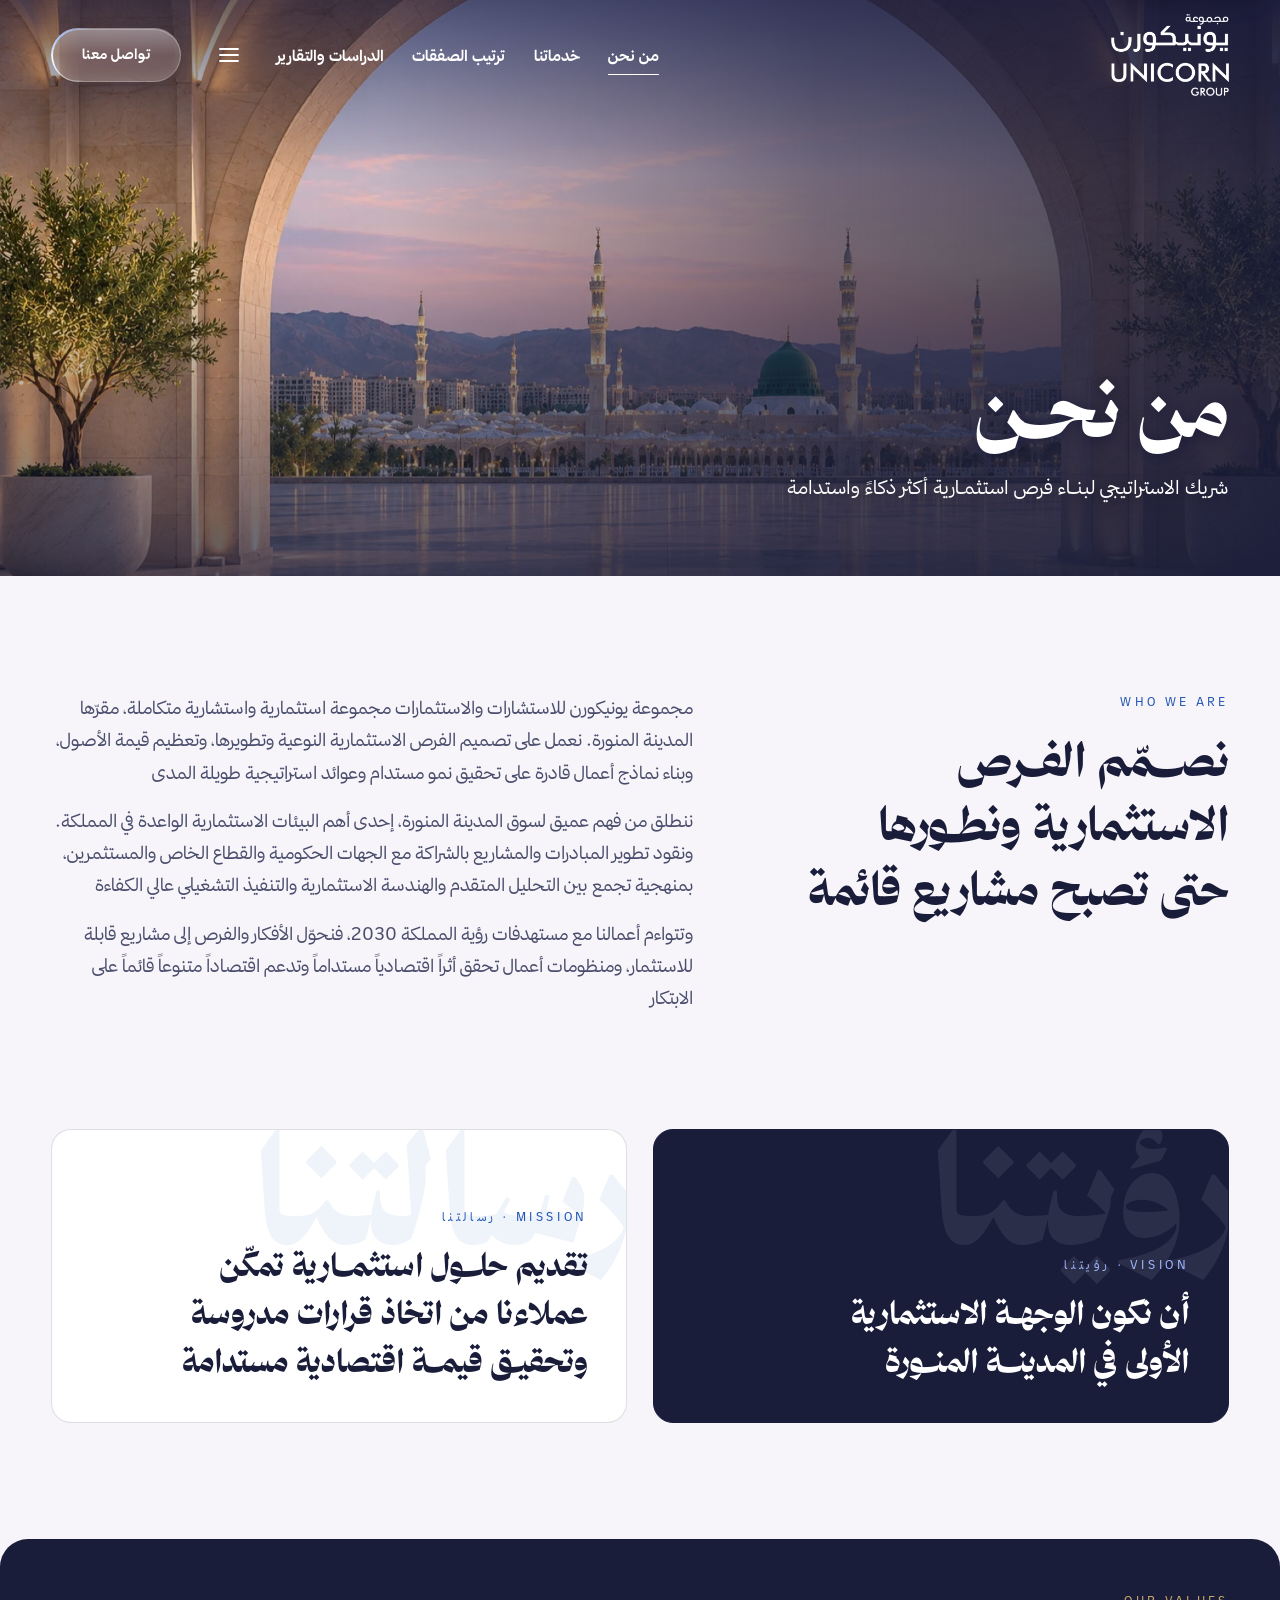
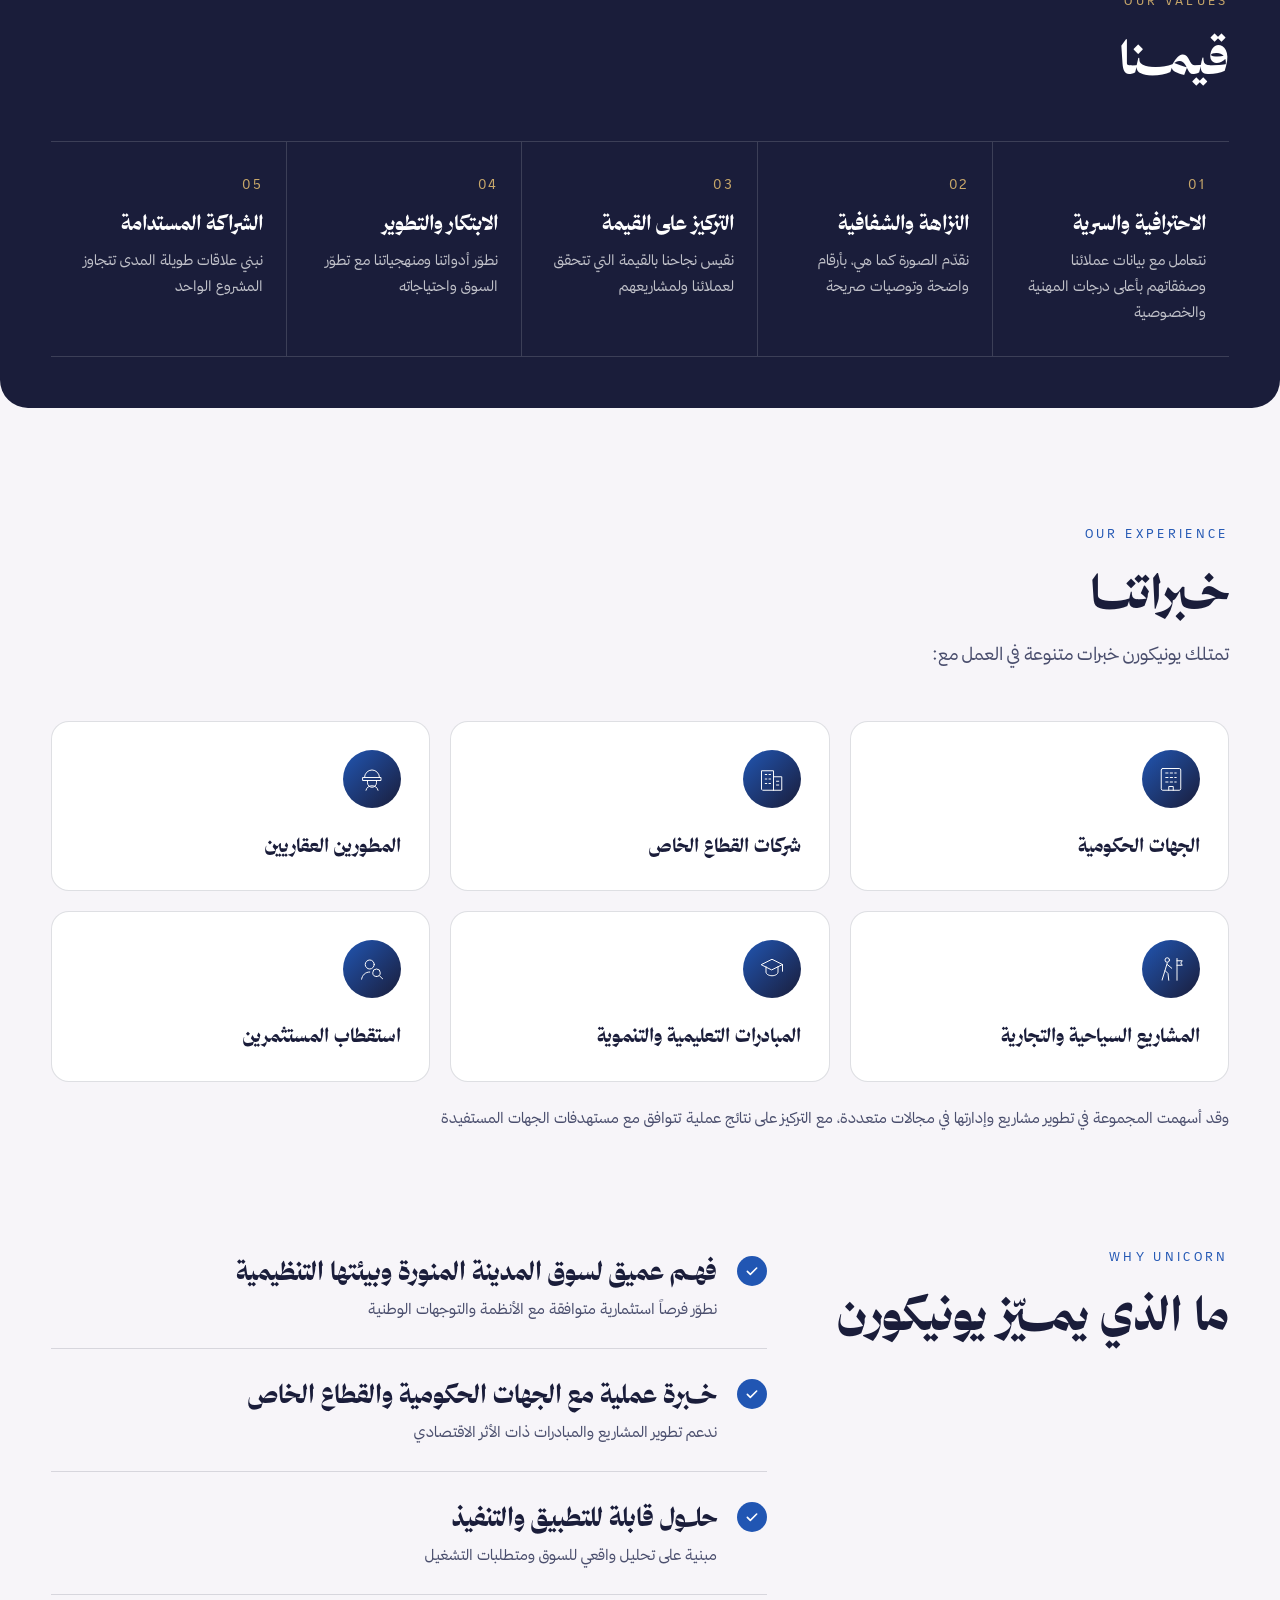
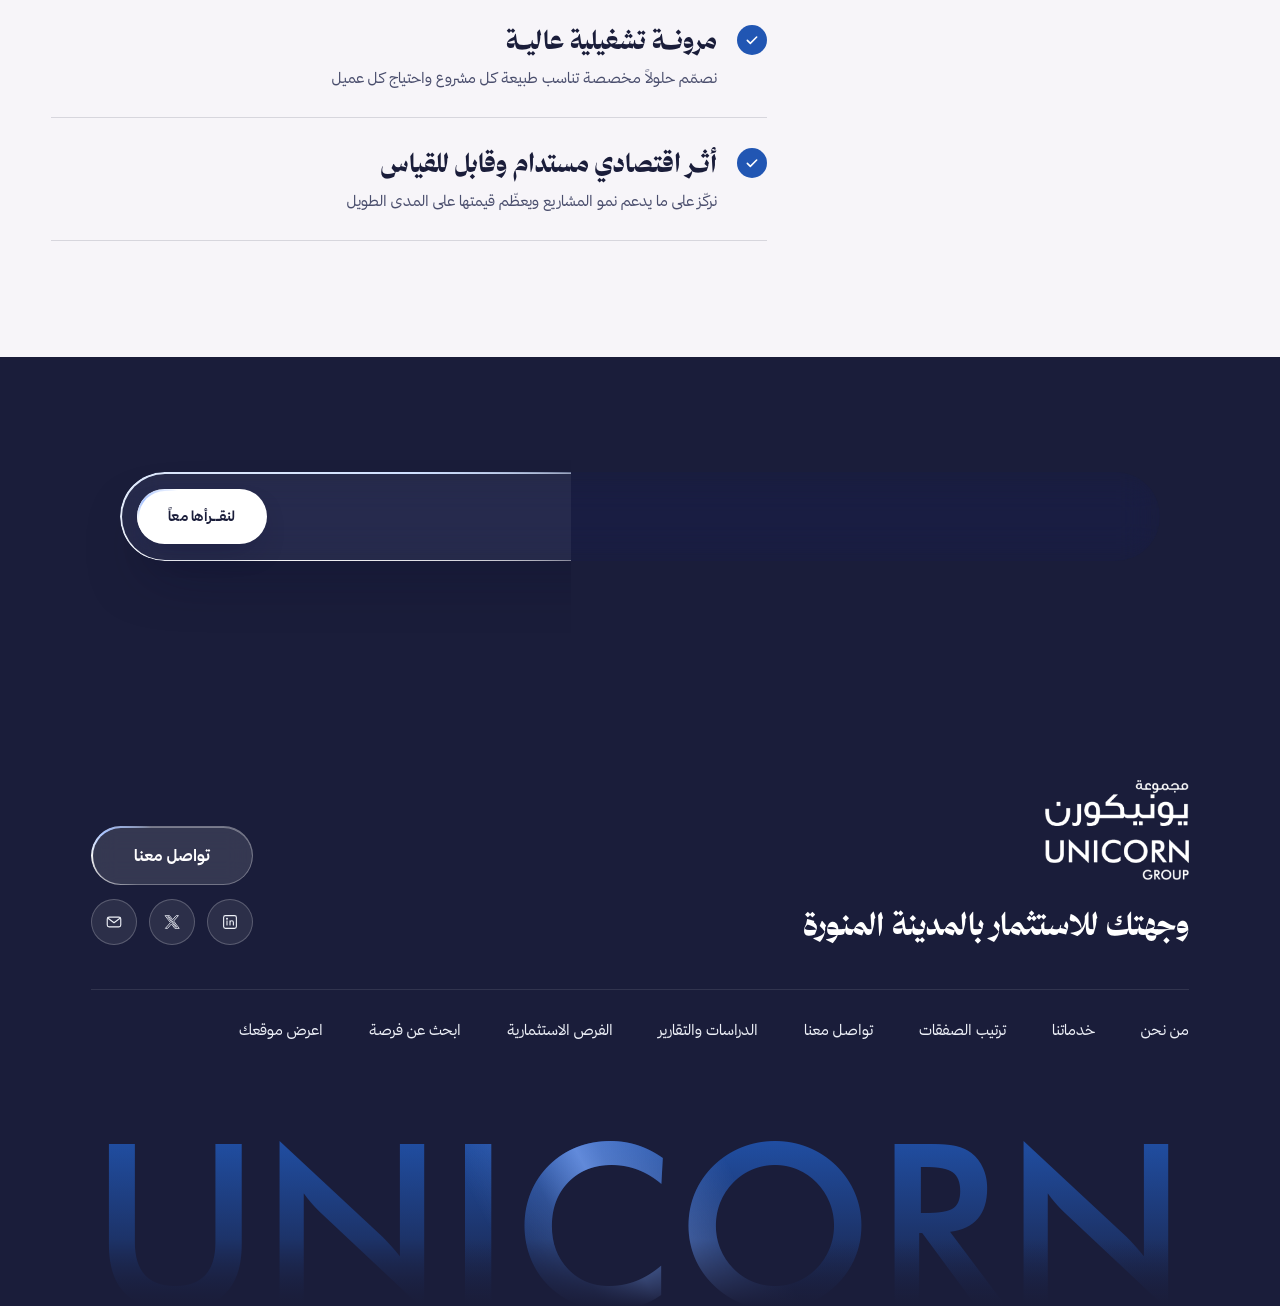
==== about.html @ a72816dc "Phone footer: tagline lower and slightly larger Co-Authored-By: Claude Opus 5.5 <noreply@anthropic.c" ====
<!doctype html>
<html lang="ar" dir="rtl"><head>
<meta charset="utf-8">
<meta name="viewport" content="width=device-width, initial-scale=1, viewport-fit=cover">
<title>من نحن | مجموعة يونيكورن</title>
<meta name="description" content="مجموعة يونيكورن للاستشارات والاستثمارات في المدينة المنورة: رؤيتنا ورسالتنا وقيمنا، وخبراتنا مع الجهات الحكومية والقطاع الخاص">
<link rel="canonical" href="https://sihamsaleh.github.io/unicorn-site/about.html">
<meta name="robots" content="index, follow, max-image-preview:large">
<meta property="og:type" content="website">
<meta property="og:locale" content="ar_SA">
<meta property="og:site_name" content="مجموعة يونيكورن">
<meta property="og:title" content="من نحن | مجموعة يونيكورن">
<meta property="og:description" content="مجموعة يونيكورن للاستشارات والاستثمارات في المدينة المنورة: رؤيتنا ورسالتنا وقيمنا، وخبراتنا مع الجهات الحكومية والقطاع الخاص">
<meta property="og:url" content="https://sihamsaleh.github.io/unicorn-site/about.html">
<meta property="og:image" content="https://sihamsaleh.github.io/unicorn-site/assets/img/og-logo.jpg">
<meta property="og:image:width" content="1200">
<meta property="og:image:height" content="630">
<meta property="og:image:alt" content="شعار مجموعة يونيكورن">
<meta name="twitter:card" content="summary_large_image">
<meta name="twitter:site" content="@unicorn_1sa">
<link rel="alternate" type="text/markdown" title="llms.txt" href="https://sihamsaleh.github.io/unicorn-site/llms.txt">
<script type="application/ld+json">{"@context": "https://schema.org", "@graph": [{"@type": ["Organization", "ProfessionalService"], "@id": "https://sihamsaleh.github.io/unicorn-site/#org", "name": "مجموعة يونيكورن للاستشارات والاستثمارات", "alternateName": ["Unicorn Group", "يونيكورن"], "url": "https://sihamsaleh.github.io/unicorn-site/", "logo": "https://sihamsaleh.github.io/unicorn-site/assets/img/logo-white.png", "image": "https://sihamsaleh.github.io/unicorn-site/assets/img/hero-1.jpg", "description": "جهة سعودية مقرّها المدينة المنورة متخصصة في سوق المدينة العقاري: تقارير أسبوعية وشهرية، واستشارات مالية واستراتيجية، واستشارات التطوير العقاري، والتقييم الصناعي", "email": "PR@unicorn.com.sa", "address": {"@type": "PostalAddress", "streetAddress": "8991 هانئ بن سعيد النخعي، المذينب", "addressLocality": "المدينة المنورة", "postalCode": "42381", "addressCountry": "SA"}, "areaServed": {"@type": "City", "name": "المدينة المنورة"}, "knowsAbout": ["سوق المدينة المنورة العقاري", "الاستشارات المالية", "دراسات الجدوى", "التطوير العقاري", "التقييم الصناعي"], "contactPoint": [{"@type": "ContactPoint", "contactType": "العلاقات العامة", "email": "PR@unicorn.com.sa"}], "sameAs": ["https://www.linkedin.com/company/unicorn-ksa", "https://x.com/unicorn_1sa"]}, {"@type": "WebPage", "@id": "https://sihamsaleh.github.io/unicorn-site/about.html", "url": "https://sihamsaleh.github.io/unicorn-site/about.html", "name": "من نحن | مجموعة يونيكورن", "description": "مجموعة يونيكورن للاستشارات والاستثمارات في المدينة المنورة: رؤيتنا ورسالتنا وقيمنا، وخبراتنا مع الجهات الحكومية والقطاع الخاص", "inLanguage": "ar", "isPartOf": {"@id": "https://sihamsaleh.github.io/unicorn-site/#site"}, "about": {"@id": "https://sihamsaleh.github.io/unicorn-site/#org"}}]}</script>
<link rel="stylesheet" href="assets/css/site.css?v=20261124202906">
</head>
<body class="about">
<a class="skip" href="#top">انتقل إلى المحتوى</a>
<header class="hdr" id="hdr">
  <div class="wrap">
    <a href="index.html" class="logo" aria-label="مجموعة يونيكورن — الرئيسية"></a>
    <nav class="nav" aria-label="القائمة الرئيسية">
      <a class="navlink" href="about.html" aria-current="page">من نحن</a><a class="navlink" href="services.html">خدماتنا</a><a class="navlink" href="deal-arrangement.html">ترتيب الصفقات</a><a class="navlink" href="reports.html">الدراسات والتقارير</a><div class="dd nav-more"><button class="navlink" type="button" aria-expanded="false" aria-haspopup="true" aria-label="المزيد"><svg viewBox="0 0 22 16" aria-hidden="true"><path d="M2 2h18M2 8h18M2 14h18" fill="none" stroke="currentColor" stroke-width="1.8" stroke-linecap="round"/></svg></button><ul><li><a href="madinah.html">عن المدينة المنورة</a></li><li><a href="opportunities.html">الفرص الاستثمارية</a></li><li><a href="find-opportunity.html">ابحث عن فرصة</a></li></ul></div>
      <a href="contact.html" class="btn btn-light">تواصل معنا</a>
      <button class="burger" id="burger" aria-label="فتح القائمة" aria-expanded="false"><span></span><span></span></button>
    </nav>
  </div>
</header>
<div class="mnav" id="mnav">
  <div><h5>MENU</h5><a href="index.html">الرئيسية</a><a href="about.html" aria-current="page">من نحن</a><a href="services.html">خدماتنا</a><a href="madinah.html">عن المدينة المنورة</a><a href="deal-arrangement.html">ترتيب الصفقات</a><a href="reports.html">الدراسات والتقارير</a><a href="opportunities.html">الفرص الاستثمارية</a><a href="find-opportunity.html">ابحث عن فرصة استثمارية</a></div>
  <div><a href="contact.html" class="btn btn-light" style="font-size:15px">تواصل معنا</a></div>
</div>

<main id="top" tabindex="-1">
  <section class="phero">
    <img src="assets/img/arch.webp" srcset="assets/img/arch-sm.webp 900w, assets/img/arch.webp 1900w" sizes="100vw" alt="المسجد النبوي من خلال قوس حجري وقت الغروب" style="object-position:50% 60%">
    <div class="wrap">
      <span class="eyebrow"><br></span>
      <h1>من نحـن</h1>
      <p>شريك الاستراتيجي لبنــاء فرص استثمـارية أكثر ذكاءً واستدامة</p>
    </div>
  </section>

  <section class="block">
    <div class="wrap split">
      <div class="rv"><span class="kicker">WHO WE ARE</span><h2 class="h2">نصــمّم الفـرص الاستثمارية ونطــورها حتى تصبح مشاريع قائمة</h2></div>
      <div class="prose rv d1">
        <p>مجموعة يونيكورن للاستشارات والاستثمارات مجموعة استثمارية واستشارية متكاملة، مقرّها المدينة المنورة. نعمل على تصميم الفرص الاستثمارية النوعية وتطويرها، وتعظيم قيمة الأصول، وبناء نماذج أعمال قادرة على تحقيق نمو مستدام وعوائد استراتيجية طويلة المدى</p>
        <p>ننطلق من فهم عميق لسوق المدينة المنورة، إحدى أهم البيئات الاستثمارية الواعدة في المملكة. ونقود تطوير المبادرات والمشاريع بالشراكة مع الجهات الحكومية والقطاع الخاص والمستثمرين، بمنهجية تجمع بين التحليل المتقدم والهندسة الاستثمارية والتنفيذ التشغيلي عالي الكفاءة</p>
        <p>وتتواءم أعمالنا مع مستهدفات رؤية المملكة 2030، فنحوّل الأفكار والفرص إلى مشاريع قابلة للاستثمار، ومنظومات أعمال تحقق أثراً اقتصادياً مستداماً وتدعم اقتصاداً متنوعاً قائماً على الابتكار</p>
      </div>
    </div>
  </section>

  <section class="block">
    <div class="wrap">
      <div class="vmx">
        <div class="v"><b class="wm" aria-hidden="true">رؤيتنا</b><span class="lb">VISION · رؤيتنا</span><p>أن نكون الوجهـة الاستثمارية الأولى في المدينــة المنــورة</p></div>
        <div class="m"><b class="wm" aria-hidden="true">رسالتنا</b><span class="lb">MISSION · رسالتنا</span><p>تقديم حلـــول استثمـارية تمكّن عملاءنا من اتخاذ قرارات مدروسة وتحقيـق قيمـة اقتصادية مستدامة</p></div>
      </div>
    </div>
  </section>

  <section class="block">
    <div class="wrap vals-navy">
      <div class="rv pv-head"><span class="kicker">OUR VALUES</span><h2 class="h2">قيمــنا</h2></div>
      <div class="pv-vals rv">
        <div class="pv-val"><b>01</b><h3>الاحترافية والسرية</h3><p>نتعامل مع بيانات عملائنا وصفقاتهم بأعلى درجات المهنية والخصوصية</p></div>
        <div class="pv-val"><b>02</b><h3>النزاهة والشفافية</h3><p>نقدّم الصورة كما هي، بأرقام واضحة وتوصيات صريحة</p></div>
        <div class="pv-val"><b>03</b><h3>التركيز على القيمة</h3><p>نقيس نجاحنا بالقيمة التي تتحقق لعملائنا ولمشاريعهم</p></div>
        <div class="pv-val"><b>04</b><h3>الابتكار والتطوير</h3><p>نطوّر أدواتنا ومنهجياتنا مع تطوّر السوق واحتياجاته</p></div>
        <div class="pv-val"><b>05</b><h3>الشراكة المستدامة</h3><p>نبني علاقات طويلة المدى تتجاوز المشروع الواحد</p></div>
      </div>
    </div>
  </section>

  <section class="block">
    <div class="wrap xp-cards">
      <div class="rv pv-head"><span class="kicker">OUR EXPERIENCE</span><h2 class="h2">خـبراتنــا</h2><p class="pv-lead">تمتلك يونيكورن خبرات متنوعة في العمل مع:</p></div>
      <ul class="pv-xp rv">
        <li><svg viewBox="0 0 40 40"><rect x="7" y="6" width="26" height="29" rx="2"></rect><path d="M13 12h3M19 12h3M25 12h2M13 18h3M19 18h3M25 18h2M13 24h3M19 24h3M25 24h2M17 35v-5h6v5"></path></svg>الجهات الحكومية</li>
        <li><svg viewBox="0 0 40 40"><path d="M6 35V9h16v26M22 17h11v18M4 35h32"></path><path d="M11 14h2M16 14h2M11 20h2M16 20h2M11 26h2M16 26h2M26 23h3M26 28h3"></path></svg>شركات القطاع الخاص</li>
        <li><svg viewBox="0 0 40 40"><path d="M10 18a10 10 0 0120 0"></path><path d="M8 18h24v4H8zM14 22v3a6 6 0 0012 0v-3M12 35c1-4 4-6 8-6s7 2 8 6"></path></svg>المطورين العقاريين</li>
        <li><svg viewBox="0 0 40 40"><circle cx="15" cy="8" r="3"></circle><path d="M15 12l-3 10 4 4 1 9M12 22l-4 13M15 14l6 5M28 6v29M28 9h7l-2 3 2 3h-7"></path></svg>المشاريع السياحية والتجارية</li>
        <li><svg viewBox="0 0 40 40"><path d="M6 14l14-7 14 7-14 7z"></path><path d="M12 17v7c0 3 4 5 8 5s8-2 8-5v-7M34 14v9"></path></svg>المبادرات التعليمية والتنموية</li>
        <li><svg viewBox="0 0 40 40"><circle cx="17" cy="14" r="6"></circle><path d="M6 34c1-6 5-10 11-10M26 30a5 5 0 100-10 5 5 0 000 10zM30 29l5 5"></path></svg>استقطاب المستثمرين</li>
      </ul>
      <p class="pv-note rv">وقد أسهمت المجموعة في تطوير مشاريع وإدارتها في مجالات متعددة، مع التركيز على نتائج عملية تتوافق مع مستهدفات الجهات المستفيدة</p>
    </div>
  </section>

  <section class="block">
    <div class="wrap edge-side">
      <div class="rv pv-head"><span class="kicker">WHY UNICORN</span><h2 class="h2">ما الذي يمــيّز يونيكورن</h2></div>
      <div class="pv-edge rv">
        <div><h3>فهـم عميق لسوق المدينة المنورة وبيئتها التنظيمية</h3><p>نطوّر فرصاً استثمارية متوافقة مع الأنظمة والتوجهات الوطنية</p></div>
        <div><h3>خــبرة عملية مع الجهات الحكومية والقطاع الخاص</h3><p>ندعم تطوير المشاريع والمبادرات ذات الأثر الاقتصادي</p></div>
        <div><h3>حلــول قابلة للتطبيق والتنفيذ</h3><p>مبنية على تحليل واقعي للسوق ومتطلبات التشغيل</p></div>
        <div><h3>مرونــة تشغيلية عاليـة</h3><p>نصمّم حلولاً مخصصة تناسب طبيعة كل مشروع واحتياج كل عميل</p></div>
        <div><h3>أثـر اقتصادي مستدام وقابل للقياس</h3><p>نركّز على ما يدعم نمو المشاريع ويعظّم قيمتها على المدى الطويل</p></div>
      </div>
    </div>
  </section>

  <section class="strip"><div class="wrap"><h2>هل لديك فرصـــة في المدينة المنـــورة؟&nbsp;</h2><a href="contact.html" class="btn btn-light">لنقــرأها معاً</a></div></section>
</main>
<footer class="bwf bwf-l6" data-in="false">
  <div class="mft"><span class="mft-stars" aria-hidden="true"><i style="top:6%;left:4%;animation-delay:0s"></i><i style="top:10%;left:18%;animation-delay:1.4s"></i><i style="top:47%;left:71%;animation-delay:2.1s"></i><i style="top:14%;left:32%;animation-delay:2.8s"></i><i style="top:51%;left:85%;animation-delay:3.5s"></i><i style="top:55%;left:7%;animation-delay:0.9s"></i><i style="top:59%;left:21%;animation-delay:2.3s"></i><i style="top:26%;left:74%;animation-delay:3s"></i><i style="top:63%;left:35%;animation-delay:3.7s"></i><i style="top:30%;left:88%;animation-delay:0.4s"></i></span><div class="mft-head"><span class="mft-logo" role="img" aria-label="مجموعة يونيكورن"></span><p class="mft-tg">وجهتك للاستثمار بالمدينة المنورة</p></div><nav class="mft-nav" aria-label="روابط مختصرة"><a href="about.html" aria-current="page">من نحن</a><span class="mft-dot" aria-hidden="true"></span><a href="services.html">خدماتنا</a><a href="opportunities.html">الفرص الاستثمارية</a><span class="mft-dot" aria-hidden="true"></span><a href="deal-arrangement.html">ترتيب الصفقات</a></nav><div class="mft-soc"><a href="https://www.linkedin.com/company/unicorn-ksa" target="_blank" rel="noopener" aria-label="لينكدإن"><svg viewBox="0 0 24 24" aria-hidden="true"><rect x="3.5" y="3.5" width="17" height="17" rx="2.5"/><path d="M8 10.5V16M12 16v-5.5M12 13c0-1.6 1-2.6 2.4-2.6s2.1.9 2.1 2.4V16"/><circle cx="8" cy="7.7" r=".55" fill="currentColor"/></svg></a><a href="https://x.com/unicorn_1sa" target="_blank" rel="noopener" aria-label="إكس"><svg viewBox="0 0 24 24" aria-hidden="true" style="stroke-width:1.1"><path d="M17.6 3.5h2.9l-6.3 7.2 7.4 9.8h-5.8l-4.5-5.9-5.2 5.9H3.2l6.7-7.7L2.8 3.5h5.9l4.1 5.4 4.8-5.4Zm-1 15.3h1.6L7.9 5.1H6.2l10.4 13.7Z"/></svg></a><a href="mailto:PR@unicorn.com.sa" aria-label="البريد"><svg viewBox="0 0 24 24" aria-hidden="true"><rect x="3" y="5.5" width="18" height="13" rx="2.5"/><path d="m4 7 8 6 8-6"/></svg></a></div><svg class="mft-draw" viewBox="0 0 375 172" aria-hidden="true"><path pathLength="1000" d="M0 168 L61 168 L61 111.2 L58 111.2 L58 106.2 L62.4 106.2 L62.4 82.8 L59.4 82.8 L59.4 81.1 L63.9 77.8 L63.9 62.2 L61.5 62.2 L61.5 60.6 L65.1 58 L65.1 52.3 C63.9 47.3 66.6 39.5 70 35.9 L70 31 A3.2 3.2 0 1 0 70 24.6 A3.2 3.2 0 1 0 70 31 L70 35.9 C73.4 39.5 76.1 47.3 74.9 52.3 L74.9 58 L78.5 60.6 L78.5 62.2 L76.1 62.2 L76.1 77.8 L80.6 81.1 L80.6 82.8 L77.6 82.8 L77.6 106.2 L82 106.2 L82 111.2 L79 111.2 L79 168 L135 168 L135 154.6 L140 154.6 L140 152.6 C140 100.4 161.6 94.6 188 91.2 L188 86.2 A1.8 1.8 0 1 0 188 82.6 A1.8 1.8 0 1 0 188 86.2 L188 82.6 L188 76.2 L188 91.2 C214.4 94.6 236 100.4 236 152.6 L236 154.6 L241 154.6 L241 168 L297 168 L297 111.2 L294 111.2 L294 106.2 L298.4 106.2 L298.4 82.8 L295.4 82.8 L295.4 81.1 L299.9 77.8 L299.9 62.2 L297.5 62.2 L297.5 60.6 L301.1 58 L301.1 52.3 C299.9 47.3 302.6 39.5 306 35.9 L306 31 A3.2 3.2 0 1 0 306 24.6 A3.2 3.2 0 1 0 306 31 L306 35.9 C309.4 39.5 312.1 47.3 310.9 52.3 L310.9 58 L314.5 60.6 L314.5 62.2 L312.1 62.2 L312.1 77.8 L316.6 81.1 L316.6 82.8 L313.6 82.8 L313.6 106.2 L318 106.2 L318 111.2 L315 111.2 L315 168 L375 168"/></svg></div>
  <div class="bwf-rule" aria-hidden="true"></div>
  <div class="bwf-sky" aria-hidden="true"><div class="bwf-wash"></div><div class="bwf-bands"></div><div class="bwf-beam"></div><div class="bwf-glow"></div><div class="bwf-grain"></div></div>
  <div class="bwf-inner">
    <div class="bwf-col bwf-brand-col"><div class="bwf-brand bwf-fade"><span class="bwf-logo" role="img" aria-label="مجموعة يونيكورن"></span><p class="bwf-tg">وجهتك للاستثمار بالمدينة المنورة</p></div></div>
    <div class="bwf-col bwf-cta"><a class="bwf-go bwf-fade" href="contact.html">تواصل معنا</a>
      <ul class="bwf-socials">
        <li class="bwf-fade"><a class="bwf-soc" href="https://www.linkedin.com/company/unicorn-ksa" target="_blank" rel="noopener" aria-label="لينكدإن"><svg viewBox="0 0 24 24" aria-hidden="true"><g fill="none" stroke="currentColor" stroke-width="1.5" stroke-linecap="round" stroke-linejoin="round"><rect x="3.5" y="3.5" width="17" height="17" rx="2.5"></rect><path d="M8 10.5V16M12 16v-5.5M12 13c0-1.6 1-2.6 2.4-2.6s2.1.9 2.1 2.4V16"></path><circle cx="8" cy="7.7" r=".55" fill="currentColor"></circle></g></svg><span class="bwf-tip" aria-hidden="true">LinkedIn</span></a></li>
        <li class="bwf-fade"><a class="bwf-soc" href="https://x.com/unicorn_1sa" target="_blank" rel="noopener" aria-label="إكس"><svg viewBox="0 0 24 24" aria-hidden="true"><path d="M17.6 3.5h2.9l-6.3 7.2 7.4 9.8h-5.8l-4.5-5.9-5.2 5.9H3.2l6.7-7.7L2.8 3.5h5.9l4.1 5.4 4.8-5.4Zm-1 15.3h1.6L7.9 5.1H6.2l10.4 13.7Z" fill="none" stroke="currentColor" stroke-width="1.1" stroke-linejoin="round"></path></svg><span class="bwf-tip" aria-hidden="true">X</span></a></li>
        <li class="bwf-fade"><a class="bwf-soc" href="mailto:PR@unicorn.com.sa" aria-label="البريد"><svg viewBox="0 0 24 24" aria-hidden="true"><g fill="none" stroke="currentColor" stroke-width="1.5" stroke-linejoin="round"><rect x="3" y="5.5" width="18" height="13" rx="2.5"></rect><path d="m4 7 8 6 8-6"></path></g></svg><span class="bwf-tip" aria-hidden="true">PR@unicorn.com.sa</span></a></li>
      </ul></div>
    <nav class="bwf-col bwf-row" aria-label="روابط الموقع"><ul class="bwf-links bwf-line"><li class="bwf-fade bwf-inl"><a class="bwf-link" href="about.html"><span class="bwf-link-t">من نحن</span><svg viewBox="0 0 12 12" aria-hidden="true"><path d="M9.5 9.5l-7-7M8 2.5H2.5V8" fill="none" stroke="currentColor" stroke-width="1.4" stroke-linecap="round" stroke-linejoin="round"></path></svg></a></li><li class="bwf-fade bwf-inl"><a class="bwf-link" href="services.html"><span class="bwf-link-t">خدماتنا</span><svg viewBox="0 0 12 12" aria-hidden="true"><path d="M9.5 9.5l-7-7M8 2.5H2.5V8" fill="none" stroke="currentColor" stroke-width="1.4" stroke-linecap="round" stroke-linejoin="round"></path></svg></a></li><li class="bwf-fade bwf-inl"><a class="bwf-link" href="deal-arrangement.html"><span class="bwf-link-t">ترتيب الصفقات</span><svg viewBox="0 0 12 12" aria-hidden="true"><path d="M9.5 9.5l-7-7M8 2.5H2.5V8" fill="none" stroke="currentColor" stroke-width="1.4" stroke-linecap="round" stroke-linejoin="round"></path></svg></a></li><li class="bwf-fade bwf-inl"><a class="bwf-link" href="contact.html"><span class="bwf-link-t">تواصل معنا</span><svg viewBox="0 0 12 12" aria-hidden="true"><path d="M9.5 9.5l-7-7M8 2.5H2.5V8" fill="none" stroke="currentColor" stroke-width="1.4" stroke-linecap="round" stroke-linejoin="round"></path></svg></a></li><li class="bwf-fade bwf-inl"><a class="bwf-link" href="reports.html"><span class="bwf-link-t">الدراسات والتقارير</span><svg viewBox="0 0 12 12" aria-hidden="true"><path d="M9.5 9.5l-7-7M8 2.5H2.5V8" fill="none" stroke="currentColor" stroke-width="1.4" stroke-linecap="round" stroke-linejoin="round"></path></svg></a></li><li class="bwf-fade bwf-inl"><a class="bwf-link" href="opportunities.html"><span class="bwf-link-t">الفرص الاستثمارية</span><svg viewBox="0 0 12 12" aria-hidden="true"><path d="M9.5 9.5l-7-7M8 2.5H2.5V8" fill="none" stroke="currentColor" stroke-width="1.4" stroke-linecap="round" stroke-linejoin="round"></path></svg></a></li><li class="bwf-fade bwf-inl"><a class="bwf-link" href="find-opportunity.html"><span class="bwf-link-t">ابحث عن فرصة</span><svg viewBox="0 0 12 12" aria-hidden="true"><path d="M9.5 9.5l-7-7M8 2.5H2.5V8" fill="none" stroke="currentColor" stroke-width="1.4" stroke-linecap="round" stroke-linejoin="round"></path></svg></a></li><li class="bwf-fade bwf-inl"><a class="bwf-link" href="opportunities.html#list"><span class="bwf-link-t">اعرض موقعك</span><svg viewBox="0 0 12 12" aria-hidden="true"><path d="M9.5 9.5l-7-7M8 2.5H2.5V8" fill="none" stroke="currentColor" stroke-width="1.4" stroke-linecap="round" stroke-linejoin="round"></path></svg></a></li></ul></nav>
  </div>
  <div class="bwf-word" dir="ltr">
    <p class="sr-only">UNICORN</p>
    <div class="bwf-word-box"><div class="bwf-word-in" aria-hidden="true"><span class="bwf-lw" style="--bwf-d:260ms"><span class="bwf-l">U</span></span><span class="bwf-lw" style="--bwf-d:335ms"><span class="bwf-l">N</span></span><span class="bwf-lw" style="--bwf-d:410ms"><span class="bwf-l">I</span></span><span class="bwf-lw" style="--bwf-d:485ms"><span class="bwf-l">C</span></span><span class="bwf-lw" style="--bwf-d:560ms"><span class="bwf-l">O</span></span><span class="bwf-lw" style="--bwf-d:635ms"><span class="bwf-l">R</span></span><span class="bwf-lw" style="--bwf-d:710ms"><span class="bwf-l">N</span></span></div></div>
    <div class="bwf-foot" aria-hidden="true"></div>
  </div>
</footer>

<script src="assets/js/site.js?v=20261124202733"></script>
</body></html>
---- assets/css/site.css ----
@font-face{font-family:"Thmanyah Sans";src:url("../fonts/thmanyah-sans-regular.woff2") format("woff2"),url("../fonts/thmanyah-sans-regular.otf") format("opentype");font-weight:400;font-display:swap}@font-face{font-family:"Thmanyah Sans";src:url("../fonts/thmanyah-sans-bold.woff2") format("woff2"),url("../fonts/thmanyah-sans-bold.otf") format("opentype");font-weight:700;font-display:swap}@font-face{font-family:"Thmanyah Serif Display";src:url("../fonts/thmanyah-serif-display-black.woff2") format("woff2"),url("../fonts/thmanyah-serif-display-black.otf") format("opentype");font-weight:900;font-display:swap}@font-face{font-family:"GE SS Two";src:url("../fonts/ge-ss-two-bold.woff2") format("woff2"),url("../fonts/ge-ss-two-bold.otf") format("opentype");font-weight:700;font-display:swap}
@font-face{font-family:"Swissra";src:url("../fonts/swissra-medium.woff2") format("woff2"),url("../fonts/swissra-medium.otf") format("opentype");font-weight:500;font-display:swap}
@font-face{font-family:"Futura";src:url("../fonts/futura-medium.woff2") format("woff2"),url("../fonts/futura-medium.ttf") format("truetype");font-weight:500;font-display:swap}

:root{
  --ink:#1a1d3a;
  --ink-soft:#4a4e6d;
  --brand:#2156b3;
  --brand-deep:#17398a;
  --dusk-1:#9a86c2;
  --dusk-2:#5f5a9e;
  --dusk-3:#2c2f6b;
  --glow:#f0c48a;
  --paper:#f7f5f9;
  --line:rgba(26,29,58,.14);
  --head:"Thmanyah Sans",system-ui,sans-serif;--display:"Thmanyah Serif Display","Thmanyah Sans",serif;
  --body:"Thmanyah Sans",system-ui,sans-serif;
  --latin:"Thmanyah Sans",system-ui,sans-serif;
  --gutter:clamp(16px,4vw,56px);
  --max:1320px;
}
*{box-sizing:border-box;margin:0;padding:0}
html{scroll-behavior:smooth;-webkit-text-size-adjust:100%}
body{background:var(--paper);color:var(--ink);font-family:var(--body);font-size:17px;line-height:1.8;overflow-x:hidden}
img{display:block;max-width:100%}
a{color:inherit;text-decoration:none}
button{font:inherit;color:inherit;background:none;border:0;cursor:pointer}
.wrap{max-width:var(--max);margin-inline:auto;padding-inline:var(--gutter)}
.latin{font-family:var(--latin);letter-spacing:.12em;text-transform:uppercase}
.eyebrow{font-family:var(--latin);font-size:12px;letter-spacing:.28em;text-transform:uppercase}

/* ---------- Header ---------- */
.hdr{position:fixed;inset:0 0 auto 0;z-index:50;transition:background .4s,box-shadow .4s,padding .4s;padding-block:22px}
.hdr .wrap{display:flex;align-items:center;justify-content:space-between;gap:24px}
.logo{display:block;width:118px;height:82px;background:#fff;-webkit-mask:url("../img/logo-white.png") center/contain no-repeat;mask:url("../img/logo-white.png") center/contain no-repeat;transition:background .4s,width .4s,height .4s}
.hdr.solid{background:rgba(247,245,249,.94);backdrop-filter:blur(10px);-webkit-backdrop-filter:blur(10px);box-shadow:0 1px 0 var(--line);padding-block:calc(10px + env(safe-area-inset-top,0px)) 10px}
.hdr.solid .logo{background:var(--brand);width:92px;height:62px}
.home .hdr:not(.solid) .logo{opacity:0;pointer-events:none;width:92px;height:62px}
.hdr:not(.solid){padding-block:calc(14px + env(safe-area-inset-top,0px)) 14px}
.hdr .logo{transition:background .4s,width .4s,height .4s,opacity .4s}
body.menu .hdr .logo{opacity:1}
.nav{display:flex;align-items:center;gap:34px;color:#fff;transition:color .4s}
.hdr.solid .nav{color:var(--ink)}
.dd{position:relative}
.dd>button{display:flex;align-items:center;gap:8px;font-size:15px;padding-block:10px}
.dd>button svg{width:10px;transition:transform .3s}
.dd:hover>button svg,.dd.open>button svg{transform:rotate(180deg)}
.dd ul{list-style:none;position:absolute;top:100%;inset-inline-start:-18px;min-width:230px;background:#fff;color:var(--ink);padding:10px 0;box-shadow:0 18px 40px rgba(26,29,58,.16);opacity:0;visibility:hidden;transform:translateY(8px);transition:.25s}
.dd:hover ul,.dd.open ul,.dd:focus-within ul{opacity:1;visibility:visible;transform:none}
.dd li a{display:block;padding:9px 20px;font-size:15px}
.dd li a:hover{background:var(--paper);color:var(--brand)}
.btn{display:inline-flex;align-items:center;gap:10px;padding:12px 26px;font-family:var(--head);font-size:14px;letter-spacing:.02em;border:1px solid currentColor;transition:background .3s,color .3s,border-color .3s}
.btn-light{background:#fff;color:var(--ink);border-color:#fff}
.btn-light:hover{background:transparent;color:#fff}
.hdr.solid .btn-light{background:var(--brand);color:#fff;border-color:var(--brand)}
.hdr.solid .btn-light:hover{background:transparent;color:var(--brand)}
.burger{display:none;width:44px;height:44px;position:relative;color:#fff}
.hdr.solid .burger{color:var(--ink)}
.burger span{position:absolute;inset-inline:10px;height:1.5px;background:currentColor;transition:.3s}
.burger span:nth-child(1){top:16px}.burger span:nth-child(2){top:27px}
body.menu .burger span:nth-child(1){top:21px;transform:rotate(45deg)}
body.menu .burger span:nth-child(2){top:21px;transform:rotate(-45deg)}

/* ---------- Hero ---------- */
.hero{position:relative;height:100svh;min-height:560px;overflow:hidden;background:var(--dusk-3)}
.hero picture img{width:100%;height:100%;object-fit:cover;object-position:50% 50%;animation:heroZoom 14s ease-out both}
@keyframes heroZoom{from{transform:scale(1.08)}to{transform:scale(1)}}
.hero::after{content:"";position:absolute;inset:0;background:linear-gradient(to bottom,rgba(20,22,60,.35),transparent 22%,transparent 60%,rgba(44,47,107,.55))}
.hero-cap{position:absolute;inset-inline:0;bottom:clamp(28px,6vh,60px);z-index:2;text-align:center;color:#fff}
.hero-cap p{font-family:var(--head);font-size:clamp(13px,1.4vw,16px);letter-spacing:.06em;line-height:2.2;opacity:.95}
.hero-cap .latin{font-size:11px;letter-spacing:.32em;opacity:.8}
.hero-mobile-title{position:absolute;z-index:2;top:15%;inset-inline:0;max-width:var(--max);margin-inline:auto;display:flex;align-items:center;justify-content:flex-start;gap:clamp(22px,2.6vw,40px);color:#fff;padding-inline:var(--gutter)}
.hero-mobile-title .logo{width:clamp(160px,16vw,240px);height:clamp(111px,11.1vw,167px);animation:logoIn 1.5s 1s cubic-bezier(.2,.7,.2,1) both}
.hero-mobile-title .sep{width:1.5px;align-self:stretch;background:linear-gradient(to bottom,rgba(255,255,255,0),#fff 18%,#fff 82%,rgba(255,255,255,0));transform-origin:50% 0;animation:sepIn 1s .35s cubic-bezier(.65,0,.35,1) both}
/* Motion: the divider draws down first, then the logo emerges from behind it, sliding away from the line */
@keyframes sepIn{from{transform:scaleY(0)}to{transform:scaleY(1)}}
@keyframes logoIn{from{opacity:0;transform:translateX(24px);filter:blur(6px)}60%{filter:blur(0)}to{opacity:1;transform:none;filter:none}}
.scroll-cue{display:block;width:1px;height:46px;margin:18px auto 0;background:linear-gradient(#fff,transparent);animation:cue 2.2s infinite}
@keyframes cue{0%{transform:scaleY(0);transform-origin:top}50%{transform:scaleY(1);transform-origin:top}51%{transform-origin:bottom}100%{transform:scaleY(0);transform-origin:bottom}}

/* ---------- Intro band ---------- */
.band{background:linear-gradient(160deg,var(--dusk-1) 0%,var(--dusk-2) 45%,var(--dusk-3) 100%);color:#fff;position:relative;overflow:hidden}
.band::before{content:"";position:absolute;width:520px;height:620px;inset-inline-start:-160px;top:-120px;border:90px solid rgba(255,255,255,.06);border-top:0;border-radius:0 0 260px 260px}
.intro{text-align:center;max-width:720px;margin-inline:auto;padding-block:clamp(64px,9vw,110px) 56px;position:relative}
.intro .status{font-family:var(--head);font-size:15px;margin-bottom:18px;color:#fff;opacity:.85}
.intro h1{font-family:var(--head);font-size:clamp(28px,4.2vw,48px);line-height:1.45;margin-bottom:22px;text-wrap:balance}
.intro p{font-size:clamp(16px,1.5vw,18px);opacity:.9;margin-bottom:34px}

.stats{position:relative;padding-bottom:clamp(56px,7vw,90px)}
.stats-track{display:grid;grid-auto-flow:column;grid-auto-columns:calc((100% - 3*32px)/4);gap:32px;overflow-x:auto;scroll-snap-type:x mandatory;scrollbar-width:none;padding-block:8px 34px}
.stats-track::-webkit-scrollbar{display:none}
.stat{scroll-snap-align:start}
.stat svg{width:34px;height:34px;stroke:#fff;fill:none;stroke-width:1.2;margin-bottom:22px}
.stat b{display:block;font-family:var(--latin);font-weight:500;font-size:clamp(30px,3vw,40px);line-height:1.1;margin-bottom:6px;direction:ltr;text-align:right}
.stat b.ar{font-family:var(--head);font-size:clamp(26px,2.6vw,34px);line-height:1.3}
.stat span{font-size:15px;opacity:.82}
.stats-ctrl{display:flex;align-items:center;gap:22px}
.bar{flex:1;height:1px;background:rgba(255,255,255,.25);position:relative}
.bar i{position:absolute;inset-block:-1px;inset-inline-start:0;width:30%;background:#fff;transition:width .2s}
.arrows{display:flex;gap:8px}
.arrows button{width:40px;height:40px;display:grid;place-items:center;opacity:.6;transition:opacity .2s}
.arrows button:hover:not(:disabled){opacity:1}
.arrows button:disabled{opacity:.25;cursor:default}
.arrows svg{width:22px;stroke:#fff;fill:none;stroke-width:1.4}

/* Light version of the intro band (white, matching the section below) */
.band{background:var(--paper);color:var(--ink)}
.band::before{border-color:rgba(33,86,179,.05)}
.intro .status{color:var(--brand);opacity:1}
.intro h1{color:var(--ink)}
.intro p{color:var(--ink-soft);opacity:1}
.band .btn-light{background:var(--brand);color:#fff;border-color:var(--brand)}
.band .btn-light:hover{background:transparent;color:var(--brand)}
.band .stat svg{stroke:var(--brand)}
.band .stat span{color:var(--ink-soft);opacity:1}
.band .bar{background:var(--line)}
.band .bar i{background:var(--brand)}
.band .arrows svg{stroke:var(--ink)}
.band .stats{border-top:1px solid var(--line);padding-top:48px}

/* ---------- Wide image ---------- */
.wide{padding-block:clamp(16px,3vw,40px) 0}
.wide figure{overflow:hidden;aspect-ratio:16/8;position:relative}
.wide img{width:100%;height:118%;object-fit:cover;will-change:transform}
.wide figcaption{position:absolute;bottom:22px;inset-inline-end:24px;color:#fff;font-size:13px;opacity:.85;font-family:var(--head)}

/* ---------- Section titles ---------- */
.sec{padding-block:clamp(72px,10vw,130px) 0}
.sec-title{font-family:var(--head);text-align:center;font-size:clamp(30px,4.6vw,58px);line-height:1.3;margin-bottom:clamp(36px,5vw,64px);color:var(--ink)}
.sec-title small{display:block;font-family:var(--latin);font-size:12px;letter-spacing:.3em;color:var(--brand);margin-bottom:14px}

/* ---------- Opportunity cards ---------- */
.opps{display:grid;grid-template-columns:1.55fr 1fr 1fr;gap:clamp(14px,2vw,26px)}
.card{position:relative;overflow:hidden;aspect-ratio:3/4.2;color:#fff;display:flex;flex-direction:column;justify-content:space-between;padding:clamp(22px,2.4vw,34px);isolation:isolate}
.opps .card:first-child{aspect-ratio:auto}
.card img{position:absolute;inset:0;width:100%;height:100%;object-fit:cover;z-index:-2;transition:transform 1.2s cubic-bezier(.2,.7,.2,1)}
.card::after{content:"";position:absolute;inset:0;z-index:-1;background:linear-gradient(to bottom,rgba(26,29,58,.45),rgba(26,29,58,.05) 35%,rgba(26,29,58,.15) 55%,rgba(26,29,58,.78));transition:background .5s}
.card:hover img{transform:scale(1.06)}
.card .k{font-family:var(--head);font-size:14px;letter-spacing:.06em;text-align:center}
.card .k .latin{display:block;font-size:10px;letter-spacing:.3em;opacity:.75;margin-top:4px}
.card .body{text-align:center;transform:translateY(14px);transition:transform .5s}
.card:hover .body{transform:none}
.card h3{font-family:var(--head);font-size:clamp(20px,2vw,27px);line-height:1.5;margin-bottom:14px}
.card p{font-size:15px;opacity:0;max-height:0;transition:opacity .5s,max-height .5s;overflow:hidden}
.card:hover p{opacity:.88;max-height:120px;margin-bottom:14px}
.more{display:inline-block;font-size:14px;padding-bottom:3px;border-bottom:1px solid rgba(255,255,255,.7)}

/* ---------- Dash pattern ---------- */
.dashes{padding-block:clamp(64px,8vw,110px) 0;color:var(--dusk-3)}
.dashes svg{width:100%;height:auto;display:block}

/* ---------- Find ---------- */
.finds{display:grid;grid-template-columns:1fr 1fr;gap:clamp(14px,2vw,26px)}
.finds .card{aspect-ratio:4/3.3;justify-content:flex-end}
.finds .card h3{font-size:clamp(22px,2.4vw,32px);margin-bottom:8px}

/* ---------- Reports strip ---------- */
.reports{margin-top:clamp(14px,2vw,26px);background:#fff;border:1px solid var(--line);display:grid;grid-template-columns:280px 1fr}
.reports-head{background:var(--brand);color:#fff;padding:32px;display:flex;flex-direction:column;justify-content:space-between;gap:20px}
.reports-head h3{font-family:var(--head);font-size:24px;line-height:1.5}
.reports-head a{font-size:14px;border-bottom:1px solid rgba(255,255,255,.6);align-self:flex-start}
.reports ul{list-style:none}
.reports li a{display:grid;grid-template-columns:auto 1fr auto;gap:20px;align-items:center;padding:18px 28px;border-bottom:1px solid var(--line);transition:background .25s,padding .25s}
.reports li:last-child a{border-bottom:0}
.reports li a:hover{background:var(--paper);padding-inline-start:36px}
.reports .wk{font-family:var(--latin);font-size:13px;color:var(--brand);letter-spacing:.1em;min-width:62px}
.reports .t{font-size:16px}
.reports time{font-family:var(--latin);font-size:13px;color:var(--ink-soft);direction:ltr}

/* ---------- Closing CTA ---------- */
.cta{margin-top:clamp(72px,10vw,130px);position:relative;color:#fff;text-align:center;overflow:hidden;isolation:isolate}
.cta img{position:absolute;inset:0;width:100%;height:100%;object-fit:cover;object-position:50% 70%;z-index:-2}
.cta::after{content:"";position:absolute;inset:0;z-index:-1;background:linear-gradient(to bottom,rgba(44,47,107,.82),rgba(26,29,58,.6) 60%,rgba(26,29,58,.85))}
.cta .wrap{padding-block:clamp(90px,13vw,170px)}
.cta h2{font-family:var(--head);font-size:clamp(30px,5vw,62px);line-height:1.4;margin-bottom:34px}
.social{display:flex;justify-content:center;gap:14px;margin-bottom:56px}
.social a{width:46px;height:46px;border:1px solid rgba(255,255,255,.5);border-radius:50%;display:grid;place-items:center;transition:background .3s,color .3s}
.social a:hover{background:#fff;color:var(--ink)}
.social svg{width:18px;height:18px;fill:currentColor}
.cta h3{font-family:var(--head);font-size:clamp(22px,2.6vw,30px);margin-bottom:10px}
.cta p{opacity:.85;margin-bottom:26px}

/* ---------- Footer ---------- */
.ftr{background:var(--ink);color:rgba(255,255,255,.78);font-size:14px}
.ftr-top{display:grid;grid-template-columns:1.2fr 1fr 1fr 1fr;gap:40px;padding-block:64px 48px}
.ftr .logo{background:#fff;width:130px;height:90px}
.ftr h4{font-family:var(--head);color:#fff;font-size:15px;margin-bottom:16px}
.ftr ul{list-style:none;display:grid;gap:8px}
.ftr a:hover{color:#fff}
.ftr address{font-style:normal;line-height:1.9}
.ftr-bot{border-top:1px solid rgba(255,255,255,.12);padding-block:24px;display:flex;justify-content:space-between;gap:20px;flex-wrap:wrap;font-size:13px}
.ftr-bot p{max-width:760px;opacity:.7}

/* ---------- Reveal ---------- */
.rv{transition:opacity 1s cubic-bezier(.2,.7,.2,1),transform 1s cubic-bezier(.2,.7,.2,1)}
.rv.pre{opacity:0;transform:translateY(34px)}
.rv.pre.in{opacity:1;transform:none}
.rv.d1{transition-delay:.12s}.rv.d2{transition-delay:.24s}.rv.d3{transition-delay:.36s}
@media (prefers-reduced-motion:reduce){*{animation:none!important;transition:none!important}.rv.pre{opacity:1;transform:none}}

/* ---------- Mobile menu ---------- */
.mnav{position:fixed;inset:0;z-index:45;background:var(--dusk-3);color:#fff;padding:120px var(--gutter) 40px;display:flex;flex-direction:column;gap:28px;opacity:0;visibility:hidden;transition:.35s;overflow-y:auto}
body.menu .mnav{opacity:1;visibility:visible}
body.menu .hdr{background:transparent;box-shadow:none}
body.menu .hdr .logo{background:#fff}
body.menu .burger{color:#fff}
.mnav h5{font-family:var(--latin);font-size:11px;letter-spacing:.3em;opacity:.6;margin-bottom:8px}
.mnav a{display:block;font-family:var(--head);font-size:22px;padding-block:6px}
body.menu{overflow:hidden}

/* ---------- Responsive ---------- */
@media (max-width:1020px){
  .nav .dd,.nav .btn{display:none}
  .burger{display:block}
  .stats-track{grid-auto-columns:calc((100% - 32px)/2.3)}
  .opps{grid-template-columns:1fr 1fr}
  .opps .card:first-child{grid-column:1/-1;aspect-ratio:16/9}
  .ftr-top{grid-template-columns:1fr 1fr}
  .reports{grid-template-columns:1fr}
}
@media (max-width:760px){
  .logo{width:96px;height:66px}
  .hero-mobile-title{justify-content:center;gap:20px;top:22%}
  .hero-mobile-title .logo{width:190px;height:132px}
  .hero picture img{object-position:58% 50%}
  .stats-track{grid-auto-columns:72%}
  .wide figure{aspect-ratio:4/3}
  .opps,.finds{grid-template-columns:1fr}
  .opps .card,.opps .card:first-child{aspect-ratio:4/4.6}
  .card p{opacity:.88;max-height:none;margin-bottom:14px}
  .card .body{transform:none}
  .reports li a{grid-template-columns:1fr auto;padding:16px 18px}
  .reports .wk{grid-column:1/-1;margin-bottom:-14px}
  .ftr-top{grid-template-columns:1fr}
}

/* ================= Shared multi-page additions ================= */
.navlink{font-size:15px;position:relative;padding-block:10px;white-space:nowrap}
.navlink::after{content:"";position:absolute;inset-inline:0;bottom:4px;height:1px;background:currentColor;transform:scaleX(0);transform-origin:right;transition:transform .35s}
.navlink:hover::after,.navlink[aria-current="page"]::after{transform:scaleX(1)}
.nav{gap:clamp(18px,2.2vw,34px)}
.mnav a[aria-current="page"]{color:var(--glow)}

/* Inner page hero */
.phero{position:relative;height:clamp(380px,64vh,640px);overflow:hidden;color:#fff;display:flex;align-items:flex-end;background:var(--dusk-3);isolation:isolate}
.phero img{position:absolute;inset:0;width:100%;height:100%;object-fit:cover;z-index:-2;animation:heroZoom 14s ease-out both}
.phero::after{content:"";position:absolute;inset:0;z-index:-1;background:linear-gradient(to bottom,rgba(20,22,60,.45),rgba(20,22,60,.05) 35%,rgba(26,29,58,.75))}
.phero .wrap{width:100%;padding-block:0 clamp(40px,6vw,72px)}
.phero .eyebrow{opacity:.85;margin-bottom:10px;display:block}
.phero h1{font-family:var(--head);font-size:clamp(36px,6vw,76px);line-height:1.25;text-wrap:balance;animation:heroIn 1.2s .2s cubic-bezier(.2,.7,.2,1) both}
.phero p{max-width:620px;margin-top:14px;font-size:clamp(16px,1.6vw,19px);opacity:.9;animation:heroIn 1.2s .4s cubic-bezier(.2,.7,.2,1) both}
@keyframes heroIn{from{opacity:0;transform:translateY(24px)}to{opacity:1;transform:none}}

/* Generic blocks */
.block{padding-block:clamp(64px,9vw,120px)}
.block+.block{padding-top:0}
.split{display:grid;grid-template-columns:5fr 7fr;gap:clamp(28px,6vw,96px);align-items:start}
.split>*{min-width:0}
.kicker{font-family:var(--latin);font-size:12px;letter-spacing:.28em;text-transform:uppercase;color:var(--brand);display:block;margin-bottom:14px}
.h2{font-family:var(--head);font-size:clamp(28px,3.6vw,46px);line-height:1.4;text-wrap:balance;color:var(--ink)}
.prose p{color:var(--ink-soft);font-size:clamp(16px,1.4vw,18px);max-width:62ch}
.prose p+p{margin-top:16px}
.rule{border:0;border-top:1px solid var(--line);margin:0}

/* Vision / mission */
.vm{display:grid;grid-template-columns:1fr 1fr;gap:clamp(14px,2vw,26px)}
.vm>div{padding:clamp(28px,4vw,56px);min-height:280px;display:flex;flex-direction:column;justify-content:space-between;gap:28px}
.vm .v{background:var(--brand);color:#fff}
.vm .m{background:#fff;border:1px solid var(--line)}
.vm h3{font-family:var(--latin);font-size:12px;letter-spacing:.3em;text-transform:uppercase;opacity:.75}
.vm .t{font-family:var(--head);font-size:clamp(22px,2.4vw,32px);line-height:1.55;text-wrap:balance}
.vm .m .t{color:var(--ink)}

/* Founder */
.founder{display:grid;grid-template-columns:4fr 8fr;gap:clamp(28px,5vw,80px);align-items:start}
.founder>*{min-width:0}
.f-card{background:var(--ink);color:#fff;padding:36px;position:sticky;top:110px}
.f-card .mono{width:84px;height:84px;border:1px solid rgba(255,255,255,.4);border-radius:50%;display:grid;place-items:center;font-family:var(--head);font-size:30px;margin-bottom:26px}
.f-card h3{font-family:var(--head);font-size:26px;line-height:1.4}
.f-card .latin{font-size:11px;opacity:.7;display:block;margin-top:4px}
.f-card p{margin-top:18px;opacity:.85;font-size:15px}
.f-lists{display:grid;grid-template-columns:1fr 1fr;gap:36px 48px}
.f-lists h4{font-family:var(--head);font-size:17px;margin-bottom:14px;color:var(--ink);padding-bottom:12px;border-bottom:1px solid var(--line)}
.f-lists ul{list-style:none;display:grid;gap:10px}
.f-lists li{color:var(--ink-soft);font-size:15px;padding-inline-start:18px;position:relative}
.f-lists li::before{content:"";position:absolute;inset-inline-start:0;top:.85em;width:7px;height:1px;background:var(--brand)}
.f-lists .wide-col{grid-column:1/-1}

/* Quotes */
.quotes{display:grid;grid-template-columns:1fr 1fr;gap:clamp(14px,2vw,26px)}
.quote{padding:clamp(28px,3.4vw,44px);border:1px solid var(--line);background:#fff;display:flex;flex-direction:column;justify-content:space-between;gap:24px}
.quote blockquote{font-size:clamp(17px,1.6vw,20px);line-height:1.9;color:var(--ink)}
.quote blockquote::before{content:"”";display:block;font-family:var(--latin);font-size:60px;line-height:.6;color:var(--brand);margin-bottom:14px}
.quote cite{font-style:normal;font-size:14px;color:var(--ink-soft)}
.quote cite b{display:block;font-family:var(--head);color:var(--ink);font-size:16px;font-weight:700}

/* Services */
.svc{display:grid;grid-template-columns:repeat(3,1fr);gap:0;border-top:1px solid var(--line)}
.svc-item{padding:clamp(28px,3vw,44px) clamp(20px,2.4vw,36px);border-bottom:1px solid var(--line);display:flex;flex-direction:column;gap:16px;transition:background .3s}
.svc-item:not(:nth-child(3n)){border-inline-end:1px solid var(--line)}
.svc-item:hover{background:#fff}
.svc-item svg{width:40px;height:40px;stroke:var(--brand);fill:none;stroke-width:1.2}
.svc-item h3{font-family:var(--head);font-size:clamp(19px,1.8vw,23px);line-height:1.5;color:var(--ink)}
.svc-item .en{font-family:var(--latin);font-size:11px;letter-spacing:.2em;text-transform:uppercase;color:var(--brand);margin-top:-10px}
.svc-item ul{list-style:none;display:grid;gap:8px}
.svc-item li{color:var(--ink-soft);font-size:15px;padding-inline-start:18px;position:relative}
.svc-item li::before{content:"";position:absolute;inset-inline-start:0;top:.85em;width:7px;height:1px;background:var(--brand)}
.badge{display:inline-block;font-family:var(--latin);font-size:11px;letter-spacing:.14em;border:1px solid var(--brand);color:var(--brand);padding:3px 10px;align-self:flex-start}

.steps{display:grid;grid-template-columns:repeat(4,1fr);gap:clamp(14px,2vw,26px);counter-reset:s}
.step{border-top:2px solid var(--ink);padding-top:22px}
.step b{font-family:var(--latin);font-weight:500;font-size:13px;color:var(--brand);letter-spacing:.14em}
.step h3{font-family:var(--head);font-size:20px;margin-block:10px 8px;color:var(--ink)}
.step p{color:var(--ink-soft);font-size:15px}

/* Dark band */
.dark{background:var(--ink);color:#fff}
.dark .h2{color:#fff}
.dark .kicker{color:var(--glow)}
.dark .prose p{color:rgba(255,255,255,.78)}

/* Reports */
.rtypes{display:grid;grid-template-columns:repeat(3,1fr);gap:clamp(14px,2vw,26px)}
.rtype{background:#fff;border:1px solid var(--line);padding:clamp(26px,3vw,40px);display:flex;flex-direction:column;gap:14px}
.rtype .freq{font-family:var(--latin);font-size:12px;letter-spacing:.24em;text-transform:uppercase;color:var(--brand)}
.rtype h3{font-family:var(--head);font-size:24px;color:var(--ink)}
.rtype p{color:var(--ink-soft);font-size:15px;flex:1}
.rtype .more-d{font-size:14px;color:var(--brand);border-bottom:1px solid currentColor;align-self:flex-start}
.index-strip{display:grid;grid-template-columns:auto 1fr;gap:clamp(24px,5vw,72px);align-items:center;background:linear-gradient(160deg,var(--dusk-1),var(--dusk-2) 50%,var(--dusk-3));color:#fff;padding:clamp(32px,5vw,64px)}
.index-strip>*{min-width:0}
.index-strip .big{font-family:var(--latin);font-size:clamp(56px,9vw,120px);line-height:1;direction:ltr}
.index-strip h3{font-family:var(--head);font-size:clamp(20px,2.2vw,28px);margin-bottom:8px}
.index-strip p{opacity:.85;font-size:15px}
.tabs{display:flex;gap:8px;flex-wrap:wrap;margin-bottom:22px}
.tabs button{padding:8px 18px;border:1px solid var(--line);font-size:14px;background:#fff;transition:.25s}
.tabs button[aria-pressed="true"]{background:var(--ink);color:#fff;border-color:var(--ink)}
.tabs button:focus-visible,.btn:focus-visible,a:focus-visible,input:focus-visible,select:focus-visible,textarea:focus-visible{outline:2px solid var(--brand);outline-offset:3px}
.rlist{list-style:none;border-top:1px solid var(--line);background:#fff}
.rlist li a{display:grid;grid-template-columns:110px 1fr auto auto;gap:24px;align-items:center;padding:20px 24px;border-bottom:1px solid var(--line);transition:background .25s}
.rlist li a:hover{background:var(--paper)}
.rlist .tag{font-size:12px;color:var(--brand);border:1px solid currentColor;padding:2px 10px;justify-self:start}
.rlist .t{font-size:16px;color:var(--ink)}
.rlist time{font-family:var(--latin);font-size:13px;color:var(--ink-soft);direction:ltr;font-variant-numeric:tabular-nums}
.rlist .arr{width:18px;stroke:var(--ink-soft);fill:none;stroke-width:1.4}
.rlist li.locked a{cursor:default}
.rlist li.locked .t{color:var(--ink-soft)}

/* Opportunities */
.opp{display:grid;grid-template-columns:6fr 6fr;background:#fff;border:1px solid var(--line)}
.opp>*{min-width:0}
.opp-img{position:relative;min-height:420px}
.opp-img img{position:absolute;inset:0;width:100%;height:100%;object-fit:cover}
.opp-img .status{position:absolute;top:20px;inset-inline-start:20px;background:var(--glow);color:var(--ink);font-family:var(--head);font-size:13px;padding:6px 14px}
.opp-body{padding:clamp(26px,3.6vw,52px);display:flex;flex-direction:column;gap:22px}
.opp-body h3{font-family:var(--head);font-size:clamp(24px,2.6vw,34px);line-height:1.4;color:var(--ink)}
.opp-body .loc{color:var(--ink-soft);font-size:15px}
.facts{display:grid;grid-template-columns:repeat(3,1fr);border-top:1px solid var(--line);border-bottom:1px solid var(--line)}
.facts div{padding:16px 0;padding-inline-end:12px}
.facts div+div{border-inline-start:1px solid var(--line);padding-inline-start:16px}
.facts b{display:block;font-family:var(--latin);font-weight:500;font-size:clamp(20px,2vw,26px);color:var(--ink);direction:ltr;text-align:right;font-variant-numeric:tabular-nums}
.facts span{font-size:13px;color:var(--ink-soft)}
.bars{display:grid;gap:12px}
.bar-row{display:grid;grid-template-columns:120px 1fr 100px;gap:14px;align-items:center;font-size:14px}
.bar-row .lbl{color:var(--ink-soft)}
.bar-row .track{height:10px;background:var(--paper);position:relative}
.bar-row .fill{position:absolute;inset-block:0;inset-inline-start:0;background:var(--brand);transform-origin:right;transition:transform 1.4s cubic-bezier(.2,.7,.2,1)}
.bar-row .fill.c{background:var(--dusk-1)}
.bar-row .fill.p{background:var(--glow)}
.bar-row .val{font-family:var(--latin);direction:ltr;text-align:left;color:var(--ink);font-variant-numeric:tabular-nums}
.bars.pre .fill{transform:scaleX(0)}
.note{font-size:13px;color:var(--ink-soft);border-inline-start:2px solid var(--glow);padding-inline-start:12px}
.opp-grid{display:grid;grid-template-columns:1fr 1fr;gap:clamp(14px,2vw,26px);margin-top:clamp(14px,2vw,26px)}
.opp-mini{background:#fff;border:1px solid var(--line);padding:clamp(26px,3vw,40px);display:flex;flex-direction:column;gap:12px}
.opp-mini .freq{font-family:var(--latin);font-size:12px;letter-spacing:.24em;text-transform:uppercase;color:var(--brand)}
.opp-mini h3{font-family:var(--head);font-size:24px;color:var(--ink);line-height:1.4}
.opp-mini p{color:var(--ink-soft);font-size:15px;flex:1}
.opp-mini.alt{background:var(--brand);color:#fff;border-color:var(--brand)}
.opp-mini.alt h3,.opp-mini.alt p,.opp-mini.alt .freq{color:#fff}
.btn-ink{background:var(--ink);color:#fff;border-color:var(--ink);align-self:flex-start}
.btn-ink:hover{background:transparent;color:var(--ink)}
.opp-mini.alt .btn-ink{background:#fff;color:var(--brand);border-color:#fff}
.opp-mini.alt .btn-ink:hover{background:transparent;color:#fff}

/* Contact */
.contact{display:grid;grid-template-columns:5fr 7fr;gap:clamp(28px,5vw,80px);align-items:start}
.contact>*{min-width:0}
.c-info{display:grid;gap:28px}
.c-info h3{font-family:var(--head);font-size:15px;color:var(--ink);margin-bottom:6px}
.c-info p,.c-info address{font-style:normal;color:var(--ink-soft)}
.c-info .sel{font-family:var(--latin);font-size:18px;color:var(--ink);user-select:all;direction:ltr;display:inline-block}
.copy{font-size:12px;border:1px solid var(--line);padding:3px 10px;margin-inline-start:10px;vertical-align:middle;transition:.2s}
.copy:hover{border-color:var(--brand);color:var(--brand)}
.c-social{display:flex;gap:10px}
.c-social a{width:44px;height:44px;border:1px solid var(--line);border-radius:50%;display:grid;place-items:center;transition:.25s}
.c-social a:hover{background:var(--ink);color:#fff;border-color:var(--ink)}
.c-social svg{width:17px;height:17px;fill:currentColor}
.form{background:#fff;border:1px solid var(--line);padding:clamp(24px,3.4vw,48px);display:grid;grid-template-columns:1fr 1fr;gap:20px}
.form .full{grid-column:1/-1}
.form label{display:grid;gap:8px;font-size:14px;color:var(--ink)}
.form input,.form select,.form textarea{font:inherit;font-size:16px;color:var(--ink);background:var(--paper);border:1px solid var(--line);padding:12px 14px;border-radius:0;width:100%;min-width:0}
.form textarea{min-height:140px;resize:vertical}
.form .topics{display:flex;flex-wrap:wrap;gap:8px}
.form .topics label{display:block}
.form .topics input{position:absolute;opacity:0;width:1px;height:1px}
.form .topics span{display:inline-block;padding:8px 16px;border:1px solid var(--line);font-size:14px;cursor:pointer;transition:.2s;background:var(--paper)}
.form .topics input:checked+span{background:var(--ink);color:#fff;border-color:var(--ink)}
.form .topics input:focus-visible+span{outline:2px solid var(--brand);outline-offset:2px}
.form button[type=submit]{justify-self:start;background:var(--brand);color:#fff;border-color:var(--brand)}
.form button[type=submit]:hover{background:transparent;color:var(--brand)}
.form .err{color:#b3261e;font-size:13px}
.done{grid-column:1/-1;background:var(--paper);border-inline-start:3px solid var(--brand);padding:18px 20px;font-size:15px}
.done b{font-family:var(--head)}
.map-card{margin-top:clamp(40px,6vw,80px);position:relative;overflow:hidden;min-height:300px;display:flex;align-items:flex-end;color:#fff;isolation:isolate}
.map-card img{position:absolute;inset:0;width:100%;height:100%;object-fit:cover;z-index:-2}
.map-card::after{content:"";position:absolute;inset:0;z-index:-1;background:linear-gradient(to top,rgba(26,29,58,.85),rgba(26,29,58,.15))}
.map-card .wrap-in{padding:clamp(24px,4vw,48px);display:flex;justify-content:space-between;align-items:flex-end;gap:20px;width:100%;flex-wrap:wrap}
.map-card h3{font-family:var(--head);font-size:clamp(22px,2.4vw,30px)}

/* Page CTA strip */
.strip{background:var(--brand);color:#fff}
.strip .wrap{display:flex;justify-content:space-between;align-items:center;gap:24px;padding-block:clamp(40px,5vw,64px);flex-wrap:wrap}
.strip h2{font-family:var(--head);font-size:clamp(22px,2.8vw,34px);line-height:1.5}

@media (max-width:1020px){
  .nav .navlink{display:none}
  .svc{grid-template-columns:1fr 1fr}
  .svc-item:not(:nth-child(3n)){border-inline-end:0}
  .svc-item:nth-child(odd){border-inline-end:1px solid var(--line)}
  .steps{grid-template-columns:1fr 1fr}
  .rtypes{grid-template-columns:1fr}
  .opp{grid-template-columns:1fr}
  .opp-img{min-height:300px}
  .founder{grid-template-columns:1fr}
  .f-card{position:static}
}
@media (max-width:760px){
  .split,.vm,.quotes,.contact,.opp-grid,.f-lists{grid-template-columns:1fr}
  .svc{grid-template-columns:1fr}
  .svc-item:nth-child(odd){border-inline-end:0}
  .steps{grid-template-columns:1fr}
  .index-strip{grid-template-columns:1fr}
  .rlist li a{grid-template-columns:1fr auto;gap:8px 14px;padding:16px}
  .rlist .tag{grid-column:1/-1}
  .rlist .arr{display:none}
  .form{grid-template-columns:1fr}
  .facts{grid-template-columns:1fr 1fr}
  .facts div:nth-child(3){grid-column:1/-1;border-inline-start:0;padding-inline-start:0;border-top:1px solid var(--line)}
  .bar-row{grid-template-columns:90px 1fr 84px;gap:10px;font-size:13px}
}

/* Home intro buttons */
.intro-btns{display:flex;flex-wrap:wrap;justify-content:center;gap:14px}
.btn-line{background:transparent;color:var(--brand);border-color:var(--brand)}
.btn-line:hover{background:var(--brand);color:#fff}

/* Home: Madinah section */
.madinah{background:#fff;border-top:1px solid var(--line)}
.madinah .h2{border-inline-start:2px solid var(--brand);padding-inline-start:clamp(18px,2vw,28px)}
.madinah .prose{display:flex;flex-direction:column;gap:16px}
.madinah .prose p{max-width:none}
.madinah .prose p+p{margin-top:0}
.madinah .btn{margin-top:14px}
.madinah .split{grid-template-columns:1fr;gap:clamp(22px,3vw,36px)}
.madinah .split>*{max-width:900px}

/* Home: Madinah sale indicators */
.kpis{margin-top:clamp(48px,6vw,80px)}
.kpis-head{display:flex;flex-direction:column;align-items:flex-start;gap:10px}
.kpis-head h3{font-family:var(--head);font-size:clamp(22px,2.4vw,30px);color:var(--ink);border-inline-start:4px solid var(--brand);padding-inline-start:14px;line-height:1.4}
.kpis-head p{color:var(--ink-soft);font-size:16px}
.kpis-head .period{font-family:var(--latin);font-size:15px;letter-spacing:.04em;color:var(--ink);border:1px solid var(--line);padding:6px 14px;direction:ltr}
.kpis ul{list-style:none;margin:clamp(32px,4vw,48px) 0 0;padding:0;display:grid;grid-template-columns:repeat(4,1fr);gap:clamp(18px,2.4vw,32px)}
.kpis li{display:flex;flex-direction:column;align-items:center;text-align:center;gap:8px;min-width:0}
.kpis .ki{width:64px;height:64px;display:grid;place-items:center;background:rgba(33,86,179,.07);border-radius:14px;margin-bottom:10px}
.kpis .ki svg{width:28px;height:28px;fill:none;stroke:var(--brand);stroke-width:1.5;stroke-linecap:round;stroke-linejoin:round}
.kpis b{font-family:var(--head);font-weight:normal;font-size:clamp(20px,2vw,26px);color:var(--brand);line-height:1.4;text-wrap:balance}
.kpis li>span:last-child{color:var(--ink-soft);font-size:15px;line-height:1.6}
.kpis .src{margin-top:clamp(28px,3vw,40px);font-size:13px;color:var(--ink-soft);opacity:.8}
@media (max-width:1020px){.kpis ul{grid-template-columns:repeat(2,1fr)}}
@media (max-width:560px){.kpis ul{grid-template-columns:repeat(2,1fr)}}
.kpis .n{font-family:var(--latin);letter-spacing:.01em}
.kpis b .n{font-size:.95em}

/* Indicators motion (JS adds .k-pre when the block starts below the screen, then .k-go) */
.kpis-head h3{position:relative}
.kpis.k-pre .kpis-head h3{border-inline-start-color:transparent}
.kpis.k-pre .kpis-head h3::before{content:"";position:absolute;inset-inline-start:-4px;top:0;bottom:0;width:4px;background:var(--brand);transform:scaleY(0);transform-origin:50% 0;transition:transform 1.4s cubic-bezier(.65,0,.35,1)}
.kpis.k-go .kpis-head h3::before{transform:scaleY(1)}
.kpis.k-pre .kpis-head>*{opacity:0;transform:translateX(-18px);transition:opacity 1.4s ease,transform 1.4s cubic-bezier(.2,.7,.2,1)}
.kpis.k-pre .kpis-head>:nth-child(2){transition-delay:.3s}
.kpis.k-pre .kpis-head>:nth-child(3){transition-delay:.6s}
.kpis.k-go .kpis-head>*{opacity:1;transform:none}
.kpis.k-pre li{opacity:0;transform:translateY(32px);transition:opacity 1.6s ease,transform 1.6s cubic-bezier(.2,.7,.2,1);transition-delay:calc(.7s + var(--i)*.24s)}
.kpis.k-go li{opacity:1;transform:none}
.kpis .ki{transition:transform .4s cubic-bezier(.2,.7,.2,1),background .3s}
.kpis.k-pre .ki{transform:scale(.7) rotate(-8deg);transition:transform 1.8s cubic-bezier(.22,1.2,.36,1),box-shadow .5s;transition-delay:calc(.85s + var(--i)*.24s)}
.kpis.k-go .ki{transform:none}
.kpis.k-go li:hover .ki{transform:translateY(-6px);transition-delay:0s}
.kpis .ki svg *{stroke-dasharray:80;stroke-dashoffset:0}
.kpis.k-pre .ki svg *{stroke-dashoffset:80;transition:stroke-dashoffset 2.6s cubic-bezier(.65,0,.35,1);transition-delay:calc(1.1s + var(--i)*.24s)}
.kpis.k-go .ki svg *{stroke-dashoffset:0}
.kpis.k-pre b.t{filter:blur(8px);transition:filter 2s ease;transition-delay:calc(1.1s + var(--i)*.24s)}
.kpis.k-go b.t{filter:none}
.kpis .n{display:inline-block;font-variant-numeric:tabular-nums}
@media (prefers-reduced-motion:reduce){.kpis.k-pre *{opacity:1!important;transform:none!important;filter:none!important;stroke-dashoffset:0!important}}
.band .intro{padding-bottom:clamp(64px,9vw,110px)}

/* Home: mirror doors that swing open once the wide image is on screen */
.wide{overflow:hidden}
.mir{perspective:1400px;perspective-origin:50% 50%;background:#0e1233}
.wide .mir img{height:100%;will-change:auto}
.mir .mir-photo{width:100%;height:100%;object-fit:cover}
.mir-door{position:absolute;top:0;bottom:0;width:50.2%;overflow:hidden;display:none;backface-visibility:hidden;
  background:linear-gradient(160deg,#2d3f86 0%,#1b2560 38%,#121845 70%,#1f2d6e 100%)}
.mir.on .mir-door{display:block}
.mir-door.l{left:0;transform-origin:0 50%;box-shadow:inset -1px 0 0 rgba(255,255,255,.5)}
.mir-door.r{right:0;transform-origin:100% 50%;box-shadow:inset 1px 0 0 rgba(255,255,255,.5)}
/* inner frame lines */
.mir-door::before{content:"";position:absolute;inset:clamp(12px,2.2vw,28px);border:1px solid rgba(255,255,255,.28);box-shadow:inset 0 0 0 6px rgba(255,255,255,.04);z-index:1}
.mir-door.l::before{right:clamp(18px,2.6vw,34px)}
.mir-door.r::before{left:clamp(18px,2.6vw,34px)}
/* the logo spans both doors and splits down the seam */
.mir-logo{position:absolute;top:50%;width:clamp(150px,18vw,240px);height:clamp(104px,12.5vw,167px);margin-top:calc(clamp(104px,12.5vw,167px)/-2);background:#fff;opacity:.95;z-index:2;
  -webkit-mask:url("../img/logo-white.png") center/contain no-repeat;mask:url("../img/logo-white.png") center/contain no-repeat}
.mir-door.l .mir-logo{right:calc(clamp(150px,18vw,240px)/-2)}
.mir-door.r .mir-logo{left:calc(clamp(150px,18vw,240px)/-2)}
/* light sweeping across the glass */
.mir-door .sheen{position:absolute;top:-20%;bottom:-20%;left:0;width:30%;z-index:3;background:linear-gradient(100deg,transparent,rgba(255,255,255,.22),transparent);transform:translateX(-200%) skewX(-16deg);animation:mirSheen 4.2s .2s ease-in-out infinite}
.mir-door.r .sheen{animation-delay:.35s}
@keyframes mirSheen{0%{transform:translateX(-200%) skewX(-16deg)}50%,100%{transform:translateX(480%) skewX(-16deg)}}
/* opening */
.mir.on .mir-door{transition:transform 3.8s cubic-bezier(.65,0,.2,1) .7s,opacity 1s ease 3.6s}
.mir.on .mir-photo{transform:scale(1.18);transition:transform 5s cubic-bezier(.2,.7,.2,1) 1s;transform-origin:50% 60%}
.mir.on::after{content:"";position:absolute;inset:0;pointer-events:none;background:radial-gradient(ellipse at 50% 55%,transparent 25%,rgba(10,14,40,.7));transition:opacity 3.6s ease 1.4s}
.mir.on figcaption{z-index:3;opacity:0;transform:translateY(10px);transition:opacity 1.2s ease 3.8s,transform 1.2s ease 3.8s}
.mir.open .mir-door.l{transform:rotateY(-108deg)}
.mir.open .mir-door.r{transform:rotateY(108deg)}
.mir.open .mir-door{opacity:0}
.mir.open .mir-photo{transform:none}
.mir.open::after{opacity:0}
.mir.open figcaption{opacity:.85;transform:none}

/* Indicators: glass tiles */
.kpis li{position:relative}
.kpis .ki{position:relative;width:88px;height:88px;border-radius:24px;margin-bottom:16px;isolation:isolate;
  background:linear-gradient(145deg,rgba(255,255,255,.78),rgba(240,244,253,.42) 55%,rgba(255,255,255,.28));
  -webkit-backdrop-filter:blur(14px) saturate(1.4);backdrop-filter:blur(14px) saturate(1.4);
  border:1px solid rgba(255,255,255,.95);
  box-shadow:0 24px 44px -20px rgba(27,52,128,.45),0 6px 14px -6px rgba(27,52,128,.18),inset 0 1px 0 #fff,inset 0 -14px 24px -10px rgba(33,86,179,.16),inset 0 0 0 1px rgba(33,86,179,.06)}
/* coloured glow behind the glass so it reads as frosted */
.kpis li::before{content:"";position:absolute;top:34px;left:calc(50% - 46px);width:54px;height:54px;border-radius:50%;background:radial-gradient(circle,#3d6fd6 0%,rgba(61,111,214,.55) 45%,rgba(61,111,214,0) 72%);pointer-events:none}
.kpis .ki{z-index:1}
.kpis .ki::after{content:"";position:absolute;z-index:-1;inset:0;border-radius:inherit;background:linear-gradient(125deg,rgba(255,255,255,.9) 0%,rgba(255,255,255,0) 38%);opacity:.7}
.kpis li:nth-child(2n)::before{top:-6px;left:calc(50% + 2px);background:radial-gradient(circle,#8aa6ee 0%,rgba(138,166,238,.55) 45%,rgba(138,166,238,0) 72%)}
.kpis.k-pre li::before{opacity:0;transform:scale(.4);transition:opacity 1.6s ease,transform 2.2s cubic-bezier(.2,.7,.2,1);transition-delay:calc(1s + var(--i)*.24s)}
.kpis.k-go li::before{opacity:1;transform:none}
.kpis .ki svg{width:32px;height:32px;stroke:url(#kgrad);stroke-width:1.4}
.kpis.k-go li:hover .ki{box-shadow:0 32px 50px -20px rgba(27,52,128,.55),0 8px 18px -6px rgba(27,52,128,.2),inset 0 1px 0 #fff,inset 0 -14px 24px -10px rgba(33,86,179,.2)}

/* Scroll word reveal (Madinah paragraphs) */
[data-magic].mg p{color:var(--ink)}
[data-magic] .w{position:relative;display:inline-block}
[data-magic] .w>b{font-weight:inherit;opacity:var(--o,1);transition:opacity .55s ease}
[data-magic] .w::before{content:attr(data-t);position:absolute;inset:0;opacity:.14;white-space:nowrap}

/* Spotlight glow cards: a soft white edge that lights up only near the pointer */
.opps .card{--x:-1000px;--y:-1000px;--o:0}
.opps .card .k,.opps .card .body{position:relative;z-index:2}
.opps .card .spot{position:absolute;inset:0;z-index:1;pointer-events:none;opacity:var(--o);transition:opacity .35s ease;
  background:radial-gradient(circle at var(--x) var(--y),rgba(255,255,255,.07) 0,transparent 220px)}
.opps .card .spot::after{content:"";position:absolute;inset:0;padding:1.5px;
  background:radial-gradient(circle at var(--x) var(--y),rgba(255,255,255,.95) 0,rgba(255,255,255,.45) 110px,transparent 210px);
  -webkit-mask:linear-gradient(#000 0 0) content-box,linear-gradient(#000 0 0);-webkit-mask-composite:xor;
  mask:linear-gradient(#000 0 0) content-box exclude,linear-gradient(#000 0 0)}
@media (hover:none){.opps .card .spot{display:none}}

/* Hero tagline: large shiny text with a light that sweeps across, and a glowing underline */
.hero-cap .shiny{font-family:var(--head);font-size:clamp(28px,4.6vw,64px);line-height:1.5;letter-spacing:0;opacity:1;margin:0;
  display:inline-flex;flex-direction:column;align-items:center;gap:clamp(10px,1.4vw,18px);text-shadow:none;animation:shinyIn 1.6s 1.4s cubic-bezier(.2,.7,.2,1) both}
.hero-cap .shiny span{background:linear-gradient(100deg,#e9e6ff 0%,#ffffff 20%,#f6d7b0 32%,#ffffff 44%,#c9d6ff 60%,#ffffff 80%,#e9e6ff 100%);background-size:250% 100%;
  -webkit-background-clip:text;background-clip:text;-webkit-text-fill-color:transparent;color:transparent;
  filter:drop-shadow(0 4px 22px rgba(20,22,60,.45));animation:shinyMove 6s linear infinite;padding-inline:.1em}
.hero-cap .shiny::after{content:"";width:min(70%,420px);height:2px;border-radius:2px;
  background:linear-gradient(90deg,transparent,rgba(255,255,255,.9),#f6d7b0,rgba(255,255,255,.9),transparent);background-size:200% 100%;
  animation:shinyMove 4s linear infinite;box-shadow:0 0 14px rgba(255,236,210,.7)}
@keyframes shinyMove{from{background-position:250% 0}to{background-position:0 0}}
@keyframes shinyIn{from{opacity:0;transform:translateY(22px);filter:blur(8px)}to{opacity:1;transform:none;filter:none}}
@media (prefers-reduced-motion:reduce){.hero-cap .shiny span,.hero-cap .shiny::after{animation:none}}
.hero-cap{padding-inline:max(16px,env(safe-area-inset-left,0px))}
@media (max-width:560px){.hero-cap .shiny{font-size:clamp(24px,7.2vw,30px)}}

/* Opportunity cards: rounded corners, thin bevel edge and two hairlines (top and bottom) */
.opps .card{border-radius:20px;box-shadow:0 24px 46px -26px rgba(8,10,34,.6),inset 0 0 0 1px rgba(255,255,255,.1)}
.opps .card::after{border-radius:inherit}
.opps .card::before{content:"";position:absolute;inset:0;z-index:1;pointer-events:none;border-radius:inherit;
  box-shadow:inset 0 0 0 1px rgba(255,255,255,.1)}
.opps .card .spot,.opps .card .spot::after{border-radius:inherit}
.opps .card{justify-content:flex-end}

/* Hero curtain (home): the intro band slides up over the hero, which stays put underneath */
.home .hero{position:sticky;top:0;z-index:0}
.home .hero picture{display:block;height:100%;transform:scale(calc(1 + var(--hp,0)*.06));filter:brightness(calc(1 - var(--hp,0)*.45));transform-origin:50% 40%}
.home .hero-mobile-title,.home .hero-cap{opacity:calc(1 - var(--hp,0)*1.4)}
.home .band{position:relative;z-index:1;border-radius:clamp(20px,3vw,36px) clamp(20px,3vw,36px) 0 0;box-shadow:0 -30px 60px -24px rgba(10,12,40,.5)}
.home main>section:not(.hero),.home main>div{position:relative;z-index:1}
/* sections without their own background get the page colour so the hero never shows through */
:where(.home main>section:not(.hero),.home main>div){background-color:var(--paper)}
.home .cta{margin-top:0;border-top:clamp(72px,10vw,130px) solid var(--paper)}

/* Madinah: centred text, short rule under the heading, rounded button */
.madinah .split{justify-items:center;text-align:center}
.madinah .split>*{margin-inline:auto}
.madinah .h2{border-inline-start:0;padding-inline-start:0}
.madinah .h2::after{content:"";display:block;width:56px;height:2px;margin:18px auto 0;background:var(--brand)}
.madinah .prose{align-items:center}
.madinah .btn-ink{align-self:center;border-radius:12px}

/* =====================================================================
   Beam wordmark footer: deep navy, a slow diagonal shaft of brand-blue
   light, and a giant UNICORN wordmark cropped at the bottom
   ===================================================================== */
.bwf{--bwf-bg:#0b0f2e;--bwf-bg-rgb:11,15,46;--bwf-ink:#eef1f8;--bwf-ink-rgb:238,241,248;--bwf-muted:#9aa3c4;--bwf-acc:74,123,224;--bwf-lit:120,160,240;
  --bwf-wt:#2156b3;--bwf-wf:#0b0f2e;--bwf-ang:242deg;--bwf-b:58%;--bwf-px:50%;--bwf-py:50%;--bwf-g:0;--bwf-top:0px;--bwf-bot:100%;
  position:relative;isolation:isolate;overflow:hidden;container-type:inline-size;background:var(--bwf-bg);color:var(--bwf-ink);font-size:14px;touch-action:pan-y}
.bwf a{color:inherit}
.bwf ul{list-style:none;margin:0;padding:0}
.bwf p{margin:0}
.bwf svg{max-width:none;display:block}
.bwf .sr-only{position:absolute;width:1px;height:1px;padding:0;margin:-1px;overflow:hidden;clip:rect(0,0,0,0);white-space:nowrap;border:0}
.bwf-rule{position:absolute;left:0;right:0;top:0;height:1px;z-index:3;background:linear-gradient(270deg,rgba(var(--bwf-acc),.15),rgba(var(--bwf-acc),.6) var(--bwf-b),rgba(var(--bwf-acc),.15))}
.bwf-sky{position:absolute;inset:0;z-index:0;pointer-events:none}
.bwf-sky>div{position:absolute;inset:0}
.bwf-wash{background:radial-gradient(120% 90% at 92% 0%,rgba(var(--bwf-acc),.22),transparent 55%),radial-gradient(90% 70% at 8% 8%,rgba(var(--bwf-acc),.14),transparent 60%),linear-gradient(180deg,rgba(var(--bwf-acc),.06),transparent 70%)}
.bwf-bands{background:repeating-linear-gradient(90deg,rgba(var(--bwf-acc),.05) 0 1.6cqw,transparent 1.6cqw 4.2cqw);-webkit-mask-image:linear-gradient(260deg,#000 0%,transparent 55%);mask-image:linear-gradient(260deg,#000 0%,transparent 55%);opacity:.9}
.bwf-beam{filter:blur(calc(1px + 1.6cqw));background:linear-gradient(var(--bwf-ang),transparent calc(var(--bwf-b) - 11%),rgba(var(--bwf-acc),.12) calc(var(--bwf-b) - 5%),rgba(var(--bwf-acc),.38) var(--bwf-b),rgba(var(--bwf-acc),.08) calc(var(--bwf-b) + 4%),transparent calc(var(--bwf-b) + 9%)),linear-gradient(var(--bwf-ang),transparent calc(var(--bwf-b) - 34%),rgba(var(--bwf-acc),.10) calc(var(--bwf-b) - 27%),transparent calc(var(--bwf-b) - 20%))}
.bwf-glow{opacity:var(--bwf-g);background:radial-gradient(circle 26cqw at var(--bwf-px) var(--bwf-py),rgba(var(--bwf-acc),.18),transparent 70%)}
.bwf-grain{opacity:.14;mix-blend-mode:overlay;background-image:url("data:image/svg+xml;utf8,<svg xmlns='http://www.w3.org/2000/svg' width='160' height='160'><filter id='n'><feTurbulence type='fractalNoise' baseFrequency='.9' numOctaves='2' stitchTiles='stitch'/></filter><rect width='100%' height='100%' filter='url(%23n)'/></svg>")}
.bwf-inner{position:relative;z-index:2;box-sizing:border-box;max-width:1200px;margin:0 auto;padding:clamp(56px,8.5cqw,104px) max(20px,var(--gutter)) 0;display:grid;grid-template-columns:minmax(0,1.62fr) minmax(0,.86fr) minmax(0,.86fr);column-gap:clamp(24px,4cqw,56px);row-gap:44px}
.bwf-label{font-family:var(--head);font-size:13px;line-height:1;color:rgb(var(--bwf-lit));padding-bottom:14px;position:relative;display:block}
.bwf-label::after{content:"";position:absolute;left:0;right:0;bottom:0;height:1px;background:linear-gradient(270deg,rgba(var(--bwf-acc),.6),rgba(var(--bwf-acc),.25));transform-origin:100% 50%;transform:scaleX(var(--bwf-line,1));transition:transform 1.1s cubic-bezier(.2,.7,.1,1) var(--bwf-d,0ms)}
.bwf[data-in="false"] .bwf-label::after{--bwf-line:0}
.bwf-col{min-width:0}
.bwf-col:nth-child(1){max-width:460px}
.bwf-fade{transition:opacity .9s ease var(--bwf-d,0ms),translate .9s cubic-bezier(.2,.7,.1,1) var(--bwf-d,0ms)}
.bwf[data-in="false"] .bwf-fade{opacity:0;translate:0 14px}
.bwf-socials{display:flex;gap:14px;margin-top:16px}
.bwf-soc{position:relative;width:34px;height:34px;display:grid;place-items:center;border-radius:8px;color:rgba(var(--bwf-ink-rgb),.66);background:linear-gradient(180deg,rgba(var(--bwf-ink-rgb),.09),rgba(var(--bwf-ink-rgb),.025));box-shadow:inset 0 0 0 1px rgba(var(--bwf-ink-rgb),.16),inset 0 1px 0 rgba(var(--bwf-ink-rgb),.14),0 6px 14px -8px rgba(0,0,0,.8);transition:color .25s,box-shadow .35s,translate .35s cubic-bezier(.2,.8,.2,1),background .35s}
.bwf-soc svg{width:18px;height:18px}
.bwf-soc:hover,.bwf-soc:focus-visible{color:#fff;translate:0 -2px;outline:none;background:linear-gradient(180deg,rgba(var(--bwf-acc),.34),rgba(var(--bwf-acc),.08));box-shadow:inset 0 0 0 1px rgba(var(--bwf-acc),.8),inset 0 1px 0 rgba(var(--bwf-ink-rgb),.3),0 10px 26px -8px rgba(var(--bwf-acc),.8)}
.bwf-tip{position:absolute;z-index:5;left:50%;top:calc(100% + 9px);translate:-50% -4px;white-space:nowrap;font-family:var(--latin);font-size:11px;line-height:1;padding:6px 8px;border-radius:5px;background:#2156b3;color:#fff;opacity:0;pointer-events:none;transition:opacity .2s,translate .25s}
.bwf-tip::after{content:"";position:absolute;left:50%;bottom:100%;margin-left:-4px;border:4px solid transparent;border-bottom-color:#2156b3}
.bwf-soc:hover .bwf-tip,.bwf-soc:focus-visible .bwf-tip{opacity:1;translate:-50% 0}
.bwf-credits{margin-top:22px;font-size:14px;line-height:1.8;color:var(--bwf-muted)}
.bwf-credits p:first-child{color:var(--bwf-ink);font-family:var(--head);font-size:15px}
.bwf-credits p+p{margin-top:4px}
.bwf-credits a{color:var(--bwf-ink);background:linear-gradient(rgb(var(--bwf-acc)),rgb(var(--bwf-acc))) 100% 100%/0 1px no-repeat;transition:background-size .35s cubic-bezier(.2,.8,.2,1),color .25s}
.bwf-credits a:hover,.bwf-credits a:focus-visible{background-size:100% 1px;color:#fff;outline:none}
.bwf-links{margin-top:14px;display:flex;flex-direction:column}
.bwf-link{position:relative;display:inline-flex;align-items:center;gap:8px;padding:7px 0;font-size:15px;line-height:21px;color:rgba(var(--bwf-ink-rgb),.8);transition:color .25s}
.bwf-link-t{display:inline-block;transition:translate .35s cubic-bezier(.2,.8,.2,1)}
.bwf-link::before{content:"";position:absolute;right:0;top:50%;width:6px;height:1px;background:rgb(var(--bwf-lit));transform:scaleX(0);transform-origin:100% 50%;transition:transform .35s cubic-bezier(.2,.8,.2,1)}
.bwf-link svg{width:12px;height:12px;opacity:0;translate:6px 0;color:rgb(var(--bwf-lit));transition:opacity .25s,translate .35s cubic-bezier(.2,.8,.2,1)}
.bwf-link:hover,.bwf-link:focus-visible{color:#fff;outline:none}
.bwf-link:hover::before,.bwf-link:focus-visible::before{transform:scaleX(1)}
.bwf-link:hover .bwf-link-t,.bwf-link:focus-visible .bwf-link-t{translate:-12px 0}
.bwf-link:hover svg,.bwf-link:focus-visible svg{opacity:1;translate:-10px 0}
.bwf-note{grid-column:1 / -1;font-size:12.5px;line-height:1.8;color:var(--bwf-muted);opacity:.8;max-width:820px;padding-top:22px;border-top:1px solid rgba(var(--bwf-ink-rgb),.1)}
.bwf-word{position:relative;z-index:1;overflow:hidden;margin-top:clamp(24px,5cqw,72px);height:calc(.86 * 21cqw)}
.bwf-word-box{padding:0 max(20px,var(--gutter));max-width:1200px;margin:0 auto;box-sizing:border-box}
.bwf-word-in{display:inline-flex;white-space:nowrap;font-family:var(--latin);font-weight:500;line-height:1;letter-spacing:-.02em;user-select:none;-webkit-user-select:none;font-size:21cqw}
.bwf-lw{display:inline-block;translate:0 0;transition:translate 1.25s cubic-bezier(.16,.84,.2,1) var(--bwf-d,0ms)}
.bwf[data-in="false"] .bwf-lw{translate:0 85%}
.bwf-l{display:inline-block;cursor:pointer;color:transparent;-webkit-background-clip:text;background-clip:text;background-repeat:no-repeat;background-size:var(--bwf-rw,100%) var(--bwf-rh,100%);background-position:calc(var(--bwf-x,0px) * -1) calc(var(--bwf-y,0px) * -1);
  background-image:radial-gradient(circle 22cqw at var(--bwf-px) var(--bwf-py),rgba(var(--bwf-lit),calc(var(--bwf-g) * .85)),transparent 70%),
  linear-gradient(var(--bwf-ang),transparent calc(var(--bwf-b) - 9%),rgba(var(--bwf-lit),.55) calc(var(--bwf-b) - 1.5%),rgba(var(--bwf-lit),.75) var(--bwf-b),rgba(var(--bwf-lit),.2) calc(var(--bwf-b) + 3.5%),transparent calc(var(--bwf-b) + 8%)),
  linear-gradient(180deg,var(--bwf-wt) var(--bwf-top),var(--bwf-wf) var(--bwf-bot));
  transition:transform .5s cubic-bezier(.2,.9,.25,1.2),filter .4s;transform-origin:50% 100%}
.bwf-l:hover{transform:translateY(-.045em);filter:brightness(1.35) saturate(1.1)}
.bwf-l.is-hop{animation:bwfHop .75s cubic-bezier(.2,.8,.2,1)}
@keyframes bwfHop{0%{transform:translateY(0) scale(1,1)}18%{transform:translateY(.02em) scale(1.06,.9)}45%{transform:translateY(-.14em) scale(.97,1.05)}70%{transform:translateY(.01em) scale(1.02,.97)}100%{transform:translateY(-.045em) scale(1,1)}}
.bwf-foot{position:absolute;left:0;right:0;bottom:0;height:34%;z-index:2;pointer-events:none;background:linear-gradient(180deg,transparent,rgba(var(--bwf-bg-rgb),.55) 55%,var(--bwf-bg))}
@container (max-width:760px){.bwf-inner{grid-template-columns:minmax(0,1fr) minmax(0,1fr);row-gap:40px}.bwf-col:nth-child(1){grid-column:1 / -1;max-width:none}}
@media (prefers-reduced-motion:reduce){.bwf .bwf-lw,.bwf .bwf-fade,.bwf .bwf-label::after,.bwf .bwf-l,.bwf .bwf-soc,.bwf .bwf-link-t,.bwf .bwf-link svg{transition:none!important;animation:none!important}.bwf[data-in="false"] .bwf-lw,.bwf[data-in="false"] .bwf-fade{translate:none;opacity:1}.bwf[data-in="false"] .bwf-label::after{--bwf-line:1}}

/* Opportunity cards as an expanding gallery: one wide card, the others tall slim strips */
.opps{display:flex!important;grid-template-columns:none!important;gap:clamp(12px,1.4vw,20px);height:clamp(460px,44vw,620px);align-items:stretch}
.opps .card{flex:1 1 0;min-width:0;height:auto!important;aspect-ratio:auto!important;border-radius:clamp(22px,2.4vw,34px);cursor:pointer;
  transition:flex-grow .9s cubic-bezier(.65,0,.2,1),box-shadow .6s,opacity .9s,transform .9s}
.opps .card.on{flex-grow:4.2;box-shadow:0 30px 60px -30px rgba(8,10,34,.7),inset 0 0 0 1px rgba(255,255,255,.35)}
.opps .card img{transition:transform 1.4s cubic-bezier(.2,.7,.2,1),filter .9s}
.opps .card:not(.on) img{filter:saturate(.7) brightness(.85)}
.opps .card:not(.on)::after{background:linear-gradient(to bottom,rgba(14,18,51,.55),rgba(14,18,51,.15) 30%,rgba(14,18,51,.25) 70%,rgba(14,18,51,.75))}
.opps .card.on::after{background:linear-gradient(to bottom,rgba(14,18,51,.05),rgba(14,18,51,.05) 35%,rgba(14,18,51,.55) 62%,rgba(10,13,40,.92))}
.opps .card .body{text-align:start;align-items:flex-start;padding:clamp(24px,3vw,48px);width:100%;box-sizing:border-box}
.opps .card .body>*{transition:opacity .5s ease,transform .7s cubic-bezier(.2,.7,.2,1)}
.opps .card:not(.on) .body>*{opacity:0;transform:translateY(14px);pointer-events:none;transition-delay:0s}
.opps .card.on .body>*{opacity:1;transform:none;transition-delay:.45s}
.opps .card.on .body>*:nth-child(2){transition-delay:.55s}
.opps .card.on .body>*:nth-child(3){transition-delay:.65s}
.opps .card .body h3{font-size:clamp(24px,2.6vw,38px);line-height:1.45;min-width:min(420px,60vw)}
.opps .card .body p{max-height:none!important;opacity:1;font-size:clamp(15px,1.2vw,17px);line-height:1.9;color:rgba(255,255,255,.85);max-width:520px;margin-top:10px}
.opps .card .more{display:inline-flex;align-items:center;gap:10px;margin-top:18px;border-bottom:0;color:#9fc0ff;font-family:var(--head);font-size:16px}
.opps .card .more::after{content:"←";transition:transform .4s cubic-bezier(.2,.8,.2,1)}
.opps .card:hover .more::after{transform:translateX(-6px)}
@media (max-width:760px){
  .opps{flex-direction:column;height:auto}
  .opps .card{flex:none;height:96px!important;transition:height .8s cubic-bezier(.65,0,.2,1),box-shadow .6s}
  .opps .card.on{height:440px!important}
  .opps .card .body h3{min-width:0}
}

/* Thmanyah type (like alnibras-site): headings in Thmanyah Serif Display Black, everything else in Thmanyah Sans */
h1,h2,h3,.h2,.sec-title,.hero-cap .shiny,.intro h1,.kpis-head h3,.strip h2,.cta h2,.phero h1,.card h3,.svc-item h3,.map-card h3{font-family:var(--display);font-weight:900;letter-spacing:0}
.btn,.nav a,.more,.period,.eyebrow{font-weight:700}

/* Open card: only the title shows, low in the card; on hover it rises and the text and link appear under it */
@media (hover:hover){
  .opps .card.on .body{transform:translateY(0);transition:transform .7s cubic-bezier(.16,1,.3,1)}
  .opps .card.on .body p,.opps .card.on .body .more{max-height:0!important;opacity:0!important;margin-top:0!important;overflow:hidden;
    transition:max-height .7s cubic-bezier(.16,1,.3,1),opacity .45s ease,margin .7s cubic-bezier(.16,1,.3,1)!important;transition-delay:0s!important}
  .opps .card.on:hover .body p{max-height:140px!important;opacity:1!important;margin-top:10px!important;transition-delay:.08s!important}
  .opps .card.on:hover .body .more{max-height:40px!important;opacity:1!important;margin-top:16px!important;transition-delay:.16s!important}
}

/* hero tagline: no underline */
.hero-cap .shiny::after{display:none}

/* Madinah: photograph on the right, the words beside it on the left */
.madinah .split.mz{grid-template-columns:minmax(0,1fr) minmax(0,1fr);gap:clamp(28px,5vw,80px);align-items:center;justify-items:stretch;text-align:start}
.madinah .split.mz>*{max-width:none;margin-inline:0}
.mz-img{margin:0;border-radius:28px;overflow:hidden;aspect-ratio:4/4.6;box-shadow:0 34px 70px -40px rgba(14,18,51,.55)}
.mz-img img{width:100%;height:100%;object-fit:cover;object-position:50% 50%;transition:transform 1.4s cubic-bezier(.16,1,.3,1)}
.mz-img:hover img{transform:scale(1.03)}
.mz-text{display:flex;flex-direction:column;gap:clamp(18px,2.4vw,28px);align-items:flex-start}
.mz .h2::after{margin:18px 0 0}
.mz .prose{align-items:flex-start}
.mz .btn-ink{align-self:flex-start}
@media (max-width:860px){.madinah .split.mz{grid-template-columns:1fr}.mz-img{aspect-ratio:4/3}}

/* Madinah: the photograph fills the whole right half, edge to edge, from the top of the section; the words sit in the left half */
.madinah.block{padding-top:0}
.mz-row{position:relative}
.mz-bleed{position:absolute;top:0;bottom:0;right:0;width:50%;margin:0;overflow:hidden}
.mz-bleed img{width:100%;height:100%;object-fit:cover;object-position:45% 50%;transition:transform 1.6s cubic-bezier(.16,1,.3,1)}
.mz-row:hover .mz-bleed img{transform:scale(1.03)}
.madinah .split.mz{grid-template-columns:minmax(0,1fr) minmax(0,1fr);min-height:clamp(560px,72vh,760px);padding-block:clamp(64px,8vw,110px)}
.madinah .split.mz .mz-text{grid-column:2}
@media (max-width:860px){
  .mz-bleed{position:relative;width:100%;height:auto;aspect-ratio:4/3}
  .madinah .split.mz{grid-template-columns:1fr;min-height:0;padding-block:clamp(36px,8vw,56px) 0}
  .madinah .split.mz .mz-text{grid-column:1}
}
@media (max-width:860px){.mz-bleed{aspect-ratio:1/1}}
.mz-bleed img{object-position:55% 60%}
/* card link arrow: never clipped, drawn in a font that has the glyph */
.opps .card .more{overflow:visible!important;line-height:1.6}
.opps .card .more::after{font-family:system-ui,-apple-system,sans-serif;display:inline-block}
.mz-bleed img{object-position:45% 50%}

/* =====================================================================
   «فرصة لا تتكرّر» as a fanned arc: the cards stand on a wheel and swing
   on a chained spring when the visitor moves to the next one
   ===================================================================== */
.arcx{--H:clamp(400px,36vw,480px);--D:clamp(380px,40vw,520px);--R:calc(var(--D) + var(--H)/2);--cw:clamp(160px,14vw,210px);--ch:calc(var(--cw)*1.42);
  display:flex;flex-direction:column;align-items:center;gap:clamp(8px,1.4vw,18px)}
.arcx-label{text-align:center;max-width:620px;min-height:132px;display:flex;flex-direction:column;align-items:center;gap:8px;transition:opacity .5s ease}
.arcx-num{font-family:var(--latin);font-size:clamp(40px,4.4vw,60px);line-height:1;color:var(--brand);letter-spacing:-.02em}
.arcx-title{font-family:var(--display);font-weight:900;font-size:clamp(22px,2.3vw,32px);line-height:1.45;margin:0;color:var(--ink)}
.arcx-text{margin:0;color:var(--ink-soft,#5b5f7a);font-size:16px;line-height:1.85}
.arcx-more{margin-top:4px}
.arcx-label.swap{opacity:.25}
.arcx-stage{position:relative;width:100%;height:var(--H);overflow:hidden;touch-action:pan-y}
.arcx-arch{position:absolute;left:50%;top:calc(var(--H) + var(--D));width:calc(var(--R)*2.1);height:calc(var(--R)*2.1);
  transform:translate(-50%,-50%);border-radius:50%;background:radial-gradient(circle at 50% 50%,#e7e7f1 60%,#dfdfec);z-index:0}
.arcx-pivot{position:absolute;left:50%;top:calc(var(--H) + var(--D));width:0;height:0;z-index:1}
.arcx-card{position:absolute;left:calc(var(--cw)/-2);top:calc(var(--ch)/-2);width:var(--cw);height:var(--ch);
  transform:rotate(0deg) translateY(calc(var(--R)*-1));transform-origin:50% 50%;will-change:transform;display:block}
.arcx-in{position:absolute;inset:0;border-radius:18px;overflow:hidden;background:#0e1233;
  box-shadow:0 18px 40px -18px rgba(14,18,51,.45);transition:transform .45s cubic-bezier(.16,1,.3,1),box-shadow .45s}
.arcx-in img{width:100%;height:100%;object-fit:cover;transition:filter .5s}
.arcx-card:not(.is-on) .arcx-in img{filter:saturate(.75) brightness(.9)}
.arcx-card:hover .arcx-in,.arcx-card:focus-visible .arcx-in{transform:translateY(-22px);box-shadow:0 30px 60px -22px rgba(14,18,51,.6)}
.arcx-card.is-on .arcx-in{box-shadow:0 0 0 3px #fff,0 34px 70px -24px rgba(14,18,51,.65)}
.arcx-btn{position:absolute;bottom:22px;z-index:5;width:48px;height:48px;border-radius:50%;border:1px solid var(--line);background:#fff;color:var(--ink);
  font-size:20px;cursor:pointer;box-shadow:0 10px 24px -14px rgba(14,18,51,.4);transition:transform .2s,background .2s,color .2s}
.arcx-btn:hover{background:var(--ink);color:#fff;transform:translateY(-1px)}
.arcx-btn:active{transform:translateY(1px) scale(.97)}
.arcx-btn.prev{right:max(8px,calc(50% - 300px))}
.arcx-btn.next{left:max(8px,calc(50% - 300px))}
.arcx-btn[disabled]{opacity:.35;pointer-events:none}
/* entrance: the wheel rises from below */
.arcx-pivot{transform:translateY(60%);opacity:0;transition:transform 1.2s cubic-bezier(.16,1,.3,1),opacity .8s ease}
.arcx.in-view .arcx-pivot{transform:none;opacity:1}
@media (max-width:760px){.arcx{--H:400px;--D:300px;--cw:150px}.arcx-btn{bottom:12px}.arcx-label{min-height:170px}}
@media (prefers-reduced-motion:reduce){.arcx-pivot{transition:none;transform:none;opacity:1}.arcx-in{transition:none}}

/* =====================================================================
   Buttons: rounded glass, with a light that runs around the edge
   ===================================================================== */
@property --bshine{syntax:"<angle>";inherits:false;initial-value:0deg}
.btn{position:relative;isolation:isolate;border-radius:999px!important;padding:13px 30px;
  -webkit-backdrop-filter:blur(14px) saturate(1.5);backdrop-filter:blur(14px) saturate(1.5);
  border:1px solid rgba(255,255,255,.28)!important;
  box-shadow:inset 0 1px 0 rgba(255,255,255,.45),inset 0 -8px 18px -10px rgba(255,255,255,.18),0 14px 30px -16px rgba(14,18,51,.55);
  transition:background .35s,color .35s,transform .25s cubic-bezier(.2,.8,.2,1),box-shadow .35s}
/* the running light: a thin conic ring masked to the border */
.btn::before{content:"";position:absolute;inset:-1px;border-radius:inherit;padding:1.5px;pointer-events:none;z-index:1;
  background:conic-gradient(from var(--bshine),transparent 0 62%,rgba(255,255,255,.0) 64%,rgba(255,255,255,.95) 74%,#a9c4ff 79%,rgba(255,255,255,0) 88%,transparent 100%);
  -webkit-mask:linear-gradient(#000 0 0) content-box,linear-gradient(#000 0 0);-webkit-mask-composite:xor;
  mask:linear-gradient(#000 0 0) content-box exclude,linear-gradient(#000 0 0);
  animation:btnShine 3.2s linear infinite}
/* a soft glass highlight on the upper half */
.btn::after{content:"";position:absolute;inset:1px 1px 50% 1px;border-radius:999px 999px 40% 40%/999px 999px 100% 100%;pointer-events:none;z-index:-1;
  background:linear-gradient(to bottom,rgba(255,255,255,.28),rgba(255,255,255,0))}
@keyframes btnShine{to{--bshine:360deg}}
.btn:hover{transform:translateY(-1px)}
.btn:active{transform:translateY(1px) scale(.985)}

/* tints: white glass on photos and dark or blue grounds, blue or navy glass on light grounds */
.btn-light,.btn-light:hover{background:rgba(255,255,255,.16);color:#fff}
.btn-light:hover{background:rgba(255,255,255,.28)}
.hdr.solid .btn-light,.band .btn-light,.btn:not(.btn-light):not(.btn-ink):not(.btn-line){background:rgba(33,86,179,.82);color:#fff}
.hdr.solid .btn-light:hover,.band .btn-light:hover,.btn:not(.btn-light):not(.btn-ink):not(.btn-line):hover{background:rgba(33,86,179,.95);color:#fff}
.btn-ink,.madinah .btn-ink{background:rgba(26,29,58,.84);color:#fff;border-radius:999px}
.btn-ink:hover{background:rgba(26,29,58,.95);color:#fff}
.opp-mini.alt .btn-ink{background:rgba(255,255,255,.16);color:#fff}
.btn-line{background:rgba(255,255,255,.55);color:var(--brand);border-color:rgba(33,86,179,.35)!important}
.btn-line:hover{background:rgba(255,255,255,.8);color:var(--brand)}
.btn-line::before{background:conic-gradient(from var(--bshine),transparent 0 62%,rgba(33,86,179,0) 64%,rgba(33,86,179,.9) 74%,#7fa6ff 79%,rgba(33,86,179,0) 88%,transparent 100%)}
@media (prefers-reduced-motion:reduce){.btn::before{animation:none}}
/* header after scrolling: white glass button with blue words */
.hdr.solid .btn-light,.hdr.solid .btn-light:hover{background:rgba(255,255,255,.82);color:var(--brand);border-color:rgba(33,86,179,.28)!important}
.hdr.solid .btn-light:hover{background:#fff}
.hdr.solid .btn-light::before{background:conic-gradient(from var(--bshine),transparent 0 62%,rgba(33,86,179,0) 64%,rgba(33,86,179,.9) 74%,#7fa6ff 79%,rgba(33,86,179,0) 88%,transparent 100%)}

/* section divider: one soft wave */
.wave-div{height:60px;margin-block:clamp(10px,2vw,24px);background:var(--paper)}
.wave-div svg{width:100%;height:100%;display:block}
.home main>.wave-div{background:transparent;z-index:0}
.home #find{padding-top:clamp(16px,2.4vw,32px)}

/* «اكتشف…» style buttons (btn-ink): white inside, gradient border from light blue to navy */
.btn-ink:not(.opp-mini.alt .btn-ink),.madinah .btn-ink{
  color:var(--ink);border:2px solid transparent!important;border-radius:999px!important;
  background:linear-gradient(#fff,#fff) padding-box,linear-gradient(135deg,#7fa6ff,#2156b3,#1a1d3a) border-box;
  -webkit-backdrop-filter:none;backdrop-filter:none;box-shadow:0 10px 24px -16px rgba(14,18,51,.35)}
.btn-ink:not(.opp-mini.alt .btn-ink):hover,.madinah .btn-ink:hover{color:var(--ink);transform:translateY(-1px);
  background:linear-gradient(#f3f6fe,#f3f6fe) padding-box,linear-gradient(135deg,#7fa6ff,#2156b3,#1a1d3a) border-box}
.btn-ink:not(.opp-mini.alt .btn-ink)::before,.btn-ink:not(.opp-mini.alt .btn-ink)::after,.madinah .btn-ink::before,.madinah .btn-ink::after{display:none}
/* neighbouring buttons: the running light is half a turn apart */
.btn + .btn::before{animation-delay:-1.6s}
/* indicator values in the heading face */
#kpis li>b,#kpis li>b .n{font-family:var(--display);font-weight:900;letter-spacing:0}
/* more air around the wave */
.home main>.wave-div{margin-block:clamp(40px,5vw,80px)}
.home #find{padding-top:clamp(40px,5vw,80px)}
.home main>.wave-div{margin-top:clamp(80px,10vw,144px)}

/* =====================================================================
   Photo / map comparator: the aerial photograph on top, a live Google map
   underneath, and a divider that follows the pointer on a spring
   ===================================================================== */
.cmp-sec{padding-block:clamp(40px,6vw,90px)}
.cmp{position:relative;aspect-ratio:16/8;min-height:380px;width:100%;overflow:hidden;border-radius:30px;background:#dfe5ee;
  box-shadow:0 40px 80px -44px rgba(14,18,51,.55),0 0 0 1px rgba(26,29,58,.08);user-select:none;-webkit-user-select:none;touch-action:pan-y}
.cmp-map{position:absolute;inset:0;width:100%;height:100%;border:0;filter:saturate(.9)}
.cmp.dragging .cmp-map{pointer-events:none}
.cmp-top{position:absolute;inset:0;clip-path:inset(0 30% 0 0);will-change:clip-path;cursor:ew-resize}
.cmp-top img{width:100%;height:100%;object-fit:cover;object-position:50% 22%;pointer-events:none}
.cmp-top::after{content:"";position:absolute;inset:0;background:linear-gradient(to top,rgba(10,13,40,.82),rgba(10,13,40,0) 46%);pointer-events:none}
.cmp-cap{position:absolute;z-index:1;bottom:clamp(20px,3vw,40px);left:clamp(20px,3vw,44px);right:clamp(20px,3vw,44px);color:#fff;text-align:start;pointer-events:none;
  display:flex;flex-direction:column;gap:8px;width:min(560px,80%);margin-inline-start:auto;left:auto}
.cmp-cap h3{font-family:var(--display);font-weight:900;font-size:clamp(20px,2.4vw,34px);line-height:1.45;margin:0}
.cmp-cap span{font-size:clamp(13.5px,1.2vw,16px);color:rgba(255,255,255,.85)}
.cmp-l{position:absolute;top:18px;z-index:8;padding:8px 16px;border-radius:999px;font-family:var(--head);font-weight:700;font-size:13px;pointer-events:none;transition:opacity .3s;
  color:#fff;background:rgba(14,18,51,.55);-webkit-backdrop-filter:blur(8px);backdrop-filter:blur(8px);border:1px solid rgba(255,255,255,.3)}
.cmp-l.a{left:18px}
.cmp-l.b{right:18px;background:rgba(255,255,255,.85);color:var(--brand);border-color:rgba(33,86,179,.3)}
.cmp-div{position:absolute;top:0;bottom:0;left:70%;z-index:10;width:2px;margin-left:-1px;pointer-events:none;will-change:left;
  background:linear-gradient(to bottom,rgba(255,255,255,0),#fff 12%,#a9c4ff 50%,#fff 88%,rgba(255,255,255,0));box-shadow:0 0 18px rgba(127,166,255,.9)}
.cmp-handle{pointer-events:auto;position:absolute;left:50%;top:50%;width:54px;height:54px;transform:translate(-50%,-50%);display:grid;place-items:center;padding:0;cursor:ew-resize;
  border-radius:50%;border:2px solid #fff;color:#fff;background:rgba(33,86,179,.78);-webkit-backdrop-filter:blur(8px);backdrop-filter:blur(8px);
  box-shadow:0 0 0 7px rgba(127,166,255,.22),0 0 30px rgba(127,166,255,.65);transition:transform .25s cubic-bezier(.2,.8,.2,1),box-shadow .25s}
.cmp-handle:hover{transform:translate(-50%,-50%) scale(1.06)}
.cmp.dragging .cmp-handle{transform:translate(-50%,-50%) scale(.94);box-shadow:0 0 0 10px rgba(127,166,255,.28),0 0 40px rgba(127,166,255,.85)}
.cmp-handle:focus-visible{outline:3px solid #fff;outline-offset:3px}
/* a soft pulse on the handle until the visitor first touches it */
.cmp:not(.touched) .cmp-handle::after{content:"";position:absolute;inset:-2px;border-radius:50%;border:2px solid rgba(255,255,255,.8);animation:cmpPulse 2s ease-out infinite}
@keyframes cmpPulse{from{transform:scale(1);opacity:.9}to{transform:scale(1.7);opacity:0}}
@media (max-width:760px){.cmp{aspect-ratio:4/5;border-radius:22px}.cmp-handle{width:46px;height:46px}}
@media (prefers-reduced-motion:reduce){.cmp:not(.touched) .cmp-handle::after{animation:none}}
.cmp-cap{left:clamp(20px,3vw,44px);right:auto;margin:0;width:min(520px,60%)}

/* «تقارير السوق» and «الفرص الاستثمارية» as large pills */
.pills{display:flex;flex-direction:column;gap:16px;max-width:1100px;margin-inline:auto}
.pill{display:flex;align-items:center;justify-content:space-between;gap:20px;padding:22px 26px 22px 22px;border-radius:999px;background:#fff;border:1px solid var(--line);color:var(--ink);
  transition:background .4s,color .4s,border-color .4s,transform .4s cubic-bezier(.16,1,.3,1)}
.pill .pl{display:flex;align-items:center;gap:20px}
.pill .pi{flex:none;width:62px;height:62px;padding:16px;border-radius:50%;background:#eef2fb;color:var(--brand);transition:background .4s,color .4s}
.pill .pi svg{width:100%;height:100%;fill:none;stroke:currentColor;stroke-width:1.5;stroke-linecap:round;stroke-linejoin:round}
.pill h3{font-family:var(--display);font-weight:900;font-size:clamp(22px,2.2vw,30px);line-height:1.35;margin:0}
.pill .ps{display:block;margin-top:4px;color:#5b5f7a;font-size:15.5px;transition:color .4s}
.pill .pc{flex:none;width:56px;height:56px;border-radius:50%;background:var(--ink);color:#fff;display:grid;place-items:center;font-size:20px;font-family:system-ui,sans-serif;transition:background .4s,color .4s,transform .4s cubic-bezier(.16,1,.3,1)}
.pill:hover{background:var(--ink);color:#fff;border-color:var(--ink)}
.pill:hover .ps{color:rgba(255,255,255,.72)}
.pill:hover .pi{background:rgba(255,255,255,.12);color:#fff}
.pill:hover .pc{background:#fff;color:var(--ink);transform:translateX(-6px)}
.pill:active{transform:scale(.99)}
@media (max-width:560px){.pill{border-radius:28px;padding:16px}.pill .pi{width:50px;height:50px;padding:12px}.pill .pc{width:46px;height:46px}}
.pills{margin-bottom:clamp(40px,5vw,72px)}

/* pills, thick glossy glass: a soft blue stage behind, glass pills with a gloss on top and a shiny orb arrow */
.pills{position:relative;isolation:isolate;overflow:hidden;padding:clamp(22px,3.4vw,44px);border-radius:34px;background:linear-gradient(160deg,#dfe7fb,#f4f2fb)}
.pills::before,.pills::after{content:"";position:absolute;z-index:-1;border-radius:50%;filter:blur(40px);pointer-events:none}
.pills::before{width:300px;height:300px;background:#2156b3;top:30%;left:-80px;opacity:.35}
.pills::after{width:300px;height:300px;background:#7fa6ff;top:-80px;right:-40px;opacity:.5}
.pill{background:linear-gradient(180deg,rgba(255,255,255,.75),rgba(255,255,255,.35));-webkit-backdrop-filter:blur(26px) saturate(1.8);backdrop-filter:blur(26px) saturate(1.8);
  border:1px solid rgba(255,255,255,.9);box-shadow:inset 0 2px 0 #fff,inset 0 -14px 28px -14px rgba(33,86,179,.25),0 26px 50px -30px rgba(14,18,51,.45)}
.pill .pi{background:linear-gradient(180deg,#fff,#e4ebfb);color:var(--brand);box-shadow:inset 0 1px 0 #fff,0 6px 14px -8px rgba(33,86,179,.5)}
.pill .ps{color:#4a4f70}
.pill .pc{background:radial-gradient(circle at 35% 30%,#6f97ef,#1c3f94 70%);color:#fff;box-shadow:inset 0 2px 2px rgba(255,255,255,.5),0 10px 20px -8px rgba(28,63,148,.7)}
.pill:hover{background:linear-gradient(180deg,rgba(255,255,255,.9),rgba(255,255,255,.5));color:var(--ink);border-color:#fff;transform:translateY(-3px);
  box-shadow:inset 0 2px 0 #fff,inset 0 -14px 28px -14px rgba(33,86,179,.3),0 34px 60px -30px rgba(14,18,51,.5)}
.pill:hover .ps{color:#4a4f70}
.pill:hover .pi{background:linear-gradient(180deg,#fff,#e4ebfb);color:var(--brand)}
.pill:hover .pc{background:radial-gradient(circle at 35% 30%,#7fa6ff,#1c3f94 70%);color:#fff}
.pills{margin-bottom:0}
/* pills without the blue stage behind them */
.pills{background:none;padding:0;border-radius:0;overflow:visible}
.pills::before,.pills::after{display:none}

/* «خدماتنا»: navy cards that flip upward to show the details */
.flips{display:grid;grid-template-columns:repeat(3,minmax(0,1fr));gap:clamp(16px,2vw,24px)}
.flipc{display:block;height:clamp(300px,26vw,340px);perspective:1300px;color:inherit}
.flipc-in{position:relative;height:100%;transform-style:preserve-3d;transition:transform 1s cubic-bezier(.16,1,.3,1)}
.flipc:hover .flipc-in,.flipc:focus-visible .flipc-in,.flipc.on .flipc-in{transform:rotateX(180deg)}
.flipc-f,.flipc-b{position:absolute;inset:0;border-radius:28px;padding:clamp(24px,2.4vw,32px);display:flex;flex-direction:column;overflow:hidden;
  -webkit-backface-visibility:hidden;backface-visibility:hidden}
.flipc-f{background:var(--ink);color:#fff;justify-content:space-between;box-shadow:0 30px 60px -36px rgba(14,18,51,.6)}
.flipc-b{transform:rotateX(180deg);background:linear-gradient(180deg,#eef2fb,#fff);border:1px solid #dfe5f5;color:var(--ink);justify-content:center;gap:16px}
.flipc-ic{width:60px;height:60px;padding:15px;border-radius:50%;background:rgba(255,255,255,.1);color:#fff}
.flipc-ic svg{width:100%;height:100%;fill:none;stroke:currentColor;stroke-width:1.5;stroke-linecap:round;stroke-linejoin:round}
.flipc-en{display:block;font-family:var(--latin);font-size:12.5px;letter-spacing:.14em;text-transform:uppercase;color:#8fb0ff;margin-bottom:6px}
.flipc h3{font-family:var(--display);font-weight:900;margin:0;font-size:clamp(21px,1.9vw,26px);line-height:1.4}
.flipc-hint{font-family:var(--head);font-size:13px;opacity:.55}
.flipc ul{list-style:none;margin:0;padding:0;display:flex;flex-direction:column;gap:10px}
.flipc li{position:relative;padding-inline-start:20px;font-size:15.5px;line-height:1.6;color:#4a4f70}
.flipc li::before{content:"";position:absolute;right:0;top:.62em;width:8px;height:8px;border-radius:50%;background:var(--brand);opacity:.75}
.flipc-go{font-family:var(--head);font-weight:700;font-size:15px;color:var(--brand);display:inline-flex;gap:8px;align-items:center}
.flipc-go::after{content:"←";font-family:system-ui}
@media (max-width:820px){.flips{grid-template-columns:1fr}.flipc{height:260px}}
@media (prefers-reduced-motion:reduce){.flipc-in{transition:none}}
/* room under the glass pills so their shadow is not cut by the next section */
.home #find{padding-bottom:clamp(56px,7vw,100px)}

/* the wave now sits under the glass pills; below it the page turns navy for «خدماتنا» */
.home main>.wave-div.wave-navy{height:90px;margin:0;background:transparent}
.home #find{padding-bottom:clamp(50px,6vw,90px)}
.home main>.wave-navy+section,.svc-navy{background-color:#1a1d3a!important;color:#fff;padding-top:clamp(30px,4vw,60px);padding-bottom:clamp(70px,9vw,120px)}
.svc-navy .sec-title{color:#fff}
.svc-navy .sec-title small{color:#8fb0ff}
.svc-navy .flipc-f{background:rgba(255,255,255,.06);border:1px solid rgba(255,255,255,.14);box-shadow:0 30px 60px -36px rgba(0,0,0,.6)}
.svc-navy .flipc-b{border-color:transparent}
.home .cta{border-top-color:#1a1d3a}
/* «خدماتنا» cards: the same running light as the buttons, around each card's edge */
.svc-navy .flipc-f::before{content:"";position:absolute;inset:0;border-radius:inherit;padding:1.5px;pointer-events:none;z-index:2;
  background:conic-gradient(from var(--bshine),transparent 0 64%,rgba(255,255,255,0) 66%,rgba(255,255,255,.95) 75%,#a9c4ff 80%,rgba(255,255,255,0) 88%,transparent 100%);
  -webkit-mask:linear-gradient(#000 0 0) content-box,linear-gradient(#000 0 0);-webkit-mask-composite:xor;
  mask:linear-gradient(#000 0 0) content-box exclude,linear-gradient(#000 0 0);animation:btnShine 4s linear infinite}
.svc-navy .flipc:nth-child(2) .flipc-f::before{animation-delay:-1.33s}
.svc-navy .flipc:nth-child(3) .flipc-f::before{animation-delay:-2.66s}
@media (prefers-reduced-motion:reduce){.svc-navy .flipc-f::before{animation:none}}
.svc-navy{box-shadow:0 2px 0 #1a1d3a;margin-bottom:-1px}
.home .cta{border-top:0}
.svc-navy{padding-bottom:clamp(140px,18vw,240px)}
.home main>.wave-navy+section.svc-navy{padding-bottom:clamp(140px,18vw,240px)}

/* «خدماتنا» icons: two-tone line drawings (coin and rising line, compass and target, buildings and crane); smaller cards */
.flipc-ic{width:84px;height:84px;padding:0;border-radius:0;background:none;color:#fff}
.flipc-ic svg{width:100%;height:100%;fill:none;stroke:currentColor;stroke-width:1.4;stroke-linecap:round;stroke-linejoin:round}
.flipc-ic .dt{fill:rgba(127,166,255,.28);stroke:none}
.flipc-ic .ac{stroke:#7fa6ff}
.flips{max-width:1020px;margin-inline:auto;gap:clamp(14px,1.6vw,20px)}
.flipc{height:clamp(250px,22vw,285px)}
.flipc-f,.flipc-b{padding:clamp(20px,2vw,26px)}
.flipc h3{font-size:clamp(19px,1.7vw,23px)}
.flipc li{font-size:14.5px}
@media (max-width:820px){.flipc{height:230px}}

/* footer: plain navy, the same as «خدماتنا» above it, with no stripes, grain or top rule;
   the moving light and the rising wordmark stay; UNICORN is set in the brand's Futura */
.bwf{--bwf-bg:#1a1d3a;--bwf-bg-rgb:26,29,58;--bwf-wf:#1a1d3a}
.bwf-bands,.bwf-grain,.bwf-wash,.bwf-rule{display:none}
.bwf-word-in{font-family:"Futura","Thmanyah Sans",sans-serif;font-weight:500;letter-spacing:.01em}
.home main>.wave-navy+section.svc-navy{padding-bottom:clamp(70px,9vw,120px);box-shadow:none;margin-bottom:0}
.home .bwf{margin-top:-2px}
/* the footer light fades in from the top, so there is no edge with the section above */
.bwf-sky{-webkit-mask-image:linear-gradient(to bottom,transparent 0,#000 260px);mask-image:linear-gradient(to bottom,transparent 0,#000 260px)}

/* footer layout 6: the brand (logo above the tagline) with a large contact button, links in one row below;
   the moving light, spacing and rising UNICORN stay as they were */
.bwf-l6 .bwf-inner{grid-template-columns:minmax(0,1fr) auto}
.bwf-l6 .bwf-col:nth-child(1){max-width:none}
.bwf-brand{display:flex;flex-direction:column;gap:22px;align-items:flex-start}
.bwf-logo{display:block;width:150px;height:100px;background:#fff;-webkit-mask:url("../img/logo-white.png") right center/contain no-repeat;mask:url("../img/logo-white.png") right center/contain no-repeat}
.bwf-tg{font-family:var(--display);font-weight:900;font-size:clamp(24px,2.4vw,34px);line-height:1.4;margin:0;color:#fff}
.bwf-cta{display:flex;flex-direction:column;align-items:flex-end;gap:18px;justify-content:flex-end}
.bwf-cta .bwf-socials{margin-top:0}
.bwf-go{display:inline-flex;align-items:center;gap:10px;padding:16px 32px;border-radius:999px;background:#fff;color:#1a1d3a!important;font-family:var(--head);font-weight:700;font-size:16px;
  transition:transform .3s cubic-bezier(.2,.8,.2,1),box-shadow .3s}
.bwf-go::after{content:"\2190";font-family:system-ui;transition:transform .3s}
.bwf-go:hover{transform:translateY(-2px);box-shadow:0 14px 30px -14px rgba(127,166,255,.7)}
.bwf-go:hover::after{transform:translateX(-4px)}
.bwf-row{grid-column:1/-1;max-width:none!important;padding-top:22px;border-top:1px solid rgba(255,255,255,.1)}
.bwf-line{flex-direction:row!important;flex-wrap:wrap;gap:4px 26px;margin-top:0}
@media (max-width:760px){.bwf-l6 .bwf-inner{grid-template-columns:1fr}.bwf-cta{align-items:flex-start}}

/* footer «تواصل معنا»: glass pill with the running light, exactly as wide as the row of round glass icons under it */
.bwf-l6 .bwf-cta{display:grid;grid-auto-rows:auto;justify-items:stretch;align-content:end;width:max-content;justify-self:end;gap:14px}
.bwf-l6 .bwf-go{position:relative;isolation:isolate;justify-content:center;padding:14px 24px;background:rgba(255,255,255,.12);color:#fff!important;
  border:1px solid rgba(255,255,255,.3);-webkit-backdrop-filter:blur(12px);backdrop-filter:blur(12px);box-shadow:inset 0 1px 0 rgba(255,255,255,.35)}
.bwf-l6 .bwf-go::after{display:none}
.bwf-l6 .bwf-go::before{content:"";position:absolute;inset:-1px;border-radius:inherit;padding:1.5px;pointer-events:none;
  background:conic-gradient(from var(--bshine),transparent 0 64%,rgba(255,255,255,.95) 75%,#a9c4ff 80%,transparent 90%);
  -webkit-mask:linear-gradient(#000 0 0) content-box,linear-gradient(#000 0 0);-webkit-mask-composite:xor;
  mask:linear-gradient(#000 0 0) content-box exclude,linear-gradient(#000 0 0);animation:btnShine 3.2s linear infinite}
.bwf-l6 .bwf-go:hover{background:rgba(255,255,255,.2);box-shadow:inset 0 1px 0 rgba(255,255,255,.4),0 14px 30px -14px rgba(127,166,255,.7)}
.bwf-l6 .bwf-cta .bwf-socials{justify-content:space-between;gap:12px}
.bwf-l6 .bwf-soc{width:46px;height:46px;border-radius:50%;background:rgba(255,255,255,.08);box-shadow:inset 0 0 0 1px rgba(255,255,255,.22)}
.bwf-l6 .bwf-soc:hover,.bwf-l6 .bwf-soc:focus-visible{background:rgba(255,255,255,.18);box-shadow:inset 0 0 0 1px rgba(255,255,255,.4)}
@media (max-width:760px){.bwf-l6 .bwf-cta{justify-self:start}}
@media (prefers-reduced-motion:reduce){.bwf-l6 .bwf-go::before{animation:none}}
/* blue buttons in the exact logo blue, solid instead of see-through */
.band .btn-light,.band .btn-light:hover,.btn:not(.btn-light):not(.btn-ink):not(.btn-line){background:#2156b3;color:#fff}
.band .btn-light:hover,.btn:not(.btn-light):not(.btn-ink):not(.btn-line):hover{background:#1c4aa0}
.band .btn-light::after,.btn:not(.btn-light):not(.btn-ink):not(.btn-line)::after{opacity:.35}

/* phone: the Madinah photo is an arch that rises and grows as you scroll, fading out softly at the bottom */
@media (max-width:860px){
  .madinah{--mzp:1;--mzt:1}
  .mz-row{padding-top:24px}
  .mz-bleed{margin:0 auto;width:calc(62% + var(--mzp)*24%);height:auto;aspect-ratio:3/3.7;border-radius:999px 999px 0 0;overflow:hidden;
    transform:translateY(calc((1 - var(--mzp))*70px));
    -webkit-mask-image:linear-gradient(to bottom,#000 52%,rgba(0,0,0,.55) 74%,transparent 100%);mask-image:linear-gradient(to bottom,#000 52%,rgba(0,0,0,.55) 74%,transparent 100%)}
  .mz-bleed img{transform:scale(1.25)}
  .madinah .split.mz{padding-top:8px;margin-top:-40px;position:relative}
  .mz-text{align-items:center;text-align:center}
  .mz .h2::after{margin-inline:auto}
  .mz .prose{align-items:center}
  .mz .btn-ink{align-self:center}
  .mz-text>.h2,.mz-text .btn-ink{opacity:calc(var(--mzt)*1.4 - .1);transform:translateY(calc((1 - var(--mzt))*24px))}
}
@media (max-width:860px){.mz-bleed{-webkit-mask-image:linear-gradient(to bottom,#000 82%,transparent 100%);mask-image:linear-gradient(to bottom,#000 82%,transparent 100%)}.madinah .split.mz{margin-top:-6px}}
/* phone: a larger heading that sits partly over the bottom of the arch */
@media (max-width:860px){.madinah .split.mz{margin-top:-64px;z-index:2}.mz .h2{font-size:clamp(34px,10vw,42px);line-height:1.3;text-shadow:0 0 18px rgba(255,255,255,.9),0 0 4px rgba(255,255,255,.9)}}
/* phone hero: the logo up on the right, the tagline larger on two lines */
.m-br{display:none}
@media (max-width:760px){
  .hero-mobile-title{top:16%;justify-content:flex-start;padding-inline:max(36px,9vw)}
  .hero-mobile-title .sep{display:none}
  .hero-mobile-title .logo{width:176px;height:122px;-webkit-mask-position:right center;mask-position:right center}
  .m-br{display:inline}
  .hero-cap .shiny{font-size:clamp(34px,10vw,44px)!important;line-height:1.45}
}
/* phone hero: a living photo that follows the phone's tilt, with clearer detail */
@media (max-width:760px){
  .hero picture img{scale:1.14;translate:var(--tx,0px) var(--ty,0px);transition:translate .35s cubic-bezier(.2,.7,.3,1);filter:contrast(1.08) saturate(1.15)}
  .hero.drift picture img{animation:heroZoom 14s ease-out both,heroDrift 16s ease-in-out 1s infinite alternate}
  .hero::after{background:linear-gradient(to bottom,rgba(20,22,60,.22),transparent 18%,transparent 66%,rgba(44,47,107,.42))}
  .hero-cap .shiny{text-shadow:0 2px 18px rgba(14,18,51,.45)}
}
@keyframes heroDrift{0%{translate:-10px 4px}50%{translate:12px -6px}100%{translate:-4px 8px}}
@media (prefers-reduced-motion:reduce){.hero picture img{translate:none!important;animation:none!important}}

/* phone hero title: bright white with a navy shadow, rising word by word (option 1) */
.hero-cap .shiny .w{font-style:normal}
@keyframes wUp{from{opacity:0;transform:translateY(.6em);filter:blur(6px)}to{opacity:1;transform:none;filter:none}}
@media (max-width:760px){
  .hero-cap .shiny{animation:none;text-shadow:none}
  .hero-cap .shiny span{background:none;-webkit-background-clip:border-box;background-clip:border-box;-webkit-text-fill-color:#fff;color:#fff;animation:none;filter:none;text-shadow:0 2px 4px rgba(14,18,51,.55),0 8px 30px rgba(14,18,51,.6)}
  .hero-cap .shiny .w{display:inline-block;animation:wUp .8s cubic-bezier(.2,.7,.2,1) both;animation-delay:calc(1.2s + var(--i)*.14s)}
}
@media (max-width:760px) and (prefers-reduced-motion:reduce){.hero-cap .shiny .w{animation:none}}
/* phone menu (option 4): the Madinah photo behind in the brand navy, big heading-font links rising one by one */
.mnav{background:linear-gradient(to bottom,rgba(26,29,58,.55),rgba(26,29,58,.88) 70%),url(../img/madinah-6.jpg?v=c1) 40% center/cover}
.mnav a{font-family:var(--display);font-weight:900;font-size:28px;padding-block:8px;transition:none}
.mnav .btn{font-family:var(--head);font-weight:500;width:100%;justify-content:center}
body.menu .hdr .logo{opacity:1!important;pointer-events:auto}
body.menu .hdr .burger{color:#fff}
@keyframes mUp{from{opacity:0;transform:translateY(16px)}to{opacity:1;transform:none}}
body.menu .mnav h5,body.menu .mnav a,body.menu .mnav .btn{animation:mUp .6s cubic-bezier(.2,.7,.2,1) both}
body.menu .mnav a:nth-of-type(1){animation-delay:.12s}body.menu .mnav a:nth-of-type(2){animation-delay:.18s}body.menu .mnav a:nth-of-type(3){animation-delay:.24s}body.menu .mnav a:nth-of-type(4){animation-delay:.3s}body.menu .mnav a:nth-of-type(5){animation-delay:.36s}
body.menu .mnav .btn{animation-delay:.44s}
@media (prefers-reduced-motion:reduce){body.menu .mnav h5,body.menu .mnav a,body.menu .mnav .btn{animation:none}}
/* phone footer: socials, then only the UNICORN wordmark, brighter */
@media (max-width:760px){
  .bwf .bwf-row{display:none}
  .bwf-word{margin-top:30px}
  .bwf-word-in{filter:brightness(1.9) saturate(1.2)}
  .bwf-foot{height:14%;background:linear-gradient(180deg,transparent,rgba(var(--bwf-bg-rgb),.4))}
}
/* phone browser bars: Safari tints them from the page edges, so match the hero photo (sky blue on top, pool lavender at the bottom) */
.edge-b{display:none}
@media (max-width:760px){
  .home .hero{background-color:#1b4486}
  body.at-hero .edge-b{display:block;position:fixed;left:0;right:0;bottom:0;height:10px;background:#4b4163;z-index:1;pointer-events:none}
}

/* phone hero: smoother tilt (the script eases it) and one slow, flowing entrance: logo first, the title follows as the logo settles */
@keyframes heroRise{from{opacity:0;transform:translateY(22px);filter:blur(8px)}to{opacity:1;transform:none;filter:blur(0)}}
@media (max-width:760px){
  .hero picture img{transition:none}
  .hero.drift picture img{animation:heroZoom 14s ease-out both,heroDrift 24s ease-in-out 2s infinite alternate}
  .hero-mobile-title .logo{animation:heroRise 2.2s .5s cubic-bezier(.22,1,.36,1) both}
  .hero-cap .shiny .w{animation:heroRise 2.2s cubic-bezier(.22,1,.36,1) both;animation-delay:1.5s}
  .hero-cap .shiny .w:nth-of-type(n+3){animation-delay:1.9s}
}
@media (max-width:760px) and (prefers-reduced-motion:reduce){.hero-mobile-title .logo,.hero-cap .shiny .w{animation:none}}
/* phone hero, final timing: logo in at a medium pace, the title straight after it; the photo stays still and only glides with the phone's tilt */
@media (max-width:760px){
  .hero picture img,.hero.drift picture img{animation:none}
  .hero-mobile-title .logo{animation:heroRise 1.3s .3s cubic-bezier(.22,1,.36,1) both}
  .hero-cap .shiny .w{animation:heroRise 1.3s cubic-bezier(.22,1,.36,1) both;animation-delay:1.45s}
  .hero-cap .shiny .w:nth-of-type(n+3){animation-delay:1.7s}
}
@media (max-width:760px) and (prefers-reduced-motion:reduce){.hero-mobile-title .logo,.hero-cap .shiny .w{animation:none}}
/* phone hero logo: option 8, it rises like the title so both read as one motion */
@media (max-width:760px){.hero-mobile-title .logo{animation:heroRise 1.3s .2s cubic-bezier(.22,1,.36,1) both}}
@media (max-width:760px) and (prefers-reduced-motion:reduce){.hero-mobile-title .logo{animation:none}}
/* phone: the intro heading a little bigger */
@media (max-width:760px){.band .intro h1{font-size:clamp(33px,9.2vw,38px);line-height:1.4}}
/* phone hero title: starts right as the logo settles, and comes in slowly and calmly */
@media (max-width:760px){
  .hero-cap .shiny .w{animation:heroRise 2.2s cubic-bezier(.25,.8,.3,1) both;animation-delay:.9s}
  .hero-cap .shiny .w:nth-of-type(n+3){animation-delay:1.2s}
}
@media (max-width:760px) and (prefers-reduced-motion:reduce){.hero-cap .shiny .w{animation:none}}

/* phone browser bars: an opaque header so Safari tints the top bar with it, and the bottom strip shown on the hero and the footer */
@media (max-width:760px){
  .hdr.solid{background:#f7f5f9}
  body.at-hero .edge-b{display:none}
  body.at-edge .edge-b{display:block;position:fixed;left:0;right:0;bottom:0;height:10px;z-index:1;pointer-events:none}
}

/* divider before «خدماتنا»: a soft fade from the page colour to navy with a gentle blue glow, replacing the wave */
.home main>.wave-div.wave-navy.grad-div{position:relative;overflow:hidden;height:clamp(150px,14vw,220px);background:linear-gradient(to bottom,var(--paper,#f7f5f9),#aab0d2 40%,#1a1d3a 88%)}
.grad-div .grad-glow{position:absolute;left:50%;top:52%;width:120%;height:56%;transform:translate(-50%,-50%);background:radial-gradient(closest-side,rgba(33,86,179,.55),transparent);filter:blur(10px)}
.home #find{padding-bottom:clamp(36px,4vw,64px)}
.home main>.wave-navy+section.svc-navy{padding-top:clamp(10px,2vw,40px)}

/* divider before «خدماتنا»: one wide arc in navy, no line (replaces the gradient) */
.home main>.wave-div.wave-navy.arc-div{position:relative;height:clamp(80px,7vw,110px);background:transparent;margin-bottom:-1px}
.arc-div svg{position:absolute;inset:0;width:100%;height:100%;display:block}

/* «شركاؤنا»: two rows of partner logos gliding in opposite directions, on white */
.partners{background:#fff;padding-block:clamp(50px,7vw,100px)}
.partners .sec-title{text-align:center;margin-bottom:clamp(22px,3vw,40px)}
.pt-row{overflow:hidden;padding-block:8px;-webkit-mask:linear-gradient(90deg,transparent,#000 12%,#000 88%,transparent);mask:linear-gradient(90deg,transparent,#000 12%,#000 88%,transparent)}
.pt-track{display:flex;gap:clamp(14px,1.6vw,22px);width:max-content;animation:ptMove 40s linear infinite}
.pt-rev .pt-track{animation-direction:reverse;animation-duration:46s}
.pt-logo{flex:none;width:clamp(150px,13vw,190px);height:clamp(86px,7.4vw,108px);background:#fff;border-radius:18px;border:1px solid #ececf4;box-shadow:0 12px 26px -20px rgba(14,18,51,.35);display:grid;place-items:center;padding:12px}
.pt-logo img{max-width:100%;max-height:clamp(56px,4.9vw,74px);width:auto;height:auto;object-fit:contain}
@keyframes ptMove{to{transform:translateX(33.333%)}}
@media (prefers-reduced-motion:reduce){.pt-track{animation:none}}
/* room inside each row so the card shadow fades out instead of being cut by the row's edge */
.pt-row{padding-block:14px 34px}
.pt-row+.pt-row{margin-top:-28px}

/* «خدماتنا» on the home page now has seven cards: on wide screens three per row, the last one centred */
@media (min-width:821px){.flips{grid-template-columns:repeat(6,minmax(0,1fr))}.flips>.flipc{grid-column:span 2}.flips>.flipc:nth-child(7):last-child{grid-column:3/5}}
/* the new services' icons on the services page, drawn in the brand blue */
.svc-item svg.svc-ic96{width:48px;height:48px;stroke-width:3}
.svc-item svg.svc-ic96 .dt{fill:rgba(33,86,179,.12);stroke:none}
.svc-item svg.svc-ic96 .ac{stroke:#7fa6ff}
/* home «خدماتنا» on computers: hide «الاستشارات المالية», leaving two even rows of three */
@media (min-width:821px){.home .flips>.flipc[href$="#financial"]{display:none}.home .flips>.flipc:nth-child(7):last-child{grid-column:span 2}}
/* services page: a shorter hero photo */
.phero.phero-sm{height:clamp(380px,50vh,500px)}
/* «اكتشف…» buttons keep their blue-to-navy border, with a light that runs around it */
.btn-ink:not(.opp-mini.alt .btn-ink)::before,.madinah .btn-ink::before{display:block;inset:-2px;padding:2px;
  background:conic-gradient(from var(--bshine),transparent 0 60%,rgba(255,255,255,0) 63%,rgba(255,255,255,.95) 73%,#cfe0ff 78%,rgba(255,255,255,0) 88%,transparent 100%)}

/* services header on the bright daytime photo: navy shading behind the words (right side and bottom) and under the menu, so the text reads clearly */
.phero.phero-sm::after{background:
  linear-gradient(to bottom,rgba(20,22,60,.62),rgba(20,22,60,0) 30%),
  linear-gradient(to left,rgba(26,29,58,.88) 0%,rgba(26,29,58,.62) 38%,rgba(26,29,58,.12) 72%,rgba(26,29,58,0)),
  linear-gradient(to top,rgba(26,29,58,.7),rgba(26,29,58,0) 55%)}
.phero.phero-sm h1,.phero.phero-sm p,.phero.phero-sm .eyebrow{text-shadow:0 2px 14px rgba(14,18,51,.55)}
@media (max-width:760px){.phero.phero-sm::after{background:
  linear-gradient(to bottom,rgba(20,22,60,.6),rgba(20,22,60,.15) 30%,rgba(26,29,58,.55) 55%,rgba(26,29,58,.92))}}

/* ===== Profile v2 content (2026-11) ===== */
.pv-head{margin-bottom:clamp(28px,4vw,52px)}
.pv-lead{color:var(--ink-soft);font-size:clamp(16px,1.4vw,18px);max-width:62ch;margin-top:14px}
.pv-vals{display:grid;grid-template-columns:repeat(5,1fr);border-top:1px solid var(--line)}
.pv-val{padding:clamp(22px,2.4vw,32px) clamp(16px,1.8vw,24px);border-bottom:1px solid var(--line);border-inline-start:1px solid var(--line)}
.pv-val:first-child{border-inline-start:0}
.pv-val b{display:block;font-family:var(--latin);font-weight:500;font-size:13px;letter-spacing:.14em;color:var(--brand);margin-bottom:12px}
.pv-val h3{font-family:var(--head);font-size:clamp(18px,1.6vw,21px);line-height:1.5;color:var(--ink);margin-bottom:8px}
.pv-val p{color:var(--ink-soft);font-size:14.5px}
.pv-xp{display:grid;grid-template-columns:repeat(3,1fr);gap:clamp(12px,1.6vw,20px)}
.pv-xp li{list-style:none;background:#fff;border:1px solid var(--line);padding:clamp(20px,2.2vw,28px);display:flex;align-items:center;gap:16px;font-family:var(--head);font-size:clamp(17px,1.5vw,20px);color:var(--ink)}
.pv-xp svg{width:38px;height:38px;flex:none;stroke:var(--brand);fill:none;stroke-width:1.3;stroke-linecap:round;stroke-linejoin:round}
.pv-note{margin-top:22px;color:var(--ink-soft);font-size:15px}
.pv-edge{display:grid;grid-template-columns:1fr 1fr;gap:clamp(12px,1.6vw,20px)}
.pv-edge div{background:#fff;border:1px solid var(--line);border-top:2px solid var(--brand);padding:clamp(22px,2.6vw,34px)}
.pv-edge div:last-child:nth-child(odd){grid-column:1/-1}
.pv-edge h3{font-family:var(--head);font-size:clamp(18px,1.7vw,22px);color:var(--ink);margin-bottom:8px;line-height:1.5}
.pv-edge p{color:var(--ink-soft);font-size:15px}
.pv-sub{display:flex;align-items:baseline;gap:14px;margin:clamp(40px,5vw,64px) 0 18px;font-family:var(--head);font-size:clamp(20px,2vw,26px);color:var(--ink)}
.pv-sub:first-child{margin-top:0}
.pv-sub small{font-family:var(--latin);font-size:11px;letter-spacing:.24em;text-transform:uppercase;color:var(--brand)}
.pv-prod{display:grid;grid-template-columns:5fr 7fr;gap:clamp(28px,5vw,80px);align-items:center}
.pv-prod+.pv-prod{margin-top:clamp(56px,8vw,110px)}
.pv-prod figure{overflow:hidden;aspect-ratio:1/1;background:var(--ink)}
.pv-prod figure img{width:100%;height:100%;object-fit:cover}
.pv-prod .en{font-family:var(--latin);font-size:11px;letter-spacing:.24em;text-transform:uppercase;color:var(--brand);display:block;margin-bottom:10px}
.pv-prod h2{font-family:var(--head);font-size:clamp(28px,3.2vw,42px);line-height:1.4;color:var(--ink);margin-bottom:16px}
.pv-prod p{color:var(--ink-soft);font-size:clamp(16px,1.4vw,18px);max-width:58ch}
.pv-nums{display:grid;grid-template-columns:repeat(3,1fr);border-top:1px solid var(--line);margin-block:28px 26px}
.pv-nums div{padding-top:18px;padding-inline-end:12px}
.pv-nums b{display:block;font-family:var(--latin);font-weight:500;font-size:clamp(28px,3vw,40px);line-height:1.1;color:var(--brand);direction:ltr;text-align:right;margin-bottom:6px}
.pv-nums span{color:var(--ink-soft);font-size:14.5px}
.pv-cases{display:grid;grid-template-columns:1fr 1fr;gap:clamp(12px,1.6vw,20px)}
.pv-case{background:#fff;border:1px solid var(--line);padding:clamp(24px,3vw,40px);display:flex;flex-direction:column;gap:12px}
.pv-case .tags{display:flex;flex-wrap:wrap;gap:8px}
.pv-case .tags span{font-size:12.5px;border:1px solid var(--line);padding:3px 10px;color:var(--ink-soft)}
.pv-case .tags span:first-child{border-color:var(--brand);color:var(--brand)}
.pv-case h3{font-family:var(--head);font-size:clamp(20px,2vw,26px);line-height:1.5;color:var(--ink)}
.pv-case p{color:var(--ink-soft);font-size:15.5px}
.pv-case .role{margin-top:auto;padding-top:14px;border-top:1px solid var(--line);font-size:14.5px;color:var(--ink)}
.pv-case .role b{font-family:var(--head);color:var(--brand)}
.pv-logos{display:flex;flex-wrap:wrap;justify-content:center;gap:clamp(10px,1.2vw,16px)}
.pv-logos div{flex:0 0 calc((100% - 4*clamp(10px,1.2vw,16px))/5);display:flex;align-items:center;justify-content:center;aspect-ratio:16/9;padding:18px 22px;border:1px solid var(--line);background:#fff}
.pv-logos img{max-width:100%;max-height:64px;object-fit:contain}
.pv-kpis{display:grid;grid-template-columns:repeat(4,1fr);border-top:1px solid var(--line)}
.pv-kpis a{padding:clamp(22px,2.6vw,34px) clamp(14px,1.6vw,22px);border-bottom:1px solid var(--line);border-inline-start:1px solid var(--line);color:inherit;text-decoration:none;transition:background .3s}
.pv-kpis a:first-child{border-inline-start:0}
.pv-kpis a:hover{background:#fff}
.pv-kpis b{display:block;font-family:var(--latin);font-weight:500;font-size:clamp(30px,3.2vw,44px);line-height:1.1;color:var(--brand);direction:ltr;text-align:right;margin-bottom:8px}
.pv-kpis span{color:var(--ink-soft);font-size:15px}
@media (max-width:1020px){.pv-vals{grid-template-columns:repeat(3,1fr)}.pv-val:nth-child(4){border-inline-start:0}.pv-logos div{flex-basis:calc((100% - 3*clamp(10px,1.2vw,16px))/4)}}
@media (max-width:760px){
.pv-vals{grid-template-columns:1fr 1fr}.pv-val{border-inline-start:0}.pv-val:nth-child(even){border-inline-start:1px solid var(--line)}
.pv-xp{grid-template-columns:1fr 1fr}.pv-edge,.pv-cases{grid-template-columns:1fr}
.pv-prod{grid-template-columns:1fr}.pv-prod figure{aspect-ratio:4/3}
.pv-logos div{flex-basis:calc((100% - 2*clamp(10px,1.2vw,16px))/3)}
.pv-kpis{grid-template-columns:1fr 1fr}.pv-kpis a{border-inline-start:0}.pv-kpis a:nth-child(even){border-inline-start:1px solid var(--line)}}
@media (max-width:560px){.pv-xp{grid-template-columns:1fr}.pv-nums b{font-size:26px}.pv-logos div{flex-basis:calc((100% - clamp(10px,1.2vw,16px))/2)}}

.svc.pv-svc2{grid-template-columns:repeat(2,1fr)}
@media (max-width:760px){.svc.pv-svc2{grid-template-columns:1fr}}

/* About page: calm staggered rise */
.about .mi{transition:opacity 1.1s cubic-bezier(.22,.8,.3,1),transform 1.1s cubic-bezier(.22,.8,.3,1);transition-delay:calc(var(--k)*.11s + .1s)}
.about .mq .mi{opacity:0;transform:translateY(28px)}
@media (prefers-reduced-motion:reduce){.about .mq .mi{opacity:1;transform:none}}

/* About header: arch photo, navy shading behind the text */
.about .phero::after{background:
  linear-gradient(to bottom,rgba(20,22,60,.6),rgba(20,22,60,0) 30%),
  linear-gradient(to left,rgba(26,29,58,.86) 0%,rgba(26,29,58,.6) 36%,rgba(26,29,58,.1) 70%,rgba(26,29,58,0)),
  linear-gradient(to top,rgba(26,29,58,.7),rgba(26,29,58,0) 55%)}
.about .phero h1,.about .phero p,.about .phero .eyebrow{text-shadow:0 2px 14px rgba(14,18,51,.55)}
@media (max-width:760px){.about .phero::after{background:
  linear-gradient(to bottom,rgba(20,22,60,.6),rgba(20,22,60,.15) 30%,rgba(26,29,58,.55) 55%,rgba(26,29,58,.92))}}

/* About: vision & mission with a large faded word behind the sentence */
.vmx{display:grid;grid-template-columns:1fr 1fr;gap:clamp(14px,2vw,26px)}
.vmx>div{position:relative;overflow:hidden;border-radius:20px;padding:clamp(64px,6vw,92px) clamp(24px,3vw,46px) clamp(30px,3vw,46px);background:#fff;border:1px solid var(--line);min-height:280px;display:flex;flex-direction:column;justify-content:flex-end}
.vmx .wm{position:absolute;top:-.12em;inset-inline-start:-.04em;font-family:var(--display);font-weight:inherit;font-size:clamp(110px,12vw,170px);line-height:1;color:var(--brand);opacity:.07;white-space:nowrap;pointer-events:none}
.vmx .lb{position:relative;display:block;margin-bottom:12px;font-family:var(--latin);font-size:12px;letter-spacing:.3em;color:var(--brand)}
.vmx p{position:relative;font-family:var(--display);font-size:clamp(24px,2.5vw,34px);line-height:1.5;color:var(--ink);text-wrap:balance}
.vmx .v{background:var(--ink);border-color:var(--ink)}
.vmx .v .wm{color:#fff;opacity:.08}
.vmx .v p{color:#fff}
.vmx .v .lb{color:#9fb8ff}
@media (max-width:760px){.vmx{grid-template-columns:1fr}.vmx>div{min-height:0}}

/* About: values on a navy band with gold numbers; experience as cards with a blue icon circle */
.vals-navy{background:var(--ink);border-radius:28px;padding:clamp(34px,4vw,60px)}
.vals-navy .kicker{color:#c9a86a}
.vals-navy .h2{color:#fff}
.vals-navy .pv-vals{border-top-color:rgba(255,255,255,.15)}
.vals-navy .pv-val{border-color:rgba(255,255,255,.15)!important}
.vals-navy .pv-val>b{color:#c9a86a}
.vals-navy .pv-val h3{color:#fff}
.vals-navy .pv-val p{color:rgba(255,255,255,.72)}
.xp-cards .pv-xp li{border-radius:18px;flex-direction:column;align-items:flex-start;gap:20px;padding:28px}
.xp-cards .pv-xp li svg{box-sizing:content-box;padding:14px;border-radius:50%;background:linear-gradient(135deg,#2156b3,#1a1d3a);stroke:#fff;width:30px;height:30px}
@media (max-width:760px){.vals-navy{margin-inline:var(--gutter);padding:30px 20px;border-radius:22px}}

/* Value descriptions: words split by the scroll effect must not take the number style */
.pv-val p b{display:inline;font:inherit;letter-spacing:inherit;color:inherit;margin:0}

/* Phone: values as full-width rows separated by lines (number, then title and description) */
@media (max-width:760px){.vals-navy .pv-vals{grid-template-columns:1fr}.vals-navy .pv-val{display:grid;grid-template-columns:40px 1fr;align-items:baseline;column-gap:14px;border-inline-start:0!important;border-bottom:1px solid rgba(255,255,255,.15);padding:22px 2px}.vals-navy .pv-val>b{margin:0}.vals-navy .pv-val h3{margin:0 0 6px;font-size:20px}.vals-navy .pv-val p{grid-column:2}.vals-navy .pv-val:last-child{border-bottom:0;padding-bottom:4px}}

/* About: «what sets Unicorn apart» with the heading fixed at the side and a checked list */
.edge-side{display:grid;grid-template-columns:1fr 1.8fr;column-gap:clamp(30px,5vw,80px);align-items:start}
.edge-side .pv-head{position:sticky;top:120px;margin:0}
.edge-side .pv-edge{grid-template-columns:1fr;gap:0}
.edge-side .pv-edge>div{background:none;border:0;border-bottom:1px solid var(--line);padding:26px 0;padding-inline-start:50px;position:relative;grid-column:auto}
.edge-side .pv-edge>div:first-child{padding-top:6px}
.edge-side .pv-edge>div::before{content:"";position:absolute;inset-inline-start:0;top:30px;width:30px;height:30px;border-radius:50%;background:url("data:image/svg+xml,%3Csvg xmlns=%27http://www.w3.org/2000/svg%27 viewBox=%270 0 24 24%27 fill=%27none%27 stroke=%27white%27 stroke-width=%272.4%27 stroke-linecap=%27round%27 stroke-linejoin=%27round%27%3E%3Cpath d=%27M5 12.5l4.5 4.5L19 7.5%27/%3E%3C/svg%3E") center/16px no-repeat,var(--brand)}
.edge-side .pv-edge>div:first-child::before{top:10px}
@media (max-width:760px){.edge-side{grid-template-columns:1fr}.edge-side .pv-head{position:static;margin-bottom:20px}}
.edge-side .pv-edge h3{font-family:var(--display);font-size:clamp(21px,2vw,26px);line-height:1.45;margin-bottom:6px}

/* About: founder with certificate badges (gold top line, CERTIFIED label) and checked programme lists */
.fb .f-card{border-radius:22px}
.fb .f-card .mono{display:none}
.fb .f-card h3{font-family:var(--display);font-size:30px}
.fb .f-lists>div:first-child{grid-column:1/-1}
.fb .f-lists .wide-col{grid-column:auto}
.fb .f-lists>div:first-child ul{grid-template-columns:repeat(3,1fr);gap:12px}
.fb .f-lists>div:first-child li{background:#fff;border:1px solid var(--line);border-top:3px solid #c9a86a;border-radius:6px 6px 16px 16px;padding:42px 20px 22px;color:var(--ink);font-family:var(--display);font-size:18px;line-height:1.5}
.fb .f-lists>div:first-child li::before{content:"CERTIFIED";width:auto;height:auto;background:none;top:16px;inset-inline-start:20px;font-family:var(--latin);font-size:10.5px;letter-spacing:.24em;color:#a8874c}
.fb .f-lists>div:not(:first-child) li{padding-inline-start:28px}
.fb .f-lists>div:not(:first-child) li::before{width:18px;height:18px;top:.25em;border-radius:50%;background:url("data:image/svg+xml,%3Csvg xmlns=%27http://www.w3.org/2000/svg%27 viewBox=%270 0 24 24%27 fill=%27none%27 stroke=%27%232156b3%27 stroke-width=%272.6%27 stroke-linecap=%27round%27 stroke-linejoin=%27round%27%3E%3Cpath d=%27M5 12.5l4.5 4.5L19 7.5%27/%3E%3C/svg%3E") center/14px no-repeat,#eef3fd}
@media (max-width:760px){.fb .f-lists>div:first-child ul{grid-template-columns:1fr}}

/* Home hero video: sits exactly over the photo and fades in once it is really playing */
.hero .hero-vid{position:absolute;inset:0;width:100%;height:100%;object-fit:cover;object-position:50% 50%;opacity:0;transition:opacity 1.2s ease;pointer-events:none}
.hero .hero-vid.on{opacity:1}
.home .hero .hero-vid{transform:scale(calc(1 + var(--hp,0)*.06));filter:brightness(calc(1 - var(--hp,0)*.45));transform-origin:50% 40%}
@media (max-width:760px){.home .hero .hero-vid{object-position:58% 50%;scale:1.14;translate:var(--tx,0px) var(--ty,0px);transition:opacity .5s ease,translate .35s cubic-bezier(.2,.7,.3,1)}}
@media (prefers-reduced-motion:reduce){.hero .hero-vid{display:none}}

/* About: testimonials with a giant faded quote mark behind the words (first card navy) */
.qwm .quote{position:relative;overflow:hidden;border-radius:20px;padding-top:56px}
.qwm .quote blockquote{position:relative;font-family:var(--display);font-size:clamp(21px,2vw,27px);line-height:1.65}
.qwm .quote blockquote::before{position:absolute;top:-70px;inset-inline-end:-10px;font-family:Georgia,serif;font-size:300px;line-height:1;color:var(--brand);opacity:.07;margin:0;pointer-events:none}
.qwm .quote:first-child{background:var(--ink);border-color:var(--ink)}
.qwm .quote:first-child blockquote{color:#fff}
.qwm .quote:first-child blockquote::before{color:#fff;opacity:.08}
.qwm .quote:first-child cite{color:rgba(255,255,255,.7)}
.qwm .quote:first-child cite b{color:#fff}

/* Home: the still photo is the video's own first frame and stays still, so the video lands on it with no double image */
.home .hero picture img,.home .hero.drift picture img{animation:none}
.hero .hero-vid{transition:opacity .5s ease}
@media (max-width:760px){.home .hero .hero-vid{filter:contrast(1.08) saturate(1.15) brightness(calc(1 - var(--hp,0)*.45))}}

/* Contact strip: a glass capsule on navy with a light running around its edge */
.strip{background:#1a1d3a;color:#fff;padding-block:clamp(70px,9vw,120px)}
.strip .wrap{position:relative;max-width:none;margin-inline:max(var(--gutter),calc((100% - 1040px)/2));border-radius:999px;padding:16px;padding-inline-start:44px;flex-wrap:nowrap;gap:20px;background:rgba(255,255,255,.06);border:1px solid transparent;box-shadow:inset 0 1px 0 rgba(255,255,255,.35),0 30px 60px -30px rgba(10,12,40,.55);backdrop-filter:blur(18px) saturate(1.3);-webkit-backdrop-filter:blur(18px) saturate(1.3)}
.strip .wrap::before{content:"";position:absolute;inset:-1px;border-radius:inherit;padding:1.5px;background:conic-gradient(from var(--bshine,0deg),transparent 0 60%,rgba(255,255,255,.95) 73%,#cfe0ff 78%,transparent 88%);-webkit-mask:linear-gradient(#000 0 0) content-box,linear-gradient(#000 0 0);-webkit-mask-composite:xor;mask-composite:exclude;animation:stripShine 4s linear infinite;pointer-events:none}
@keyframes stripShine{to{--bshine:360deg}}
.strip h2{font-size:clamp(19px,2vw,26px);line-height:1.4}
.strip .btn{flex:none;border-radius:999px;padding:14px 30px;font-weight:700;background:#c9a86a;border-color:#c9a86a;color:var(--ink)}
.strip .btn:hover{background:#fff;border-color:#fff;color:var(--ink)}
@media (max-width:760px){.strip .wrap{border-radius:30px;flex-direction:column;text-align:center;padding:26px 20px;flex-wrap:wrap}}
@media (prefers-reduced-motion:reduce){.strip .wrap::before{animation:none}}
/* no divider between the capsule strip and the footer */
main:has(> .strip:last-child) + .bwf .bwf-rule{display:none}
/* Home title on computer: same solid white with a soft navy shadow as on the phone */
.hero-cap .shiny{text-shadow:none}
.hero-cap .shiny span{background:none;-webkit-background-clip:border-box;background-clip:border-box;-webkit-text-fill-color:#fff;color:#fff;animation:none;filter:none;text-shadow:0 2px 4px rgba(14,18,51,.55),0 8px 30px rgba(14,18,51,.6)}

/* About motion: start sooner and keep the stagger short so long sections never lag */
.about .mi{transition-duration:.8s;transition-delay:min(calc(var(--k)*.07s),.45s)}

/* All headings and card titles in Thmanyah Serif Display («خط ثمانية»); body text stays in Thmanyah Sans */
.pv-val h3,.pv-xp li,.f-lists h4,.step h3,.rtype h3,.index-strip h3,.opp-body h3,.opp-mini h3,.pv-case h3,.reports-head h3,.cta h3{font-family:var(--display);font-weight:900;letter-spacing:0}

/* Testimonial names: Thmanyah Display, with a gold vertical line beside name and role */
.qwm .quote cite{border-inline-start:3px solid #c9a86a;padding-inline-start:16px}
.qwm .quote cite b{font-family:var(--display);font-weight:900;font-size:clamp(22px,2vw,27px);margin-bottom:2px}
/* capsule button: white (gold stays everywhere else) */
.strip .btn{background:#fff;border-color:#fff;color:var(--ink)}
.strip .btn:hover{background:rgba(255,255,255,.82);border-color:rgba(255,255,255,.82);color:var(--ink)}

/* Footer: no moving light beam or cursor glow */
.bwf .bwf-beam,.bwf .bwf-glow{display:none}

/* Home map: navy band, flowing on from Services into the footer */
.home .cmp-sec{background:#1a1d3a;padding-top:0;margin-top:-1px}
.home .cmp-sec .cmp{box-shadow:0 30px 60px -36px rgba(0,0,0,.6),0 0 0 1px rgba(255,255,255,.12)}

/* Indicators on phones: no live blur and no tap-lift, so the tiles stay still while scrolling and counting */
@media (max-width:760px){.kpis .ki{-webkit-backdrop-filter:none;backdrop-filter:none;background:linear-gradient(145deg,#fff,#f1f4fc 55%,#f7f8fd)}}
@media (hover:none){.kpis.k-go li:hover .ki{transform:none;box-shadow:0 24px 44px -20px rgba(27,52,128,.45),0 6px 14px -6px rgba(27,52,128,.18),inset 0 1px 0 #fff,inset 0 -14px 24px -10px rgba(33,86,179,.16),inset 0 0 0 1px rgba(33,86,179,.06)}}

/* Home services: white band under the partners */
.home .svc-home{background:#fff}

/* Home services: short landscape cards, white with a large faded icon in the corner */
.svc-home .flipc{height:172px}
.svc-home .flipc-f{color:var(--ink);background:linear-gradient(180deg,#fff,#f5f7fd);border:1px solid #e6e9f4;box-shadow:0 20px 40px -30px rgba(27,52,128,.35);justify-content:flex-end;gap:10px;border-radius:22px}
.svc-home .flipc-b{border-radius:22px;gap:10px}
.svc-home .flipc-b h3{display:none}
.svc-home .flipc-ic{position:absolute;left:-22px;bottom:-22px;width:150px;height:150px;opacity:.13;color:var(--brand)}
.svc-home .flipc-ic .dt{fill:rgba(33,86,179,.1)}
.svc-home .flipc-ic .ac{stroke:#4a7be0}
.svc-home .flipc-en{color:var(--brand);margin-bottom:4px}
.svc-home .flipc-f>div{position:relative;max-width:82%}
.svc-home .flipc-hint{position:relative}
@media (max-width:820px){.svc-home .flipc{height:150px}.svc-home .flipc-ic{width:130px;height:130px}}

/* Home services: smaller faded icons */
.svc-home .flipc-ic{width:112px;height:112px;left:-12px;bottom:-12px}
@media (max-width:820px){.svc-home .flipc-ic{width:98px;height:98px}}

/* Report/opportunity pills: shadows at 10% of their old strength */
.pill{box-shadow:inset 0 2px 0 #fff,inset 0 -14px 28px -14px rgba(33,86,179,.025),0 26px 50px -30px rgba(14,18,51,.045)}
.pill:hover{box-shadow:inset 0 2px 0 #fff,inset 0 -14px 28px -14px rgba(33,86,179,.03),0 34px 60px -30px rgba(14,18,51,.05)}
.pill .pi,.pill:hover .pi{box-shadow:inset 0 1px 0 #fff,0 6px 14px -8px rgba(33,86,179,.05)}
.pill .pc,.pill:hover .pc{box-shadow:inset 0 2px 2px rgba(255,255,255,.5),0 10px 20px -8px rgba(28,63,148,.07)}

/* Home services: room under the last row so its shadow is not cut off */
.home .svc-home{padding-bottom:clamp(44px,5vw,72px)}
.home #find{background:#fff;padding-top:clamp(12px,2vw,28px)}

/* Home services: card shadow at 10% of before */
.svc-home .flipc-f{box-shadow:0 20px 40px -30px rgba(27,52,128,.035)}

/* Report/opportunity pills: white with a clear border, navy icon circle, outlined blue arrow */
#find .pill,#find .pill:hover{-webkit-backdrop-filter:none;backdrop-filter:none}
#find .pill{background:#fff;border:1px solid #dfe4f2;box-shadow:0 14px 30px -24px rgba(27,52,128,.3)}
#find .pill:hover{background:#fff}
#find .pill .pi,#find .pill:hover .pi{background:var(--ink);color:#fff;box-shadow:none}
#find .pill .pc,#find .pill:hover .pc{background:#fff;color:var(--brand);border:1.5px solid #2156b3;box-shadow:none}

/* Home: more room between the opportunity photos and the navy curve */
.home #opportunity{padding-bottom:clamp(56px,7vw,110px)}

/* Home: tighter gap between the pills and Partners */
.home #find{padding-bottom:clamp(20px,2.4vw,36px)}
.home #find+.partners{padding-top:clamp(28px,3.4vw,52px)}

/* Deal arrangement page: the intro as one large centred lead paragraph */
.deal-intro .wrap{max-width:900px}
.deal-intro p{font-family:var(--head);font-size:clamp(20px,2.1vw,27px);line-height:1.9;color:var(--ink);text-align:center;margin:0;text-wrap:pretty}

/* Header: "More" dropdown holding Our work and Investment opportunities */
.nav-more>button{gap:7px;background:none;border:0;color:inherit;cursor:pointer;font:inherit}
.nav-more>button svg{width:10px;height:6px}
.nav-more>button[data-current]::after{transform:scaleX(1)}
.nav-more ul{top:calc(100% + 6px);inset-inline-start:-14px;min-width:220px;border-radius:18px;padding:8px;box-shadow:0 24px 50px -20px rgba(14,18,51,.35),0 0 0 1px rgba(26,29,58,.06)}
.nav-more ul::before{content:"";position:absolute;inset-inline:0;top:-12px;height:12px}
.nav-more li a{border-radius:12px;padding:11px 16px;font-family:var(--display);font-weight:900;font-size:16px;color:var(--ink)}
.nav-more li a[aria-current="page"]{background:var(--paper);color:var(--brand)}

/* Header "More": three lines instead of a word */
.nav-more>button{width:40px;height:40px;justify-content:center;padding:0;border-radius:50%;transition:background .3s}
.nav-more>button svg{width:22px;height:16px;transform:none!important}
.nav-more>button::after{display:none}
.nav-more>button:hover,.nav-more.open>button{background:rgba(255,255,255,.14)}
.hdr.solid .nav-more>button:hover,.hdr.solid .nav-more.open>button{background:rgba(26,29,58,.07)}
.nav-more>button[data-current]{background:rgba(255,255,255,.14)}
.hdr.solid .nav-more>button[data-current]{background:rgba(26,29,58,.07)}
.nav-more ul{inset-inline-start:auto;inset-inline-end:-10px}
.nav-more:hover ul,.nav-more:focus-within ul{opacity:0;visibility:hidden;transform:translateY(8px)}
.nav-more>button:focus:not(:focus-visible){outline:none}
.nav-more.open ul{opacity:1;visibility:visible;transform:none}

/* Home services: split long titles into even lines so no word sits alone */
.svc-home .flipc h3{text-wrap:balance}

/* Madinah article page */
.art-hero h1{max-width:900px;text-wrap:balance}
.art{padding-block:clamp(56px,7vw,100px) clamp(64px,8vw,110px);background:#fff}
.art-wrap{max-width:780px;margin-inline:auto;padding-inline:var(--gutter)}
.art-wrap.art-wide{max-width:1100px}
.art-lead{display:flex;flex-direction:column;gap:18px;margin-bottom:clamp(40px,5vw,64px)}
.art-lead p{font-size:clamp(19px,1.9vw,23px);line-height:1.95;color:var(--ink)}
.art-lead p:first-child{font-size:clamp(21px,2.2vw,27px)}
.art-sec{display:flex;flex-direction:column;gap:16px;margin-bottom:clamp(48px,6vw,80px)}
.art h2{font-family:var(--display);font-weight:900;font-size:clamp(26px,3vw,38px);line-height:1.4;color:var(--ink);text-wrap:balance;margin:0 0 6px}
.art h3{font-family:var(--display);font-weight:900;font-size:clamp(19px,1.7vw,22px);line-height:1.5;color:var(--ink);margin:0}
.art p{font-size:17px;line-height:2;color:#3e4262;margin:0}
.art-nums{background:#1a1d3a;color:#fff;padding-block:clamp(56px,7vw,96px);margin-bottom:clamp(56px,7vw,90px)}
.art-nums .kicker{color:#8fb0ff}
.art-nums h2{color:#fff}
.art-nums .art-sub{color:rgba(255,255,255,.72)}
.art-stats{list-style:none;margin:clamp(28px,3.4vw,44px) 0 0;padding:0;display:grid;grid-template-columns:repeat(4,minmax(0,1fr));gap:clamp(14px,1.6vw,20px)}
.art-stats li{display:flex;flex-direction:column;gap:12px;padding:clamp(20px,2.2vw,28px);border-radius:22px;background:rgba(255,255,255,.06);border:1px solid rgba(255,255,255,.12)}
.art-stats b{font-family:var(--display);font-weight:900;font-size:clamp(30px,3.2vw,42px);line-height:1.2;color:#fff;display:flex;flex-wrap:wrap;align-items:baseline;gap:0 8px}
.art-stats b small{display:block;width:100%;font-family:var(--head);font-weight:400;font-size:14px;color:#8fb0ff}
.art-stats li>span{font-size:15px;line-height:1.8;color:rgba(255,255,255,.75)}
.art-nums .art-src{margin-top:24px;font-size:13px;line-height:1.9;color:rgba(255,255,255,.55)}
.art .n{font-family:var(--latin)}
.art-stats b .n{font-family:var(--display)}
.art-pillars{display:grid;grid-template-columns:repeat(3,minmax(0,1fr));gap:clamp(14px,1.6vw,20px);margin-top:10px}
.art-pillars>div{display:flex;flex-direction:column;gap:12px;padding:clamp(22px,2.4vw,30px);border-radius:22px;background:linear-gradient(180deg,#fff,#f5f7fd);border:1px solid #e6e9f4}
.art-pillars p{font-size:15.5px;line-height:1.95}
.art-no{font-family:var(--latin);font-size:13px;letter-spacing:.14em;color:var(--brand)}
.art-sectors{list-style:none;margin:6px 0 0;padding:0;display:grid;grid-template-columns:repeat(2,minmax(0,1fr));gap:0 clamp(24px,3vw,48px)}
.art-sectors li{display:flex;flex-direction:column;gap:8px;padding-block:22px;border-top:1px solid #e1e5f2}
.art-sectors li:last-child:nth-child(odd){grid-column:1/-1}
.art-sectors h3{display:flex;align-items:center;gap:12px}
.art-sectors h3::before{content:"";width:10px;height:10px;border-radius:50%;background:var(--brand);flex:none}
.art-sectors p{font-size:15.5px;padding-inline-start:22px}
.art-note{margin-top:8px!important;padding:16px 20px;border-radius:16px;background:#f3f6fd;font-size:15px!important;color:#4a4f70!important}
.art-us{padding:clamp(26px,3vw,40px);border-radius:28px;background:linear-gradient(160deg,#eef2fb,#fff);border:1px solid #e1e8f8;margin-bottom:0}
.art-cta{display:flex;flex-wrap:wrap;gap:12px;margin-top:10px}
.art-cta .btn{align-self:auto}
@media (max-width:900px){.art-stats{grid-template-columns:repeat(2,minmax(0,1fr))}.art-pillars{grid-template-columns:1fr}}
@media (max-width:620px){.art-sectors{grid-template-columns:1fr}.art-cta .btn{width:100%;justify-content:center}}
@media (max-width:420px){.art-stats{grid-template-columns:1fr}}
.art-stats b em{font-style:normal;font-size:.55em;color:rgba(255,255,255,.85)}
.art-stats b{min-height:2.3em;align-content:flex-end}
@media (max-width:420px){.art-stats{grid-template-columns:repeat(2,minmax(0,1fr));gap:10px}.art-stats li{padding:16px;border-radius:18px}.art-stats b{font-size:28px;min-height:0}.art-stats li>span{font-size:13.5px}}
@media (max-width:330px){.art-stats{grid-template-columns:1fr}}

/* Madinah closing paths */
.art-paths{display:grid;grid-template-columns:1fr 1fr;gap:14px;margin-top:14px}
.art-path{display:flex;gap:14px;align-items:flex-start;padding:20px 22px;border-radius:20px;background:#fff;border:1px solid #e1e8f8;color:inherit;text-decoration:none;transition:border-color .25s,box-shadow .25s,transform .25s}
.art-path:hover{border-color:#c9d5f2;box-shadow:0 18px 36px -26px rgba(27,52,128,.35);transform:translateY(-2px)}
.art-path .ap-ic{flex:none;width:44px;height:44px;border-radius:50%;background:var(--ink);display:grid;place-items:center}
.art-path .ap-ic svg{width:22px;height:22px;fill:none;stroke:#fff;stroke-width:1.6;stroke-linecap:round;stroke-linejoin:round}
.art-path .ap-tx{display:flex;flex-direction:column;gap:6px;min-width:0}
.art-path strong{font-family:var(--display);font-weight:900;font-size:1.15rem;line-height:1.4;color:var(--ink)}
.art-path small{font-size:.95rem;line-height:1.7;opacity:.75}
.art-path em{font-style:normal;font-weight:700;font-size:.95rem;color:var(--ink);display:inline-flex;gap:6px;align-items:center;margin-top:2px}
.art-path em i{font-style:normal;transition:transform .25s}
.art-path:hover em i{transform:translate(-3px,-3px)}
@media (max-width:620px){.art-paths{grid-template-columns:1fr}.art-path{padding:18px}}

/* Madinah title: city name big, the rest smaller */
.art-hero h1{font-size:clamp(34px,4.6vw,58px);line-height:1.3}
.art-hero h1 .ah-big{display:block}
.art-hero h1 .ah-sub{display:block;font-size:.5em;line-height:1.5;margin-top:.35em;opacity:.92}

/* Madinah intro: both paragraphs one size, no lone last word */
.art .art-lead p,.art .art-lead p:first-child{font-size:clamp(19px,1.75vw,22px);line-height:1.95;color:var(--ink);text-wrap:pretty}
.art p{text-wrap:pretty}
/* Madinah header: keep the green dome clear of the title */
.art-hero img{object-position:85% 62%!important}
@media (min-width:761px){.art-hero img{object-position:50% 100%!important}}

/* Madinah investment page */
.art-inv{padding-bottom:clamp(48px,6vw,80px)}
.art-inv a{overflow-wrap:anywhere}
.inv-kpis{list-style:none;margin:clamp(28px,3.4vw,44px) 0 0;padding:0;display:grid;grid-template-columns:repeat(6,minmax(0,1fr));gap:clamp(12px,1.5vw,18px)}
.inv-kpis li{grid-column:span 2;min-width:0;display:flex;flex-direction:column;gap:10px;padding:clamp(20px,2.2vw,28px);border-radius:22px;background:rgba(255,255,255,.06);border:1px solid rgba(255,255,255,.13)}
.inv-kpis li.ik-lg{grid-column:span 3}
.ik-tags{display:flex;flex-wrap:wrap;gap:6px 10px;align-items:center;font-size:13px;line-height:1.5;color:rgba(255,255,255,.68)}
.ik-type{padding:3px 10px;border-radius:999px;background:rgba(143,176,255,.16);color:#c6d6ff}
.inv-kpis b{display:flex;flex-wrap:wrap;align-items:baseline;gap:0 8px;margin-top:6px;font-family:var(--display);font-weight:900;font-size:clamp(38px,4vw,52px);line-height:1.2;color:#fff}
.inv-kpis .ik-lg b{font-size:clamp(44px,5.2vw,68px)}
.inv-kpis b .n{font-family:var(--display)}
.inv-kpis b small{font-family:var(--head);font-weight:400;font-size:18px;color:#8fb0ff}
.inv-kpis b em{font-style:normal;font-size:.42em;color:rgba(255,255,255,.88)}
.art .inv-kpis h3{color:#fff;font-size:clamp(18px,1.6vw,21px)}
.art .inv-kpis p{font-size:15px;line-height:1.85;color:rgba(255,255,255,.74)}
.inv-kpis a{margin-top:auto;padding-top:12px;border-top:1px solid rgba(255,255,255,.12);font-size:13px;line-height:1.7;color:#b9ccff;text-decoration:underline;text-decoration-color:rgba(185,204,255,.4);text-underline-offset:3px}
.inv-kpis a:hover{color:#fff}
.art .inv-intro{max-width:760px;font-size:18px}
.art-pillars.inv-pillars{grid-template-columns:repeat(4,minmax(0,1fr))}
.inv-global{display:grid;grid-template-columns:minmax(0,1.1fr) minmax(0,.9fr);gap:clamp(24px,4vw,56px);align-items:center}
.ig-text{display:flex;flex-direction:column;gap:16px;min-width:0}
.ig-text .kicker{margin-bottom:-6px}
.ig-chart{margin:0;min-width:0;padding:clamp(22px,2.6vw,32px);border-radius:24px;background:#f5f7fd;border:1px solid #e1e8f8}
.ig-chart figcaption{font-family:var(--display);font-weight:900;font-size:19px;line-height:1.5;color:var(--ink)}
.ig-chart ul{list-style:none;margin:18px 0;padding:0;display:flex;flex-direction:column;gap:12px}
.ig-chart li{display:grid;grid-template-columns:96px minmax(0,1fr) 42px;gap:10px;align-items:center;font-size:15px;color:#4a4f70}
.ig-chart li i{display:block;height:10px;border-radius:999px;background:linear-gradient(#c9d5f2,#c9d5f2) right/var(--v) 100% no-repeat,#e8edf8}
.ig-chart li b{font-weight:700;text-align:left}
.ig-chart li.on{font-weight:700;color:var(--ink)}
.ig-chart li.on i{background:linear-gradient(var(--brand),var(--brand)) right/var(--v) 100% no-repeat,#e8edf8}
.art .ig-chart p{font-size:13.5px;line-height:1.85;color:#5b5f7e}
.inv-reg{background:#f3f6fd;padding-block:clamp(56px,7vw,92px);margin-bottom:clamp(56px,7vw,90px)}
.ir-head{display:flex;flex-direction:column;gap:12px;max-width:820px}
.ir-head .kicker{margin-bottom:0}
.ir-time{list-style:none;margin:clamp(26px,3vw,38px) 0;padding:0;display:grid;grid-template-columns:repeat(3,minmax(0,1fr));gap:0;border-top:2px solid #c9d5f2}
.ir-time li{position:relative;display:flex;flex-direction:column;gap:4px;padding:18px 0 0 20px}
.ir-time li::before{content:"";position:absolute;top:-7px;right:0;width:12px;height:12px;border-radius:50%;background:var(--brand)}
.ir-time b{font-family:var(--display);font-weight:900;font-size:19px;color:var(--ink)}
.ir-time b .n{font-family:var(--display)}
.ir-time li>span{font-size:15px;line-height:1.7;color:#4a4f70}
.ir-box{display:flex;flex-direction:column;gap:14px;padding:clamp(22px,3vw,38px);border-radius:26px;background:#fff;border:1px solid #e1e8f8}
.art .ir-box h3{font-size:clamp(21px,2.2vw,27px)}
.ir-rules{list-style:none;margin:6px 0 0;padding:0;display:grid;grid-template-columns:repeat(3,minmax(0,1fr));gap:clamp(12px,1.5vw,18px)}
.ir-rules li{min-width:0;display:flex;flex-direction:column;gap:8px;padding:20px;border-radius:18px;background:#f5f7fd}
.ir-rules strong{font-family:var(--display);font-weight:900;font-size:17px;line-height:1.6;color:var(--ink)}
.ir-rules li>span{font-size:15.5px;line-height:1.85;color:#3e4262}
.ir-rules small{margin-top:auto;font-size:13px;line-height:1.6;color:#5b5f7e}
.art .ir-limit{font-size:16px;color:var(--ink)}
.ir-links{display:flex;flex-wrap:wrap;gap:12px 20px;align-items:center;margin-top:4px}
.ir-law{display:inline-flex;gap:6px;font-weight:700;color:var(--ink);text-decoration:none}
.art .ir-disc{font-size:13.5px;line-height:1.8;color:#5b5f7e}
.inv-src{margin-top:clamp(40px,5vw,64px);padding-top:24px;border-top:1px solid #e1e5f2}
.art .inv-src h2{font-size:20px;margin-bottom:10px}
.inv-src ul{list-style:none;margin:0;padding:0;display:grid;grid-template-columns:repeat(2,minmax(0,1fr));gap:12px clamp(24px,4vw,56px)}
.inv-src li{min-width:0;display:flex;flex-direction:column;gap:1px;font-size:14px;line-height:1.7}
.inv-src a{color:var(--ink);text-decoration:underline;text-decoration-color:#c9d5f2;text-underline-offset:3px}
.inv-src li>span{font-size:13px;color:#5b5f7e}
@media (max-width:1000px){.art-pillars.inv-pillars{grid-template-columns:repeat(2,minmax(0,1fr))}.ir-rules{grid-template-columns:1fr}.inv-global{grid-template-columns:1fr}}
@media (max-width:820px){.inv-kpis{grid-template-columns:repeat(2,minmax(0,1fr))}.inv-kpis li,.inv-kpis li.ik-lg{grid-column:span 1}.inv-kpis li:last-child{grid-column:1/-1}}
@media (max-width:620px){.inv-kpis{grid-template-columns:1fr}.inv-kpis li:last-child{grid-column:auto}.art-pillars.inv-pillars{grid-template-columns:1fr}.ir-time{grid-template-columns:1fr;border-top:0;border-right:2px solid #c9d5f2;gap:18px}.ir-time li{padding:0 18px 0 0}.ir-time li::before{top:7px;right:-7px}.inv-src ul{grid-template-columns:1fr}.ir-links .btn{width:100%;justify-content:center;text-align:center}}
.art-inv .art-lead{max-width:800px}

/* Madinah FDI chart */
.inv-fdi .kicker{margin-bottom:-6px}
.fdi-card{margin:8px 0;padding:clamp(18px,2.6vw,32px);border-radius:24px;background:#fff;border:1px solid #e1e8f8;box-shadow:0 18px 40px -34px rgba(27,52,128,.35)}
.fdi-card figcaption{display:flex;flex-direction:column;gap:2px}
.fdi-card figcaption strong{font-family:var(--display);font-weight:900;font-size:clamp(19px,2vw,24px);line-height:1.5;color:var(--ink)}
.fdi-card figcaption span{font-size:14px;color:#5b5f7e}
.fdi-legend{list-style:none;margin:14px 0 8px;padding:0;display:flex;flex-wrap:wrap;gap:6px 22px;font-size:14px;line-height:1.6;color:#3e4262}
.fdi-legend li{display:flex;align-items:center;gap:8px}
.fk{flex:none;width:30px;height:0;border-top:3px solid var(--brand)}
.fk-e{border-top-style:dashed}
.fdi-svg{display:block;width:100%;height:auto;overflow:visible}
.fdi-sm{display:none}
.fdi-svg text{font-family:var(--latin)}
.fb{fill:#f3f6fd}
.fg{stroke:#e8edf8;stroke-width:1}
.fa{stroke:#c9d5f2;stroke-width:1.2}
.fl{fill:none;stroke:var(--brand);stroke-width:3;stroke-linecap:round;stroke-linejoin:round}
.fe{stroke-dasharray:3 8}
.fd{fill:var(--brand);stroke:#fff;stroke-width:2}
.fo{fill:#fff;stroke:var(--brand)}
.fy,.fx{font-size:13px;fill:#5b5f7e}
.fv{font-size:14px;font-weight:700;fill:var(--ink)}
.fve{fill:var(--brand);font-weight:400}
.fbl{font-size:13px;fill:var(--brand)}
.fdi-sm .fy,.fdi-sm .fx,.fdi-sm .fbl{font-size:10.5px}
.fdi-sm .fv{font-size:11px}
.fdi-sm .fl{stroke-width:2.4}
.fdi-sm .fe{stroke-dasharray:2 6}
.art .fdi-src{font-size:13px;line-height:1.8;color:#5b5f7e}
.inv-fdi .art-note strong{font-weight:700;color:var(--ink)}
@media (max-width:620px){.fdi-lg{display:none}.fdi-sm{display:block}}
.fdi-card .sr-only{position:absolute;width:1px;height:1px;margin:-1px;padding:0;overflow:hidden;clip-path:inset(50%);white-space:nowrap;border:0}
@media (max-width:620px){.inv-fdi>.kicker,.inv-fdi>h2{order:-2}.inv-fdi>.fdi-card{order:-1}}
@media (max-width:620px){.art .art-sec:has(.inv-pillars)>h2,.art .ig-text>h2,.art .inv-fdi>h2{font-size:31px}}
.art.art-inv .art-lead p,.art.art-inv .art-lead p:first-child{font-size:clamp(17px,1.5vw,18px);line-height:1.95}
.art .inv-fdi .fdi-after{max-width:none;align-self:stretch;padding-inline:clamp(18px,2.6vw,32px);text-align:justify;text-align-last:center}

/* ===== Services: two views + side switch ===== */
.sv{overflow-x:clip;scroll-margin-top:70px}
.sv-ic{display:inline-block;flex:none}
.sv-ic svg{display:block;width:100%;height:100%;fill:none;stroke:currentColor;stroke-width:1.6;stroke-linecap:round;stroke-linejoin:round}
.sv-ic svg *{vector-effect:non-scaling-stroke}
.sv-ic svg .dt{fill:currentColor;opacity:.14;stroke:none}
.sv-en{font-family:var(--latin);font-size:13px;letter-spacing:.04em;direction:ltr;text-align:right;margin:4px 0 0}
.sv-badge{display:inline-block;font-family:var(--latin);font-size:10px;letter-spacing:.14em;border:1px solid currentColor;padding:2px 8px;margin-top:8px;direction:ltr}
.sv-ul{list-style:none;margin:0;padding:0}
.sv-ul li{position:relative;padding-inline-start:20px;font-size:16px;line-height:1.75;margin-top:10px}
.sv-ul li::before{content:"";position:absolute;inset-inline-start:0;top:.72em;width:7px;height:7px;border-radius:50%;background:currentColor}
.sv h3{font-family:var(--display);font-weight:900;margin:0;line-height:1.3}

/* view 1 — stacking cards */
.sv1-card{--bg:#fff;--fg:var(--ink);--soft:var(--ink-soft);--ac:var(--brand);--nm:rgba(33,86,179,.16);--ln:#e6e6f0;
  position:sticky;top:calc(104px + var(--k)*12px);display:grid;grid-template-columns:110px 1fr 1.2fr;gap:28px;align-items:start;
  border-radius:30px;padding:clamp(26px,3.4vw,44px);margin-bottom:28px;min-height:260px;background:var(--bg);border:1px solid var(--ln);
  box-shadow:0 -20px 44px -30px rgba(14,18,51,.35);scroll-margin-top:110px}
.sv1-card.is-blue{--bg:var(--brand);--fg:#fff;--soft:rgba(255,255,255,.84);--ac:#cfe0ff;--nm:rgba(255,255,255,.22);--ln:var(--brand)}
.sv1-card.is-navy{--bg:#141a46;--fg:#fff;--soft:rgba(255,255,255,.76);--ac:#9dbaf5;--nm:rgba(255,255,255,.18);--ln:#141a46}
.sv1-num{font-family:var(--display);font-weight:900;font-size:76px;line-height:.9;color:var(--nm)}
.sv1-card .sv-ic{width:46px;height:46px;color:var(--ac);margin-bottom:14px}
.sv1-card h3{color:var(--fg);font-size:clamp(24px,2.6vw,34px)}
.sv1-card .sv-en,.sv1-card .sv-badge{color:var(--ac)}
.sv1-card .sv-ul li{color:var(--soft)}
.sv1-card .sv-ul li::before{color:var(--ac)}
@media(max-width:760px){.sv1-card{grid-template-columns:1fr;gap:10px;top:calc(84px + var(--k)*8px)}.sv1-num{font-size:46px}}

/* view 2 — navy index with giant outline number */
.sv2-in{display:grid;grid-template-columns:minmax(250px,.85fr) 1.5fr;gap:clamp(20px,4vw,56px);align-items:start;background:#0e1233;border-radius:32px;padding:clamp(22px,4vw,52px);color:#fff}
.sv2-idx{display:flex;flex-direction:column}
.sv2-idx button{all:unset;cursor:pointer;position:relative;font-family:var(--head);padding:12px 0;color:rgba(255,255,255,.5);font-size:17px;line-height:1.5;transition:color .3s,padding .5s cubic-bezier(.16,1,.3,1)}
.sv2-idx button:focus-visible{outline:2px solid #9dbaf5;outline-offset:3px;border-radius:6px}
.sv2-idx button:hover{color:#fff;padding-inline-start:10px}
.sv2-idx button.act{color:#fff;padding-inline-start:26px}
.sv2-idx button::before{content:"";position:absolute;inset-inline-start:0;top:50%;width:0;height:2px;background:var(--glow);transition:width .5s cubic-bezier(.16,1,.3,1)}
.sv2-idx button.act::before{width:16px}
.sv2-pane{position:relative;min-height:460px}
.sv2-p{position:relative;animation:sv2in .7s cubic-bezier(.16,1,.3,1) both}
@keyframes sv2in{from{opacity:0;transform:translateY(14px)}}
.sv2-p .sv-ul li{color:rgba(255,255,255,.8);animation:sv2li .7s cubic-bezier(.16,1,.3,1) both;animation-delay:calc(.15s + var(--n)*.07s)}
.sv2-p .sv-ul li::before{color:var(--glow)}
@keyframes sv2li{from{opacity:0;transform:translateX(-14px)}}
.sv2-wm{position:absolute;top:-40px;inset-inline-end:-10px;font-family:var(--display);font-weight:900;font-size:clamp(160px,20vw,280px);line-height:1;color:transparent;-webkit-text-stroke:1.5px rgba(255,255,255,.12);pointer-events:none;animation:sv2wm 1s cubic-bezier(.16,1,.3,1) both}
@keyframes sv2wm{from{opacity:0;transform:translateY(40px) scale(.9)}}
.sv2-p .sv-ic{width:72px;height:72px;padding:16px;border-radius:22px;background:linear-gradient(145deg,#3d6fd6,#1b3f98);color:#fff;box-shadow:0 20px 50px -14px rgba(61,111,214,.8);margin-bottom:26px}
.sv2-p h3{color:#fff;font-size:clamp(28px,3.2vw,44px);position:relative}
.sv2-p .sv-en{color:#9dbaf5}.sv2-p .sv-badge{color:var(--glow)}
.sv2-nav{display:flex;gap:8px;margin-top:28px}
.sv2-nav button{all:unset;cursor:pointer;width:42px;height:42px;border-radius:50%;display:grid;place-items:center;border:1px solid rgba(255,255,255,.25);font-size:18px;transition:background .3s,color .3s}
.sv2-nav button:hover{background:#fff;color:#0e1233}
.sv2-nav button:focus-visible{outline:2px solid #9dbaf5;outline-offset:3px}
@media(max-width:800px){
  .sv2-in{grid-template-columns:1fr}.sv2-in>*{min-width:0}
  .sv2-idx{flex-direction:row;overflow-x:auto;gap:8px;scrollbar-width:none;padding:2px 2px 6px}
  .sv2-idx::-webkit-scrollbar{display:none}
  .sv2-idx button{white-space:nowrap;border:1px solid rgba(255,255,255,.2);border-radius:99px;padding:9px 16px!important;font-size:14px;flex:none}
  .sv2-idx button.act{background:var(--brand);border-color:var(--brand)}
  .sv2-idx button::before{display:none}
  .sv2-pane{min-height:0}.sv2-wm{font-size:140px}
}

/* side switch */
.svx{all:unset;cursor:pointer;position:fixed;z-index:45;left:0;top:50%;transform:translateY(-50%);display:flex;flex-direction:column;align-items:center;gap:10px;padding:18px 10px 18px 12px;border-radius:0 18px 18px 0;background:#0e1233;color:#fff;box-shadow:0 18px 40px -16px rgba(14,18,51,.6);transition:background .4s,color .4s,padding .4s cubic-bezier(.16,1,.3,1)}
.svx:hover{padding-left:18px}
.svx:focus-visible{outline:2px solid var(--brand);outline-offset:3px}
.svx-t{writing-mode:vertical-rl;font-family:var(--head);font-weight:700;font-size:14px;letter-spacing:.02em}
.svx-t b{font-family:var(--display);font-weight:900}
.svx-dot{width:22px;height:22px;border-radius:50%;background:linear-gradient(145deg,#3d6fd6,#1b3f98);box-shadow:0 0 0 4px rgba(255,255,255,.12);position:relative;overflow:hidden;transition:background .4s}
.svx-dot::after{content:"";position:absolute;inset:0;border-radius:50%;background:#fff;transform:translateX(60%);transition:transform .55s cubic-bezier(.16,1,.3,1)}
.svx[aria-pressed=true]{background:#fff;color:var(--ink)}
.svx[aria-pressed=true] .svx-dot::after{transform:translateX(100%)}
.svx[aria-pressed=true] .svx-dot{background:linear-gradient(145deg,#ffd27a,#f0a93a)}
::view-transition-old(root),::view-transition-new(root){animation:none;mix-blend-mode:normal}
::view-transition-new(root){z-index:2}
@media(max-width:760px){.svx{top:auto;bottom:18px;transform:none;flex-direction:row;padding:10px 14px 10px 12px;border-radius:0 99px 99px 0}.svx:hover{padding-left:12px}.svx-t{writing-mode:horizontal-tb}}
@media (prefers-reduced-motion:reduce){.sv2-p,.sv2-p .sv-ul li,.sv2-wm{animation:none}}

/* ===== Home: consultation capsule above the arc ===== */
#consult-strip{background:transparent;padding-block:0 clamp(48px,6vw,80px)}
#consult-strip .wrap{background:linear-gradient(135deg,#262a5c,#1a1d3a);box-shadow:inset 0 1px 0 rgba(255,255,255,.25),0 30px 60px -28px rgba(10,12,40,.6)}

/* Contact: glass form over the Madinah sunset photo */
.cphero .form{width:100%;background:rgba(14,18,51,.45);-webkit-backdrop-filter:blur(22px) saturate(140%);backdrop-filter:blur(22px) saturate(140%);border:1px solid rgba(255,255,255,.18);border-radius:24px;color:#fff;gap:16px}
.cphero .cg-vh{position:absolute;width:1px;height:1px;overflow:hidden;clip:rect(0 0 0 0)}
.cphero .form label{color:rgba(255,255,255,.82)}
.cphero .form input,.cphero .form textarea{background:rgba(255,255,255,.1);border:1px solid rgba(255,255,255,.22);border-radius:14px;color:#fff;transition:background .3s,border-color .3s}
.cphero .form input::placeholder,.cphero .form textarea::placeholder{color:rgba(255,255,255,.45)}
.cphero .form input:focus,.cphero .form textarea:focus{outline:none;background:rgba(255,255,255,.18);border-color:#fff}
.cphero .form .topics span{background:transparent;color:#fff;border:1px solid rgba(255,255,255,.3);border-radius:999px;padding:8px 15px;transition:.3s}
.cphero .form .topics span:hover{border-color:#fff}
.cphero .form .topics input:checked+span{background:#fff;color:#0e1233;border-color:#fff}
.cphero .form .topics input:focus-visible+span{outline-color:#fff}
.cphero #cform button[type=submit]{background:#fff;color:#0e1233;border-color:#fff;border-radius:999px}
.cphero #cform button[type=submit]:hover{background:transparent;color:#fff}
.cphero .form .err{color:#ffb4ab}
.cphero .done{background:rgba(255,255,255,.12);border-inline-start-color:#fff;color:#fff}
.cphero .done a{color:#fff!important}
/* Contact: info + form together on the photo */
.cg-grid{display:grid;grid-template-columns:5fr 7fr;gap:clamp(24px,4.5vw,72px);align-items:center}
.cg-grid>*{min-width:0}
.cphero .c-info{gap:26px;color:#fff}
.cphero .c-info h3{color:rgba(255,255,255,.6);font-weight:400;font-size:14px}
.cphero .c-info .sel,.cphero .c-info address{color:#fff}
.cphero .copy{color:#fff;border-color:rgba(255,255,255,.35);border-radius:999px}
.cphero .copy:hover{border-color:#fff;color:#fff;background:rgba(255,255,255,.14)}
.cphero .c-social a{border-color:rgba(255,255,255,.35);color:#fff}
.cphero .c-social a:hover{background:#fff;color:#0e1233;border-color:#fff}
@media(max-width:900px){.cg-grid{grid-template-columns:1fr}}
.phero.cphero{height:auto;min-height:100vh;align-items:center;padding:clamp(130px,16vh,180px) 0 clamp(48px,7vh,90px)}
.phero.cphero::after{background:linear-gradient(180deg,rgba(14,18,51,.62),rgba(14,18,51,.5) 40%,rgba(14,18,51,.82))}
.phero.cphero .wrap{padding-block:0}
.cphero .cg-head{margin-bottom:8px}
.cphero .cg-head p{margin-top:10px}
.cphero .form label,.cphero .c-info h3,.cphero .c-info address{animation:none;opacity:1;max-width:none;margin-top:0}
.cphero .c-info address{font-size:16px}
@media(max-width:900px){.phero.cphero{padding-top:120px}}
.cphero .form p{animation:none;max-width:none;margin-top:0;font-size:13px;opacity:1}
.cphero .c-info .cg-head p{color:#fff}
.done .cfall{display:block;margin-top:8px;font-size:13px;opacity:.75}
.done .cfall a{border-bottom:1px solid}
.cphero .c-info .cg-sub{max-width:34em;font-size:clamp(16px,1.35vw,19px);line-height:1.95;text-wrap:balance}
@media(max-width:600px){.cphero .c-info .cg-sub .cg-br{display:none}.cphero .c-info .cg-sub{text-wrap:pretty}}

/* Opportunities: a lone mini card spans the full row */
.opp-grid>.opp-mini:only-child{grid-column:1/-1}

/* Opportunities: "list your property" card, navy with a site plan and three steps */
.lyp{position:relative;isolation:isolate;overflow:hidden;margin-top:clamp(14px,2vw,26px);border-radius:28px;background:radial-gradient(120% 140% at 0% 0%,#2a3a8a 0%,#1a1d3a 55%,#12142c 100%);color:#fff;padding:clamp(28px,4.6vw,64px);display:grid;grid-template-columns:1.25fr .75fr;gap:clamp(20px,4vw,60px);align-items:center}
.lyp-tx{display:grid;gap:16px;min-width:0}
.lyp-k{font-family:var(--latin);font-size:12px;letter-spacing:.24em;text-transform:uppercase;color:var(--glow)}
.lyp h3{font-family:var(--display);font-weight:900;font-size:clamp(28px,3.6vw,46px);line-height:1.3;color:#fff}
.lyp p{color:rgba(255,255,255,.82);font-size:16px}
.lyp ol{list-style:none;margin:6px 0 0;padding:0;display:grid;grid-template-columns:repeat(3,1fr);border-top:1px solid rgba(255,255,255,.16)}
.lyp li{padding:16px 0;padding-inline-end:14px;font-family:var(--head);font-weight:700;font-size:15px;line-height:1.6}
.lyp li+li{border-inline-start:1px solid rgba(255,255,255,.16);padding-inline-start:16px}
.lyp li b{display:block;font-family:var(--latin);font-weight:500;font-size:13px;color:var(--glow);margin-bottom:6px;letter-spacing:.1em}
.lyp-b{justify-self:start;margin-top:6px;display:inline-flex;align-items:center;gap:10px;border-radius:999px;padding:14px 30px;font-family:var(--head);font-weight:700;font-size:15px;background:var(--glow);color:var(--ink);white-space:nowrap;transition:transform .25s,background .25s}
.lyp-b svg{width:18px;height:18px;fill:none;stroke:currentColor;stroke-width:2;stroke-linecap:round;stroke-linejoin:round;transition:transform .25s}
.lyp-b:hover{transform:translateY(-2px);background:#fff}
.lyp-b:hover svg{transform:translateX(-4px)}
.lyp-pl{width:100%;max-width:360px;justify-self:end}
.lyp-pl path,.lyp-pl rect,.lyp-pl circle{fill:none;stroke:rgba(255,255,255,.28);stroke-width:1.2;vector-effect:non-scaling-stroke}
.lyp-pl .lyp-hot{stroke:var(--glow);stroke-width:2;stroke-dasharray:6 6;animation:lypDash 14s linear infinite}
.lyp-pl .lyp-fill{fill:rgba(240,196,138,.14);stroke:none}
.lyp-pl .lyp-pin{fill:var(--glow);stroke:none}
.lyp-pl .lyp-ring{stroke:var(--glow);transform-origin:206px 132px;animation:lypPulse 2.6s ease-out infinite}
@keyframes lypDash{to{stroke-dashoffset:-240}}
@keyframes lypPulse{from{transform:scale(.4);opacity:1}to{transform:scale(2.2);opacity:0}}
@media(max-width:800px){.lyp{grid-template-columns:1fr}.lyp-pl{justify-self:center;max-width:240px;order:-1}.lyp ol{grid-template-columns:1fr}.lyp li+li{border-inline-start:0;padding-inline-start:0;border-top:1px solid rgba(255,255,255,.16)}}
@media(prefers-reduced-motion:reduce){.lyp-pl .lyp-hot,.lyp-pl .lyp-ring{animation:none}}

/* Contact on phones: heading, then the form, then the contact details */
@media(max-width:900px){.cphero .c-info{display:contents}.cphero .cg-head{order:-1}.cphero #cform{order:0}.cphero .c-info>div:not(.cg-head){order:1}.cg-grid{gap:26px}.cphero .cg-head+*{margin-top:0}}

/* phone hero: photo raised a little so the dome clears the tagline, tagline lowered a little */
@media (max-width:760px){.home .hero picture img,.home .hero .hero-vid{scale:1.22;transform:translateY(-7%)}.home .hero-cap{bottom:max(18px,env(safe-area-inset-bottom,0px))}}

/* Services on phones: text of a covered card fades out (driven by --cv from site.js) */
@media(max-width:760px){.sv1-card>*{opacity:calc(1 - var(--cv,0))}}

/* phone hero: a sharp portrait crop of the original photo */
@media (max-width:760px){.home .hero picture img{object-position:50% 50%}}

/* phone browser bars match the new sharp hero crop: sky on top (the bottom strip colour is set in site.js) */
@media (max-width:760px){.home .hero{background-color:#8f96cd}}

/* phones: stop the page from sliding sideways (iOS ignores overflow-x on body alone) */
html,body{overflow-x:clip}

/* ===== Contact: investment-site fields (map link + area) ===== */
.form .site-only{display:none;grid-template-columns:2fr 1fr;gap:16px}
.form:has(#t3:checked) .site-only{display:grid}
.form .site-only .site-hint{grid-column:1/-1;margin:-6px 0 0;font-size:13px;opacity:.7}
@media(max-width:600px){.form .site-only{grid-template-columns:1fr}}

/* ===== Accessibility: screen-reader-only text, skip link, footer focus ===== */
.sr-only{position:absolute;width:1px;height:1px;padding:0;margin:-1px;overflow:hidden;clip-path:inset(50%);white-space:nowrap;border:0}
.skip{position:fixed;top:-60px;right:16px;z-index:10000;background:#fff;color:#0e1233;padding:10px 18px;border-radius:999px;font-weight:700;box-shadow:0 8px 24px rgba(0,0,0,.25);transition:top .2s}
.skip:focus{top:calc(env(safe-area-inset-top,0px) + 12px);outline:2px solid #2156b3;outline-offset:2px}
.bwf-link:focus-visible,.bwf-soc:focus-visible,.bwf-credits a:focus-visible,.bwf-go:focus-visible{outline:2px solid rgba(255,255,255,.9)!important;outline-offset:4px;border-radius:6px}
main[tabindex="-1"]:focus{outline:none}

/* ===== Home capsule on phones: slim one-line pill, the whole pill is the link ===== */
@property --csh{syntax:"<angle>";inherits:false;initial-value:0deg}
@keyframes csRun{to{--csh:360deg}}
@keyframes csNudge{0%,60%,100%{transform:translateX(0)}30%{transform:translateX(-4px)}}
#consult-strip .cs-m{display:none}
@media (max-width:760px){
  #consult-strip .wrap{display:none}
  #consult-strip{padding-inline:max(16px,env(safe-area-inset-left,0px))}
  #consult-strip .cs-m{position:relative;isolation:isolate;display:flex;align-items:center;justify-content:space-between;gap:10px;
    border-radius:999px;padding:8px;padding-inline-start:22px;text-decoration:none;color:#fff;
    background:linear-gradient(135deg,#252a5a,#191c3b);box-shadow:0 26px 50px -34px rgba(10,12,40,.7)}
  #consult-strip .cs-m::before{content:"";position:absolute;inset:0;border-radius:inherit;padding:1px;pointer-events:none;z-index:1;
    background:conic-gradient(from var(--csh),transparent 0 66%,rgba(255,255,255,.95) 78%,transparent 90%);
    -webkit-mask:linear-gradient(#000 0 0) content-box,linear-gradient(#000 0 0);-webkit-mask-composite:xor;
    mask:linear-gradient(#000 0 0) content-box exclude,linear-gradient(#000 0 0);animation:csRun 6s linear infinite}
  #consult-strip .cs-m h2{margin:0;font-family:var(--display);font-weight:900;font-size:clamp(14px,4.2vw,16px);line-height:1.4;white-space:nowrap;color:#fff}
  #consult-strip .cs-r{flex:none;width:40px;height:40px;border-radius:50%;display:grid;place-items:center;color:#e3c993;
    background:rgba(227,201,147,.12);border:1px solid rgba(227,201,147,.45)}
  #consult-strip .cs-r svg{width:16px;height:16px;fill:none;stroke:currentColor;stroke-width:1.6;stroke-linecap:round;stroke-linejoin:round;animation:csNudge 2.8s cubic-bezier(.45,0,.25,1) infinite}
}
@media (max-width:760px) and (prefers-reduced-motion:reduce){#consult-strip .cs-m::before,#consult-strip .cs-r svg{animation:none}}

/* Header "more" menu: dark frosted glass (option 1) */
.nav-more ul{min-width:270px;padding:10px;border-radius:22px;color:#fff;background:rgba(18,22,58,.55);-webkit-backdrop-filter:blur(22px) saturate(1.5);backdrop-filter:blur(22px) saturate(1.5);border:1px solid rgba(255,255,255,.18);box-shadow:0 30px 60px -24px rgba(5,8,30,.7),inset 0 1px 0 rgba(255,255,255,.14)}
.nav-more li a{display:flex;align-items:center;justify-content:space-between;gap:20px;padding:14px 16px;border-radius:14px;font-size:18px;color:#fff;background:none;transition:background .3s}
.nav-more li+li a{box-shadow:0 -1px 0 rgba(255,255,255,.1)}
.nav-more li a::after{content:"←";font-family:system-ui,-apple-system,sans-serif;font-weight:400;opacity:0;transform:translateX(8px);transition:transform .45s cubic-bezier(.2,.8,.2,1),opacity .3s}
.nav-more li a:hover,.nav-more li a[aria-current="page"]{background:rgba(255,255,255,.12);color:#fff}
.nav-more li a:hover::after{opacity:1;transform:none}
.hdr.solid .nav-more ul{background:rgba(18,22,58,.88)}

/* ===== Phone footer: centred, quiet, the Prophet's Mosque drawn in one line ===== */
.mft{display:none}
@media (max-width:760px){
  .bwf>:not(.mft){display:none!important}
  .bwf{padding:0!important;background:#1a1d3a!important;min-height:0!important}
  .mft{display:block;position:relative;overflow:hidden;padding:64px 28px 0;color:#fff;font-family:var(--head);text-align:center;background:#1a1d3a}
  .mft a{color:inherit;text-decoration:none}
  .mft-stars i{position:absolute;width:2px;height:2px;border-radius:50%;background:#fff;opacity:.2;animation:mftTw 4s ease-in-out infinite}
  @keyframes mftTw{0%,100%{opacity:.12}50%{opacity:.75}}
  .mft-head{position:relative;display:grid;justify-items:center;gap:12px}
  .mft-logo{display:block;width:86px;height:60px;background:#fff;-webkit-mask:url("../img/logo-white.png") center/contain no-repeat;mask:url("../img/logo-white.png") center/contain no-repeat}
  .mft-tg{margin:0;font-family:var(--display);font-weight:900;font-size:15px;line-height:1.6;color:rgba(255,255,255,.86)}
  .mft-nav{position:relative;display:grid;grid-template-columns:1fr auto 1fr;align-items:center;column-gap:14px;row-gap:22px;margin-top:40px}
  .mft-nav a{font-size:14px;font-weight:500;color:rgba(255,255,255,.72);padding-bottom:3px;background:linear-gradient(currentColor,currentColor) 100% 100%/0 1px no-repeat;transition:background-size .5s cubic-bezier(.2,.8,.2,1),color .3s}
  .mft-nav a:nth-of-type(odd){justify-self:end}
  .mft-nav a:nth-of-type(even){justify-self:start}
  .mft-nav a:hover,.mft-nav a:focus-visible,.mft-nav a[aria-current="page"]{color:#fff}
  .mft-nav a:hover,.mft-nav a:focus-visible{background-size:100% 1px}
  .mft-dot{width:3px;height:3px;border-radius:50%;background:#e3c993;opacity:.8}
  .mft-soc{position:relative;display:flex;justify-content:center;gap:8px;margin-top:36px}
  .mft-soc a{width:38px;height:38px;border-radius:50%;display:grid;place-items:center;color:rgba(255,255,255,.8);border:1px solid rgba(255,255,255,.14);transition:background .3s,color .3s,border-color .3s}
  .mft-soc a:hover{background:rgba(255,255,255,.08);color:#fff;border-color:rgba(255,255,255,.3)}
  .mft-soc svg{width:16px;height:16px;fill:none;stroke:currentColor;stroke-width:1.5;stroke-linecap:round;stroke-linejoin:round}
  .mft-draw{display:block;width:calc(100% + 56px);height:auto;margin:30px -28px 0}
  .mft-draw path{fill:none;stroke:rgba(255,255,255,.55);stroke-width:1.15;stroke-linejoin:round;stroke-linecap:round;stroke-dasharray:1000 1000;stroke-dashoffset:1000;animation:mftDraw 11s linear .2s infinite}
  @keyframes mftDraw{
    0%{stroke-dashoffset:1000;animation-timing-function:cubic-bezier(.42,0,.22,1)}
    38%{stroke-dashoffset:0}
    70%{stroke-dashoffset:0;animation-timing-function:cubic-bezier(.45,0,.35,1)}
    93%{stroke-dashoffset:-1000}
    100%{stroke-dashoffset:-1000}
  }
}
@media (max-width:760px) and (prefers-reduced-motion:reduce){.mft-stars i{animation:none}.mft-draw path{animation:none;stroke-dashoffset:0}}

/* phone: the bottom tint strip sits above the footer drawing, so Safari reads the footer navy */
@media (max-width:760px){body.at-edge .edge-b{z-index:44}}

/* phone footer: an outlined four-point star in place of the dots between links */
@media (max-width:760px){
  .mft-nav .mft-dot{width:11px;height:11px;border-radius:0;opacity:1;background:#e3c993;-webkit-mask:url("data:image/svg+xml,%3Csvg xmlns='http://www.w3.org/2000/svg' viewBox='0 0 20 20'%3E%3Cpath d='M10 1C10.7 6.6 13.4 9.3 19 10C13.4 10.7 10.7 13.4 10 19C9.3 13.4 6.6 10.7 1 10C6.6 9.3 9.3 6.6 10 1Z' fill='none' stroke='black' stroke-width='1.4' stroke-linejoin='round'/%3E%3C/svg%3E") center/contain no-repeat;mask:url("data:image/svg+xml,%3Csvg xmlns='http://www.w3.org/2000/svg' viewBox='0 0 20 20'%3E%3Cpath d='M10 1C10.7 6.6 13.4 9.3 19 10C13.4 10.7 10.7 13.4 10 19C9.3 13.4 6.6 10.7 1 10C6.6 9.3 9.3 6.6 10 1Z' fill='none' stroke='black' stroke-width='1.4' stroke-linejoin='round'/%3E%3C/svg%3E") center/contain no-repeat}
}

/* phone: no shadow under the consult capsule, it was spilling onto the footer */
@media (max-width:760px){#consult-strip .cs-m{box-shadow:none}}

/* phone footer: the tagline a little lower and a little larger */
@media (max-width:760px){.mft-head{gap:22px}.mft-tg{font-size:17.5px}}
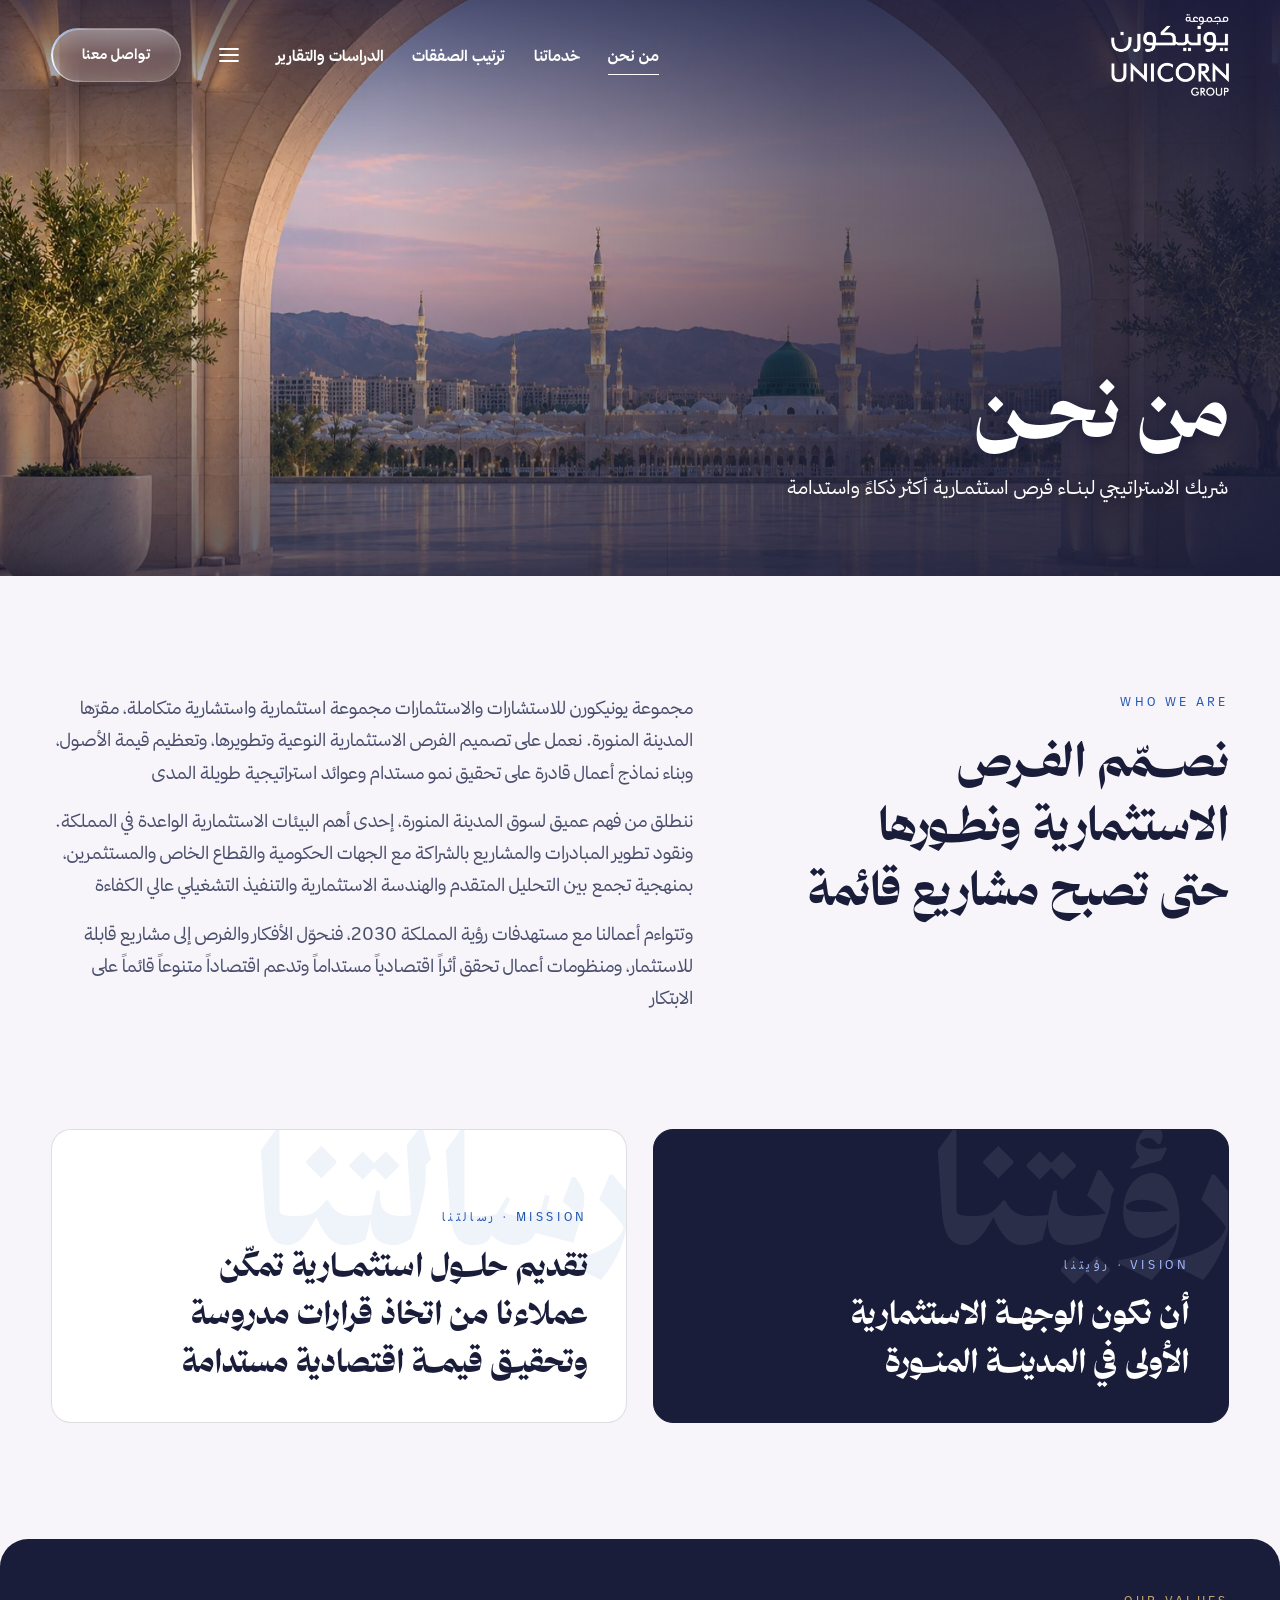
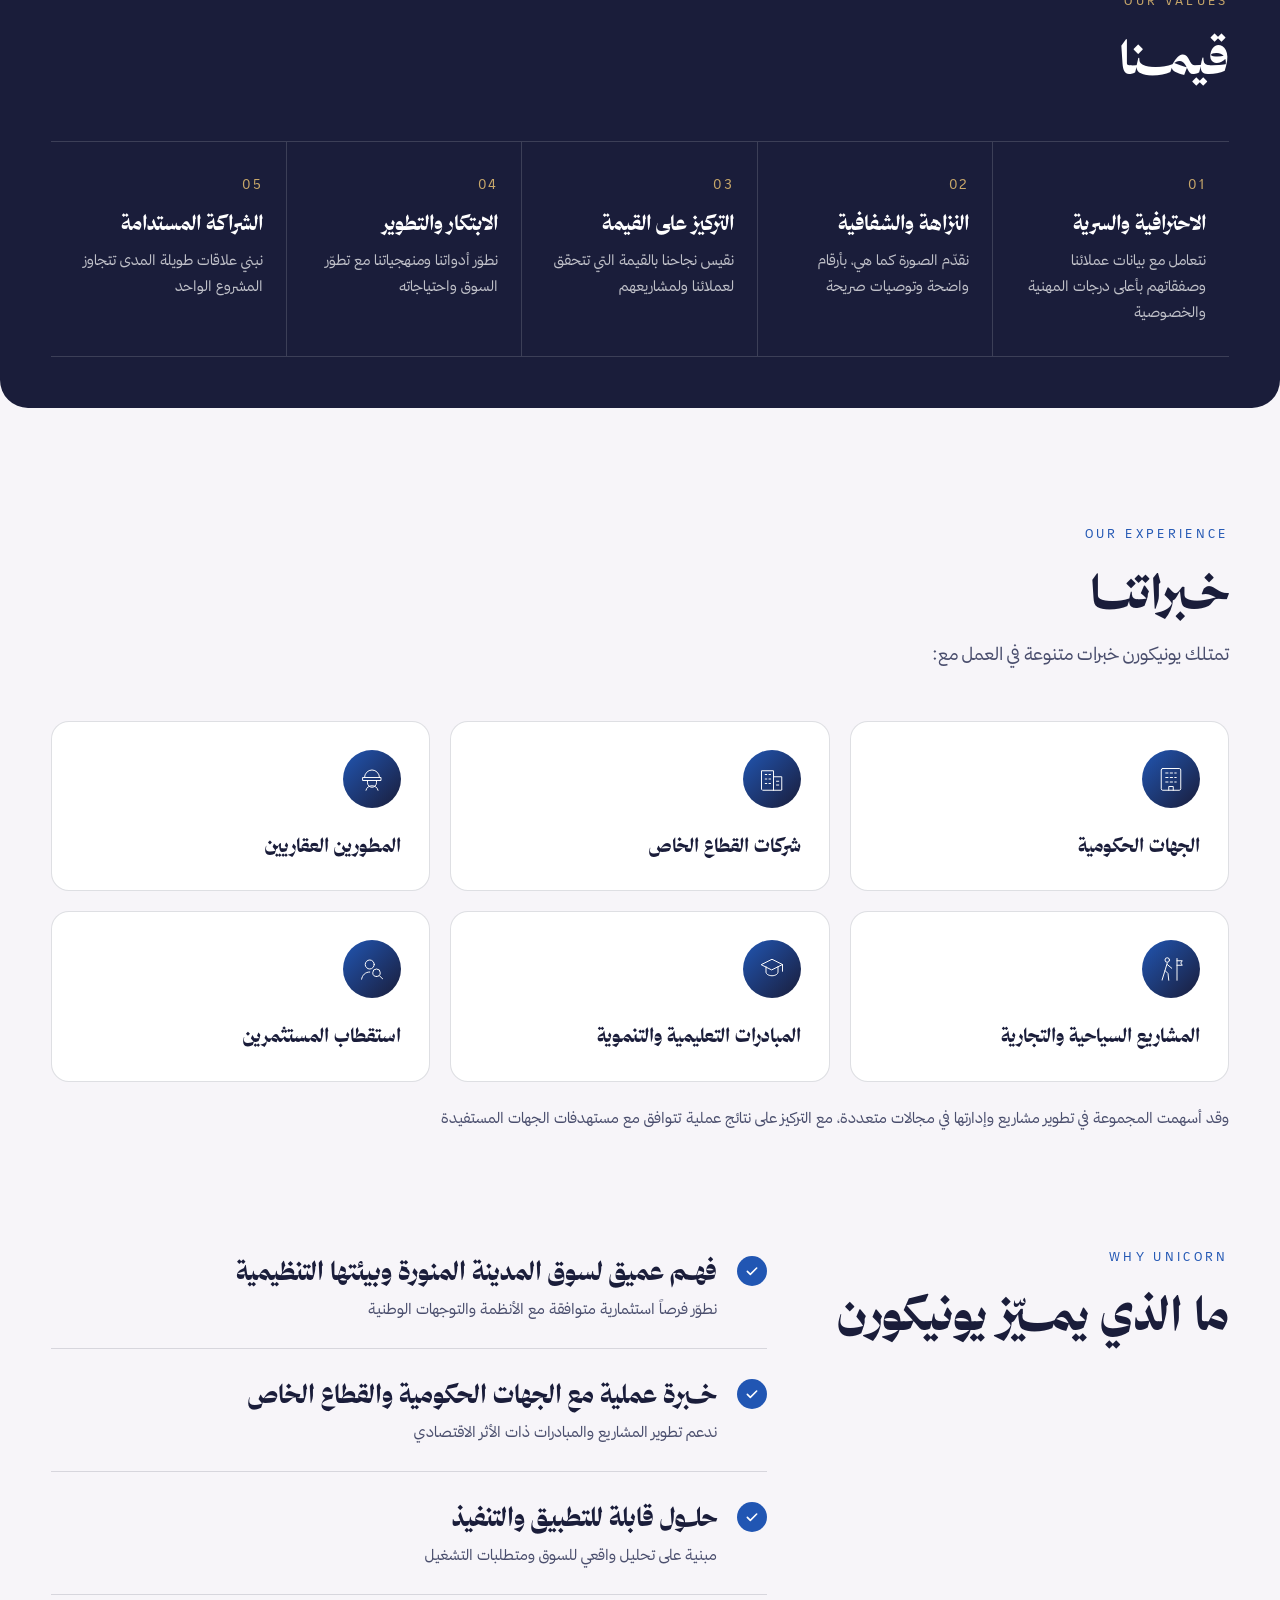
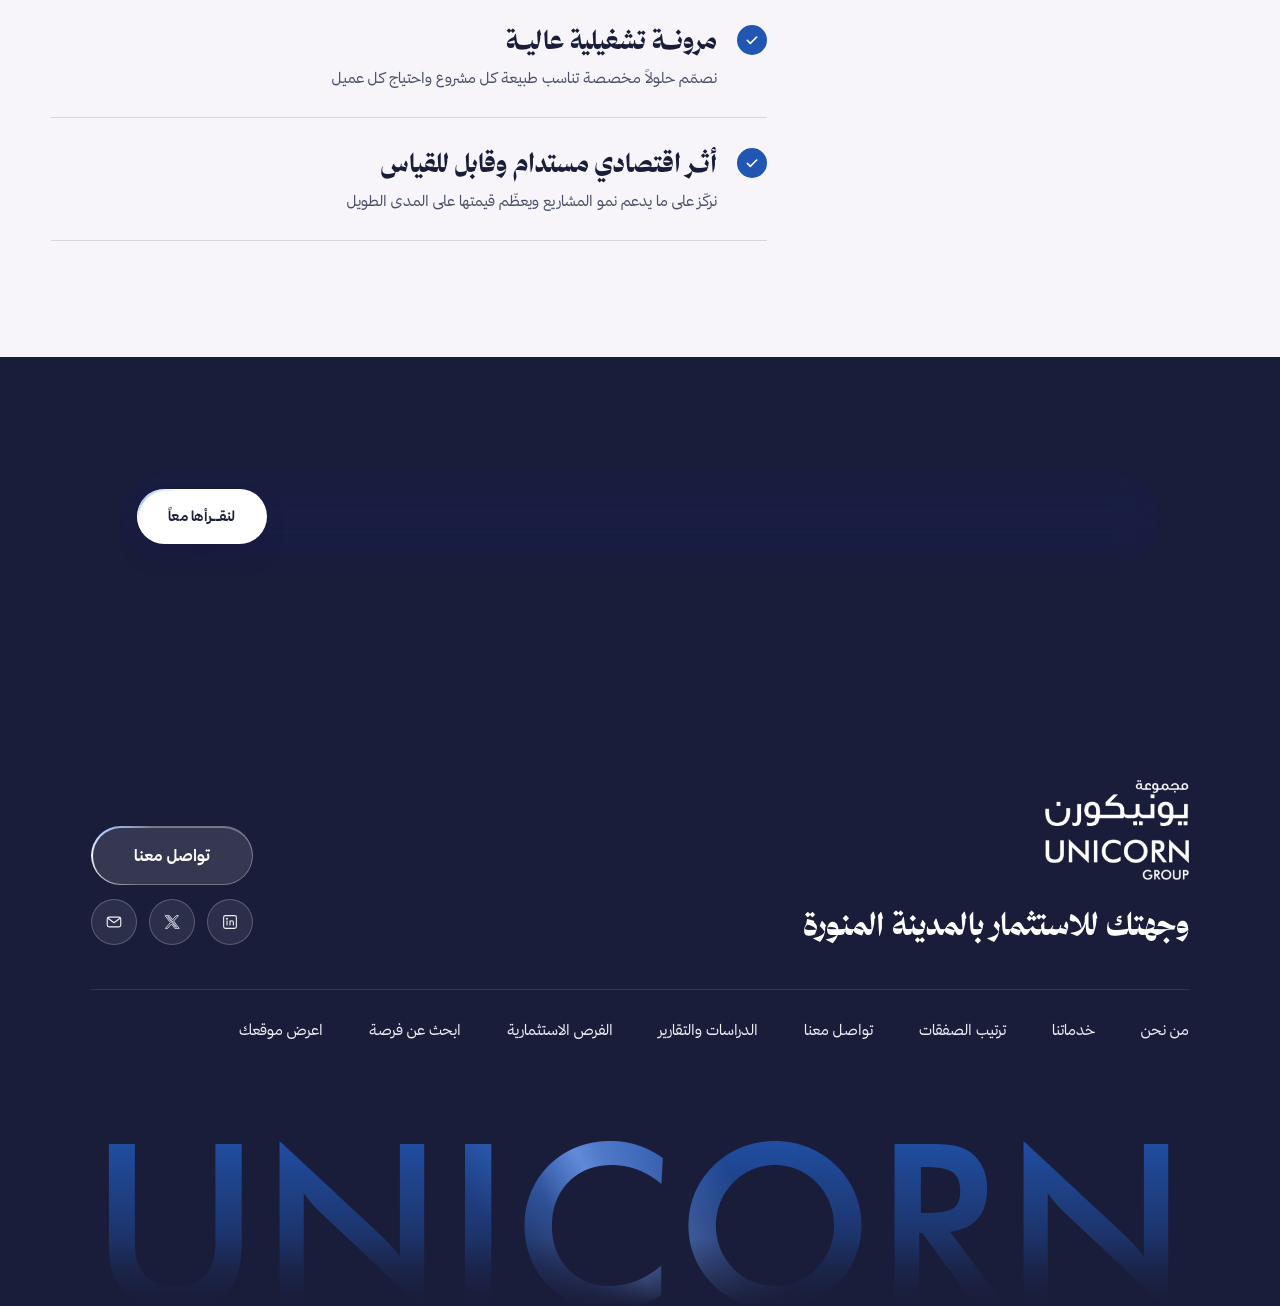
==== commit 45152fcf: "Skip link: no shadow peeking beside the header logo Co-Authored-By: Claude Opus 5.5 <noreply@anthrop" ====
--- a/about.html
+++ b/about.html
@@ -20,7 +20,7 @@
 <meta name="twitter:site" content="@unicorn_1sa">
 <link rel="alternate" type="text/markdown" title="llms.txt" href="https://sihamsaleh.github.io/unicorn-site/llms.txt">
 <script type="application/ld+json">{"@context": "https://schema.org", "@graph": [{"@type": ["Organization", "ProfessionalService"], "@id": "https://sihamsaleh.github.io/unicorn-site/#org", "name": "مجموعة يونيكورن للاستشارات والاستثمارات", "alternateName": ["Unicorn Group", "يونيكورن"], "url": "https://sihamsaleh.github.io/unicorn-site/", "logo": "https://sihamsaleh.github.io/unicorn-site/assets/img/logo-white.png", "image": "https://sihamsaleh.github.io/unicorn-site/assets/img/hero-1.jpg", "description": "جهة سعودية مقرّها المدينة المنورة متخصصة في سوق المدينة العقاري: تقارير أسبوعية وشهرية، واستشارات مالية واستراتيجية، واستشارات التطوير العقاري، والتقييم الصناعي", "email": "PR@unicorn.com.sa", "address": {"@type": "PostalAddress", "streetAddress": "8991 هانئ بن سعيد النخعي، المذينب", "addressLocality": "المدينة المنورة", "postalCode": "42381", "addressCountry": "SA"}, "areaServed": {"@type": "City", "name": "المدينة المنورة"}, "knowsAbout": ["سوق المدينة المنورة العقاري", "الاستشارات المالية", "دراسات الجدوى", "التطوير العقاري", "التقييم الصناعي"], "contactPoint": [{"@type": "ContactPoint", "contactType": "العلاقات العامة", "email": "PR@unicorn.com.sa"}], "sameAs": ["https://www.linkedin.com/company/unicorn-ksa", "https://x.com/unicorn_1sa"]}, {"@type": "WebPage", "@id": "https://sihamsaleh.github.io/unicorn-site/about.html", "url": "https://sihamsaleh.github.io/unicorn-site/about.html", "name": "من نحن | مجموعة يونيكورن", "description": "مجموعة يونيكورن للاستشارات والاستثمارات في المدينة المنورة: رؤيتنا ورسالتنا وقيمنا، وخبراتنا مع الجهات الحكومية والقطاع الخاص", "inLanguage": "ar", "isPartOf": {"@id": "https://sihamsaleh.github.io/unicorn-site/#site"}, "about": {"@id": "https://sihamsaleh.github.io/unicorn-site/#org"}}]}</script>
-<link rel="stylesheet" href="assets/css/site.css?v=20261124202906">
+<link rel="stylesheet" href="assets/css/site.css?v=20261124203219">
 </head>
 <body class="about">
 <a class="skip" href="#top">انتقل إلى المحتوى</a>
--- a/assets/css/site.css
+++ b/assets/css/site.css
@@ -1808,8 +1808,8 @@
 
 /* ===== Accessibility: screen-reader-only text, skip link, footer focus ===== */
 .sr-only{position:absolute;width:1px;height:1px;padding:0;margin:-1px;overflow:hidden;clip-path:inset(50%);white-space:nowrap;border:0}
-.skip{position:fixed;top:-60px;right:16px;z-index:10000;background:#fff;color:#0e1233;padding:10px 18px;border-radius:999px;font-weight:700;box-shadow:0 8px 24px rgba(0,0,0,.25);transition:top .2s}
-.skip:focus{top:calc(env(safe-area-inset-top,0px) + 12px);outline:2px solid #2156b3;outline-offset:2px}
+.skip{position:fixed;top:-120px;right:16px;z-index:10000;background:#fff;color:#0e1233;padding:10px 18px;border-radius:999px;font-weight:700;box-shadow:none;transition:top .2s}
+.skip:focus{top:calc(env(safe-area-inset-top,0px) + 12px);box-shadow:0 8px 24px rgba(0,0,0,.25);outline:2px solid #2156b3;outline-offset:2px}
 .bwf-link:focus-visible,.bwf-soc:focus-visible,.bwf-credits a:focus-visible,.bwf-go:focus-visible{outline:2px solid rgba(255,255,255,.9)!important;outline-offset:4px;border-radius:6px}
 main[tabindex="-1"]:focus{outline:none}
 
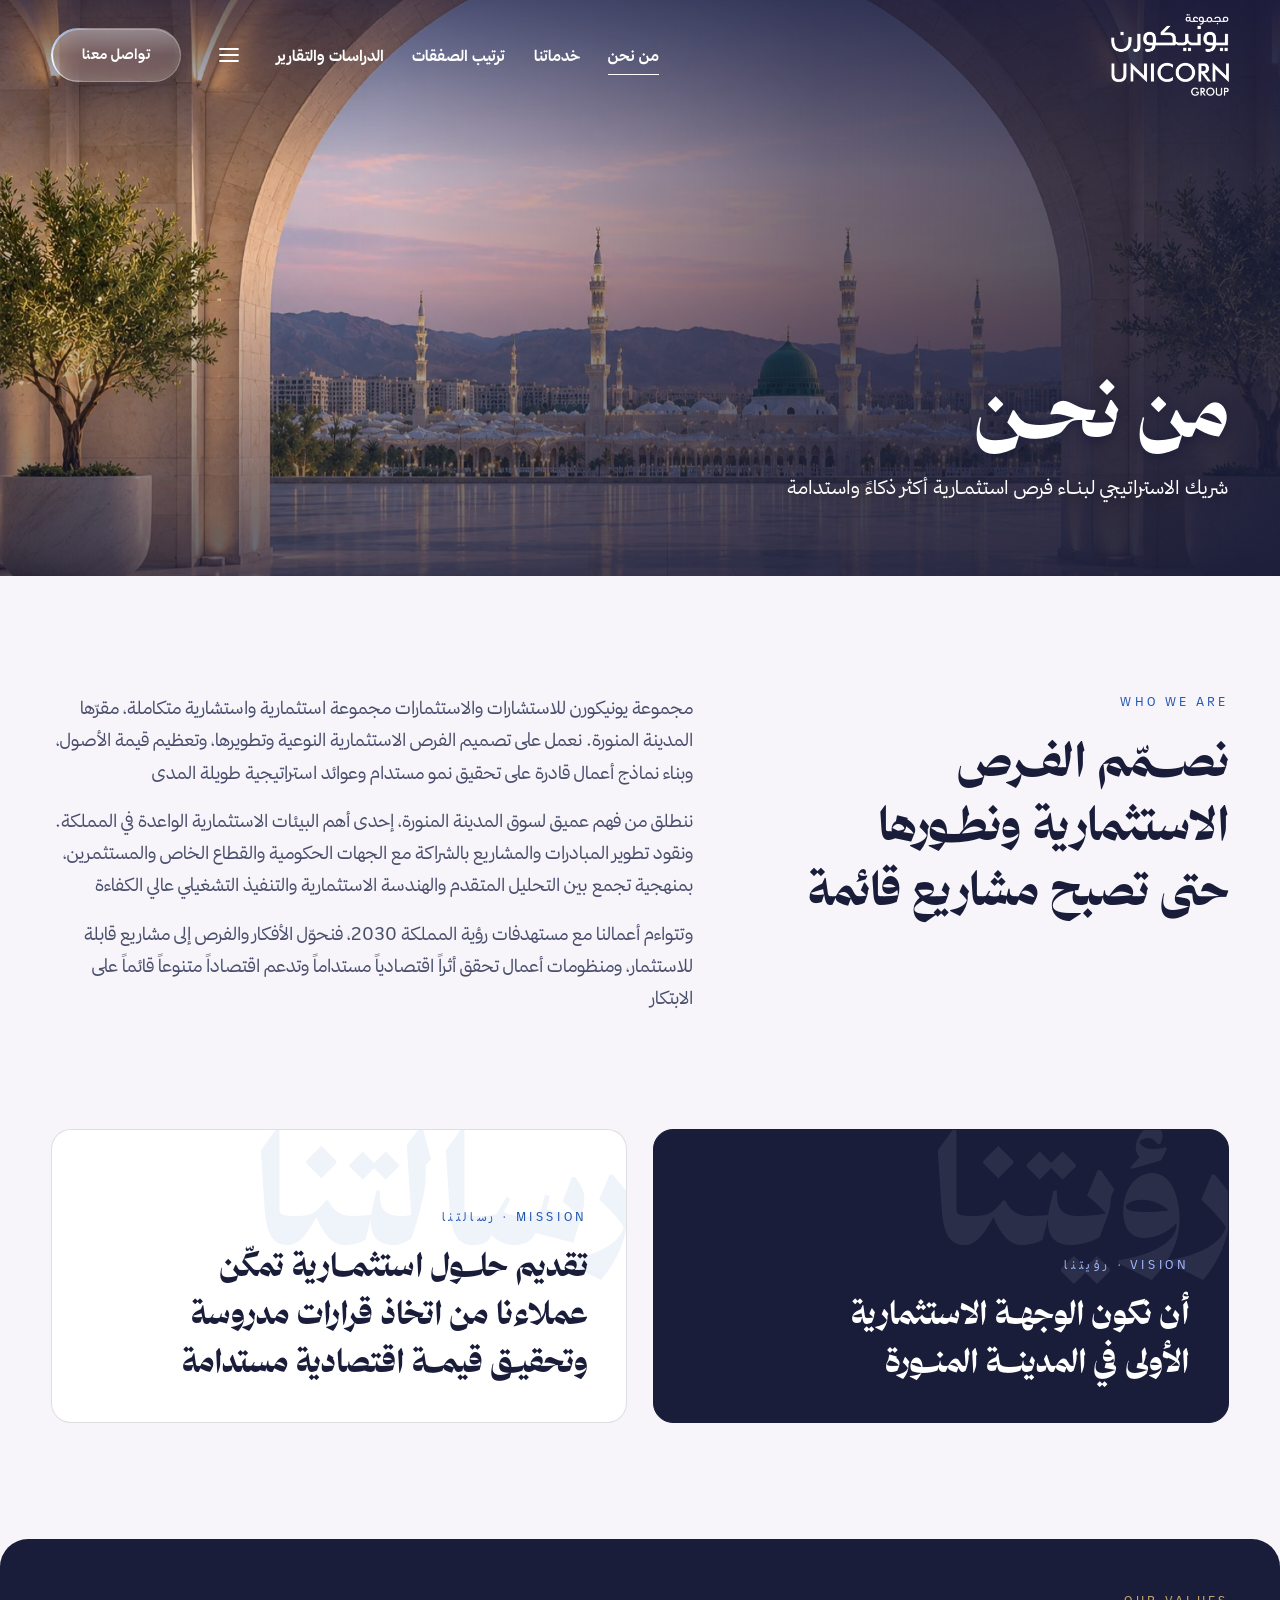
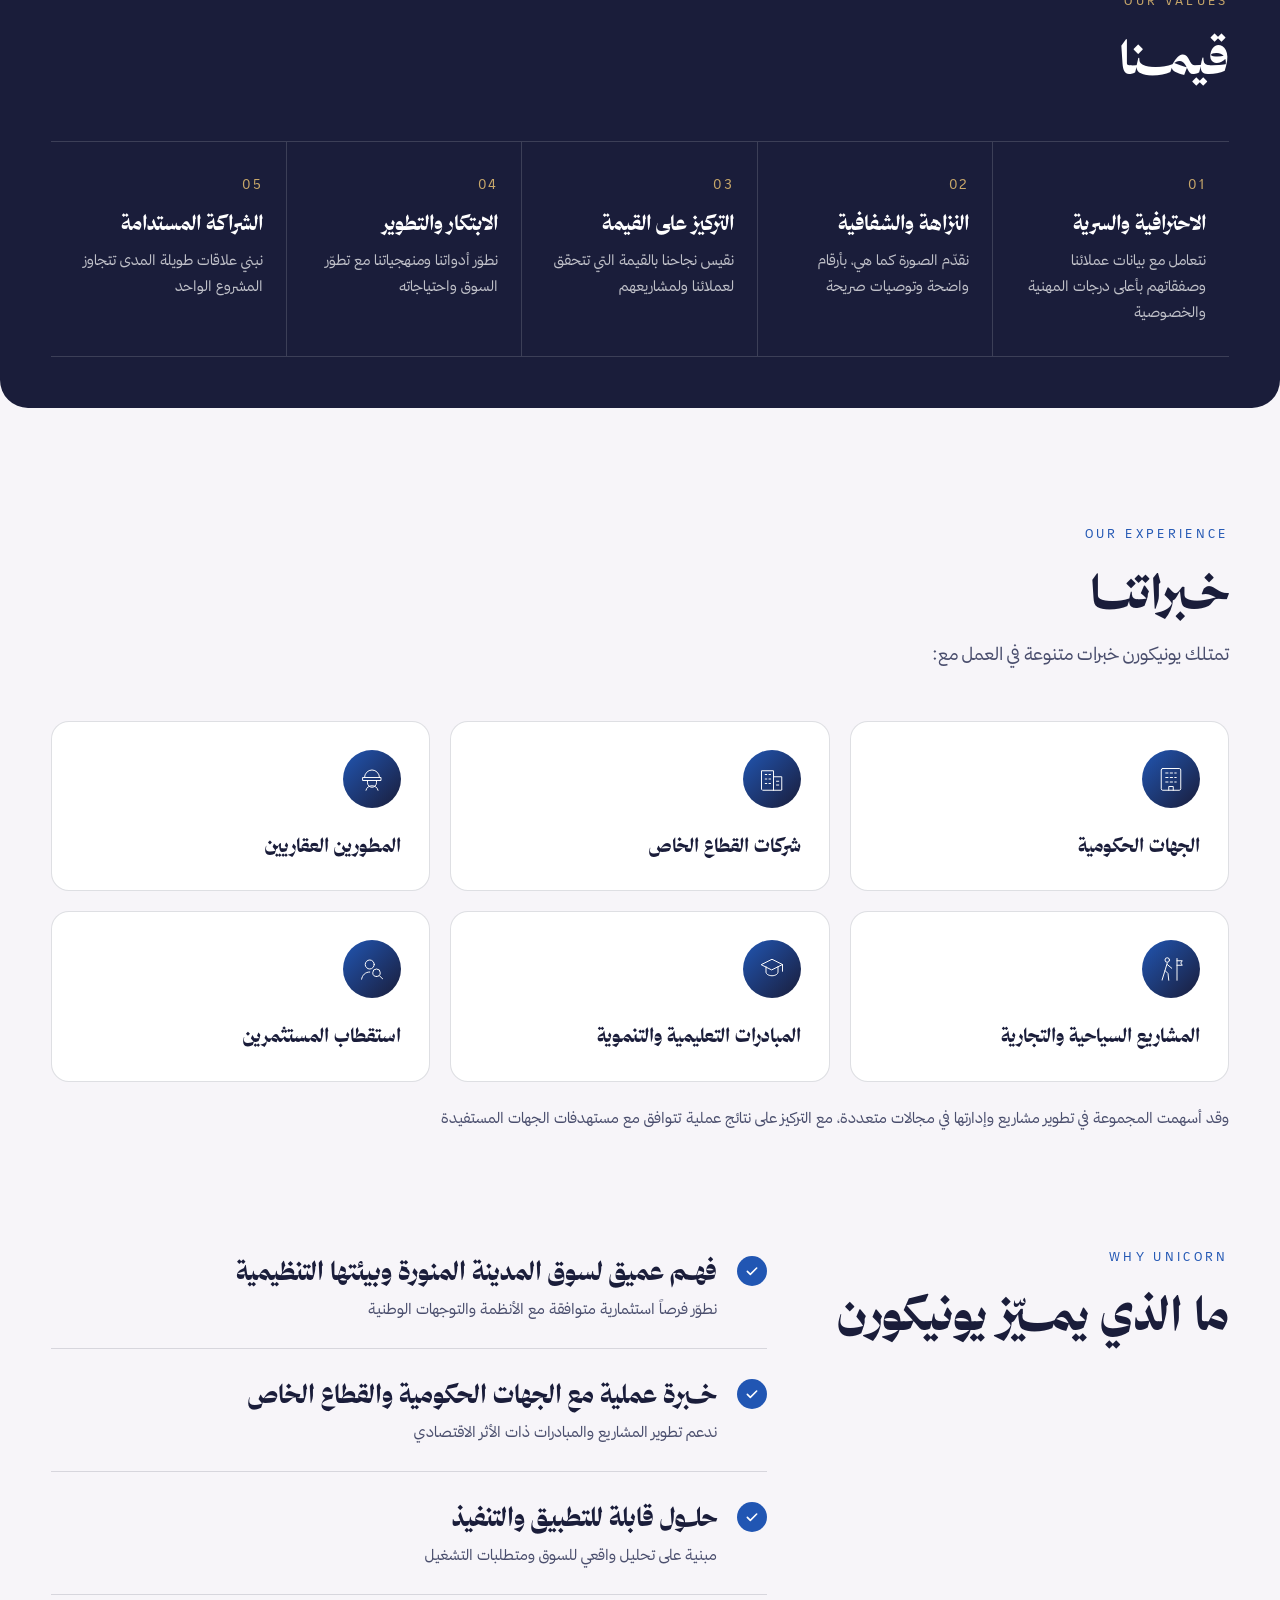
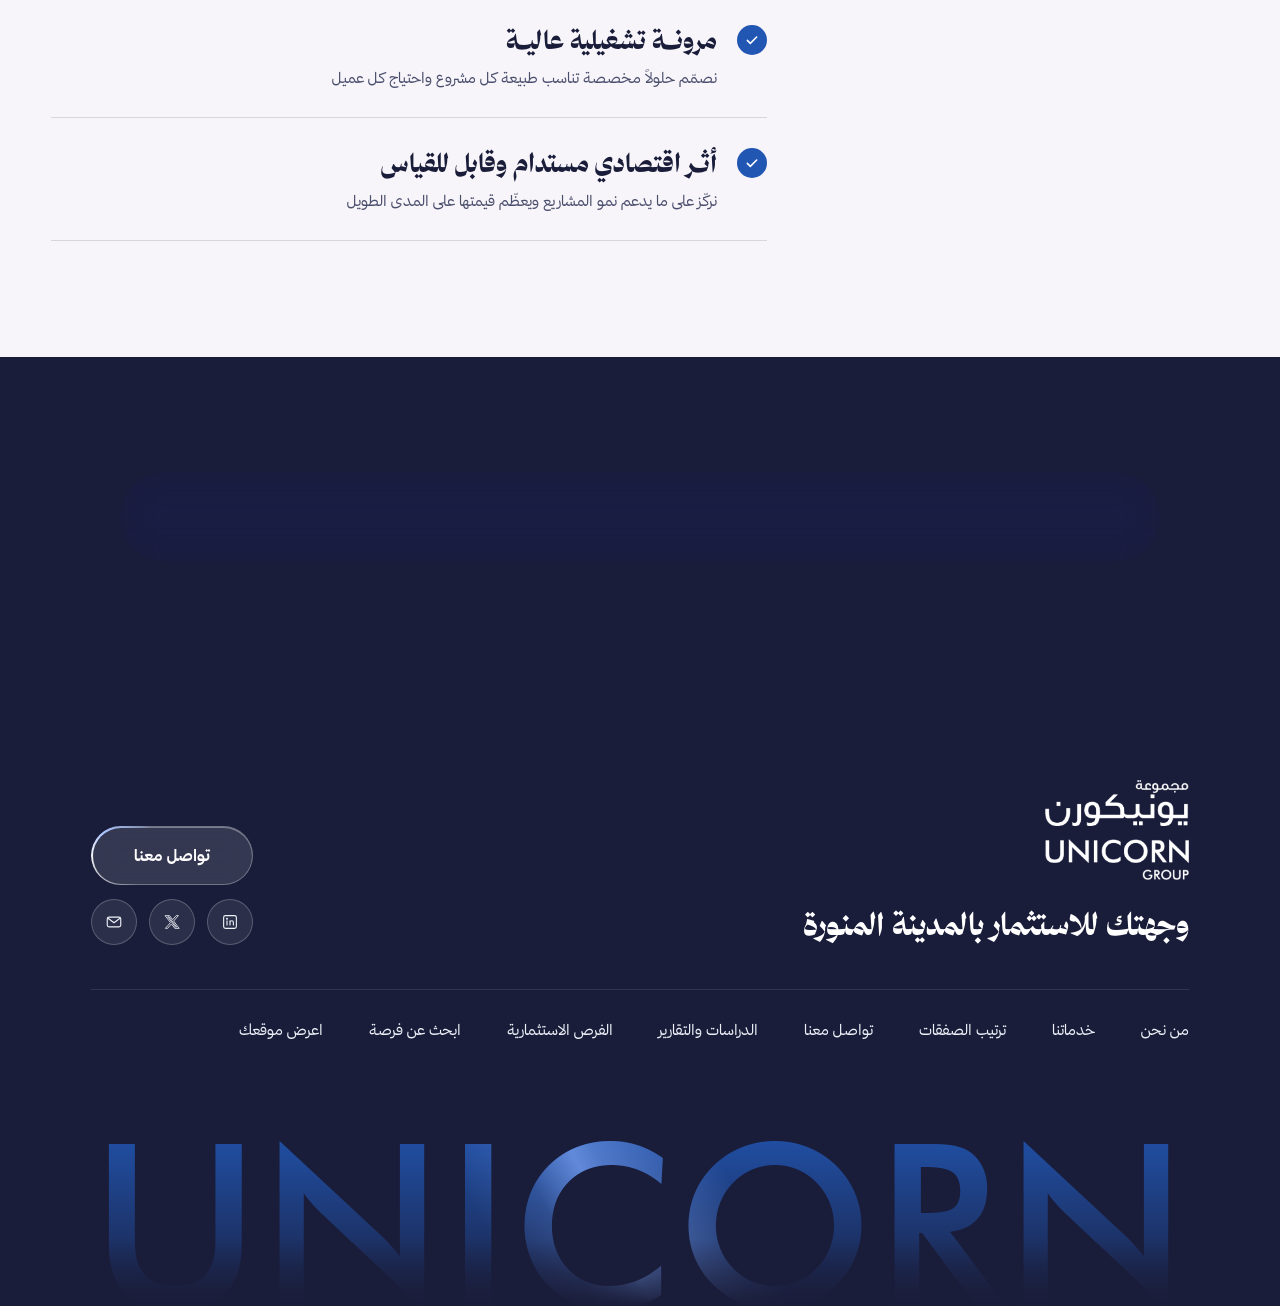
==== commit 7f6b6d66: "Spacing on services and opportunities, booking step title Co-Authored-By: Claude Opus 5.5 <noreply@a" ====
--- a/about.html
+++ b/about.html
@@ -20,7 +20,7 @@
 <meta name="twitter:site" content="@unicorn_1sa">
 <link rel="alternate" type="text/markdown" title="llms.txt" href="https://sihamsaleh.github.io/unicorn-site/llms.txt">
 <script type="application/ld+json">{"@context": "https://schema.org", "@graph": [{"@type": ["Organization", "ProfessionalService"], "@id": "https://sihamsaleh.github.io/unicorn-site/#org", "name": "مجموعة يونيكورن للاستشارات والاستثمارات", "alternateName": ["Unicorn Group", "يونيكورن"], "url": "https://sihamsaleh.github.io/unicorn-site/", "logo": "https://sihamsaleh.github.io/unicorn-site/assets/img/logo-white.png", "image": "https://sihamsaleh.github.io/unicorn-site/assets/img/hero-1.jpg", "description": "جهة سعودية مقرّها المدينة المنورة متخصصة في سوق المدينة العقاري: تقارير أسبوعية وشهرية، واستشارات مالية واستراتيجية، واستشارات التطوير العقاري، والتقييم الصناعي", "email": "PR@unicorn.com.sa", "address": {"@type": "PostalAddress", "streetAddress": "8991 هانئ بن سعيد النخعي، المذينب", "addressLocality": "المدينة المنورة", "postalCode": "42381", "addressCountry": "SA"}, "areaServed": {"@type": "City", "name": "المدينة المنورة"}, "knowsAbout": ["سوق المدينة المنورة العقاري", "الاستشارات المالية", "دراسات الجدوى", "التطوير العقاري", "التقييم الصناعي"], "contactPoint": [{"@type": "ContactPoint", "contactType": "العلاقات العامة", "email": "PR@unicorn.com.sa"}], "sameAs": ["https://www.linkedin.com/company/unicorn-ksa", "https://x.com/unicorn_1sa"]}, {"@type": "WebPage", "@id": "https://sihamsaleh.github.io/unicorn-site/about.html", "url": "https://sihamsaleh.github.io/unicorn-site/about.html", "name": "من نحن | مجموعة يونيكورن", "description": "مجموعة يونيكورن للاستشارات والاستثمارات في المدينة المنورة: رؤيتنا ورسالتنا وقيمنا، وخبراتنا مع الجهات الحكومية والقطاع الخاص", "inLanguage": "ar", "isPartOf": {"@id": "https://sihamsaleh.github.io/unicorn-site/#site"}, "about": {"@id": "https://sihamsaleh.github.io/unicorn-site/#org"}}]}</script>
-<link rel="stylesheet" href="assets/css/site.css?v=20261124203219">
+<link rel="stylesheet" href="assets/css/site.css?v=20261126022712">
 </head>
 <body class="about">
 <a class="skip" href="#top">انتقل إلى المحتوى</a>
--- a/assets/css/site.css
+++ b/assets/css/site.css
@@ -1892,3 +1892,6 @@
 
 /* phone footer: the tagline a little lower and a little larger */
 @media (max-width:760px){.mft-head{gap:22px}.mft-tg{font-size:17.5px}}
+
+/* «اعرض عقارك» button: a little more room under the title */
+.lyp .lyp-b{margin-top:clamp(18px,2vw,28px)}
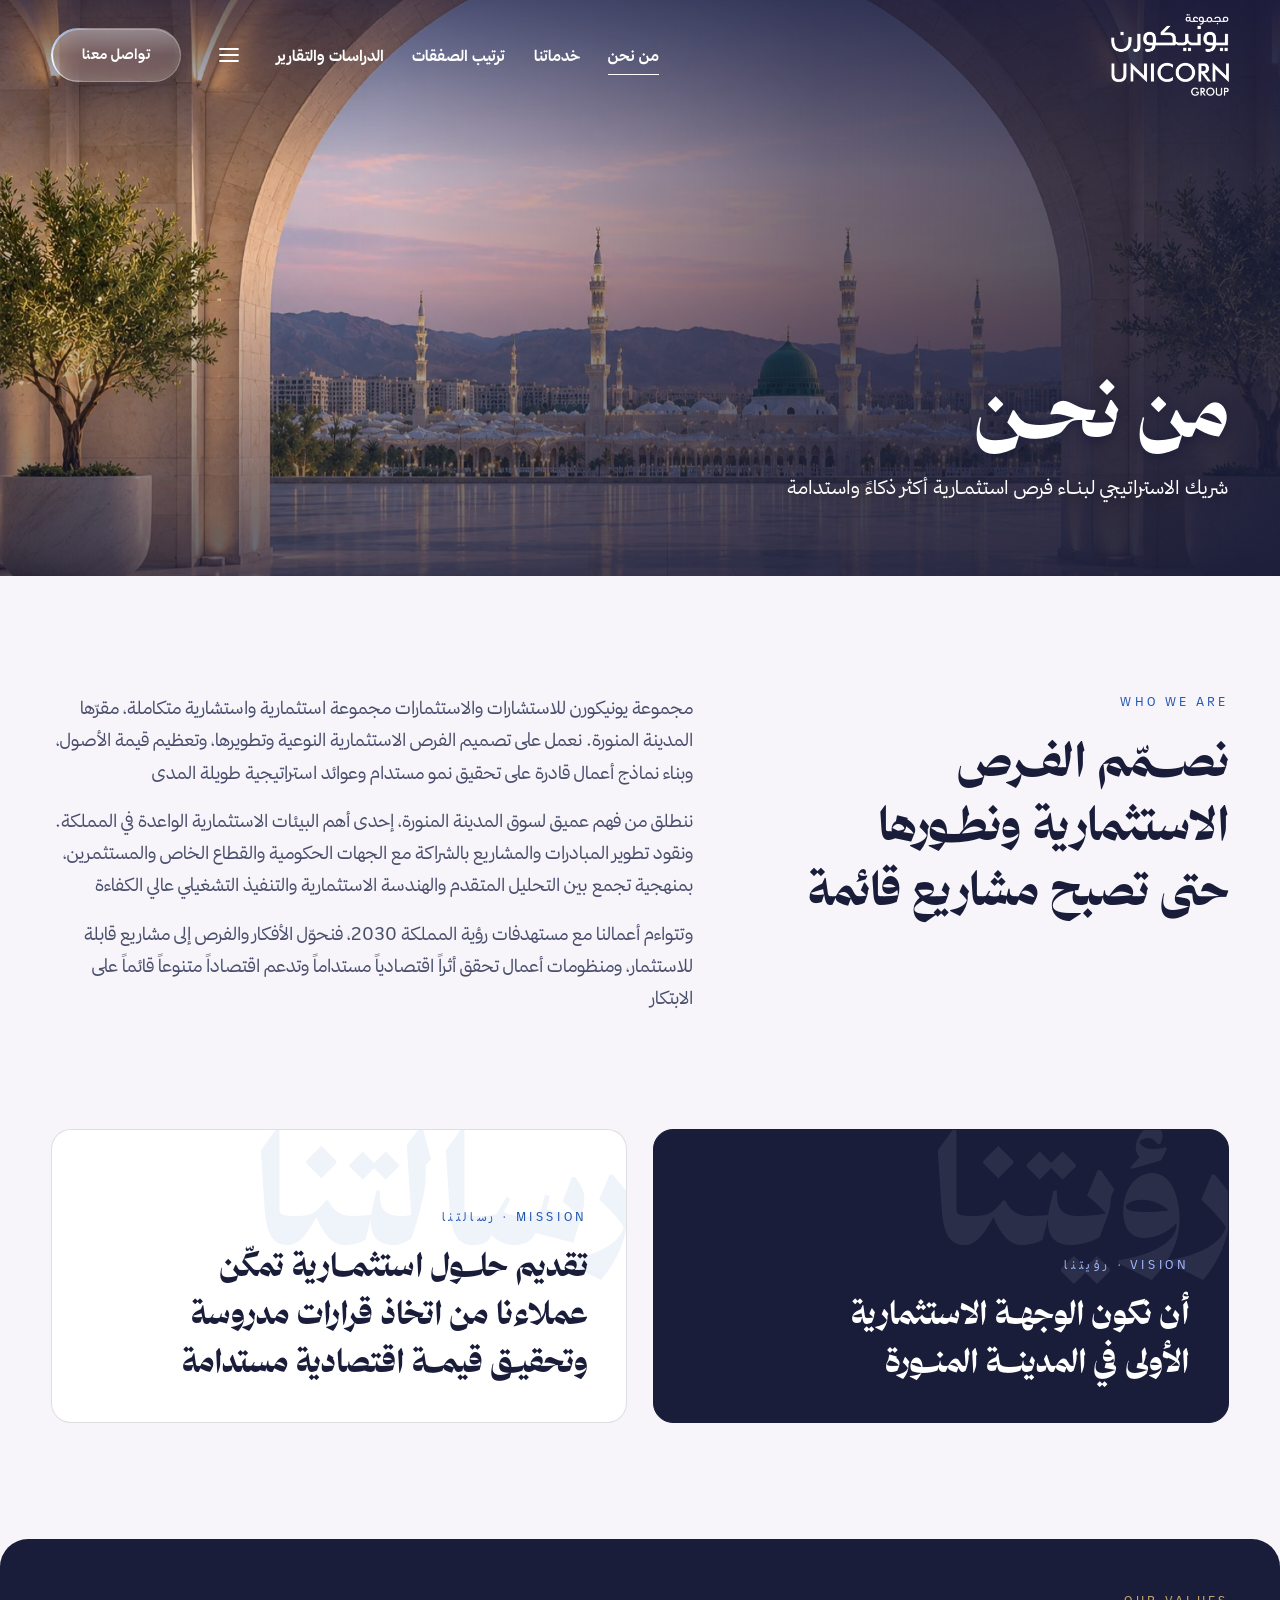
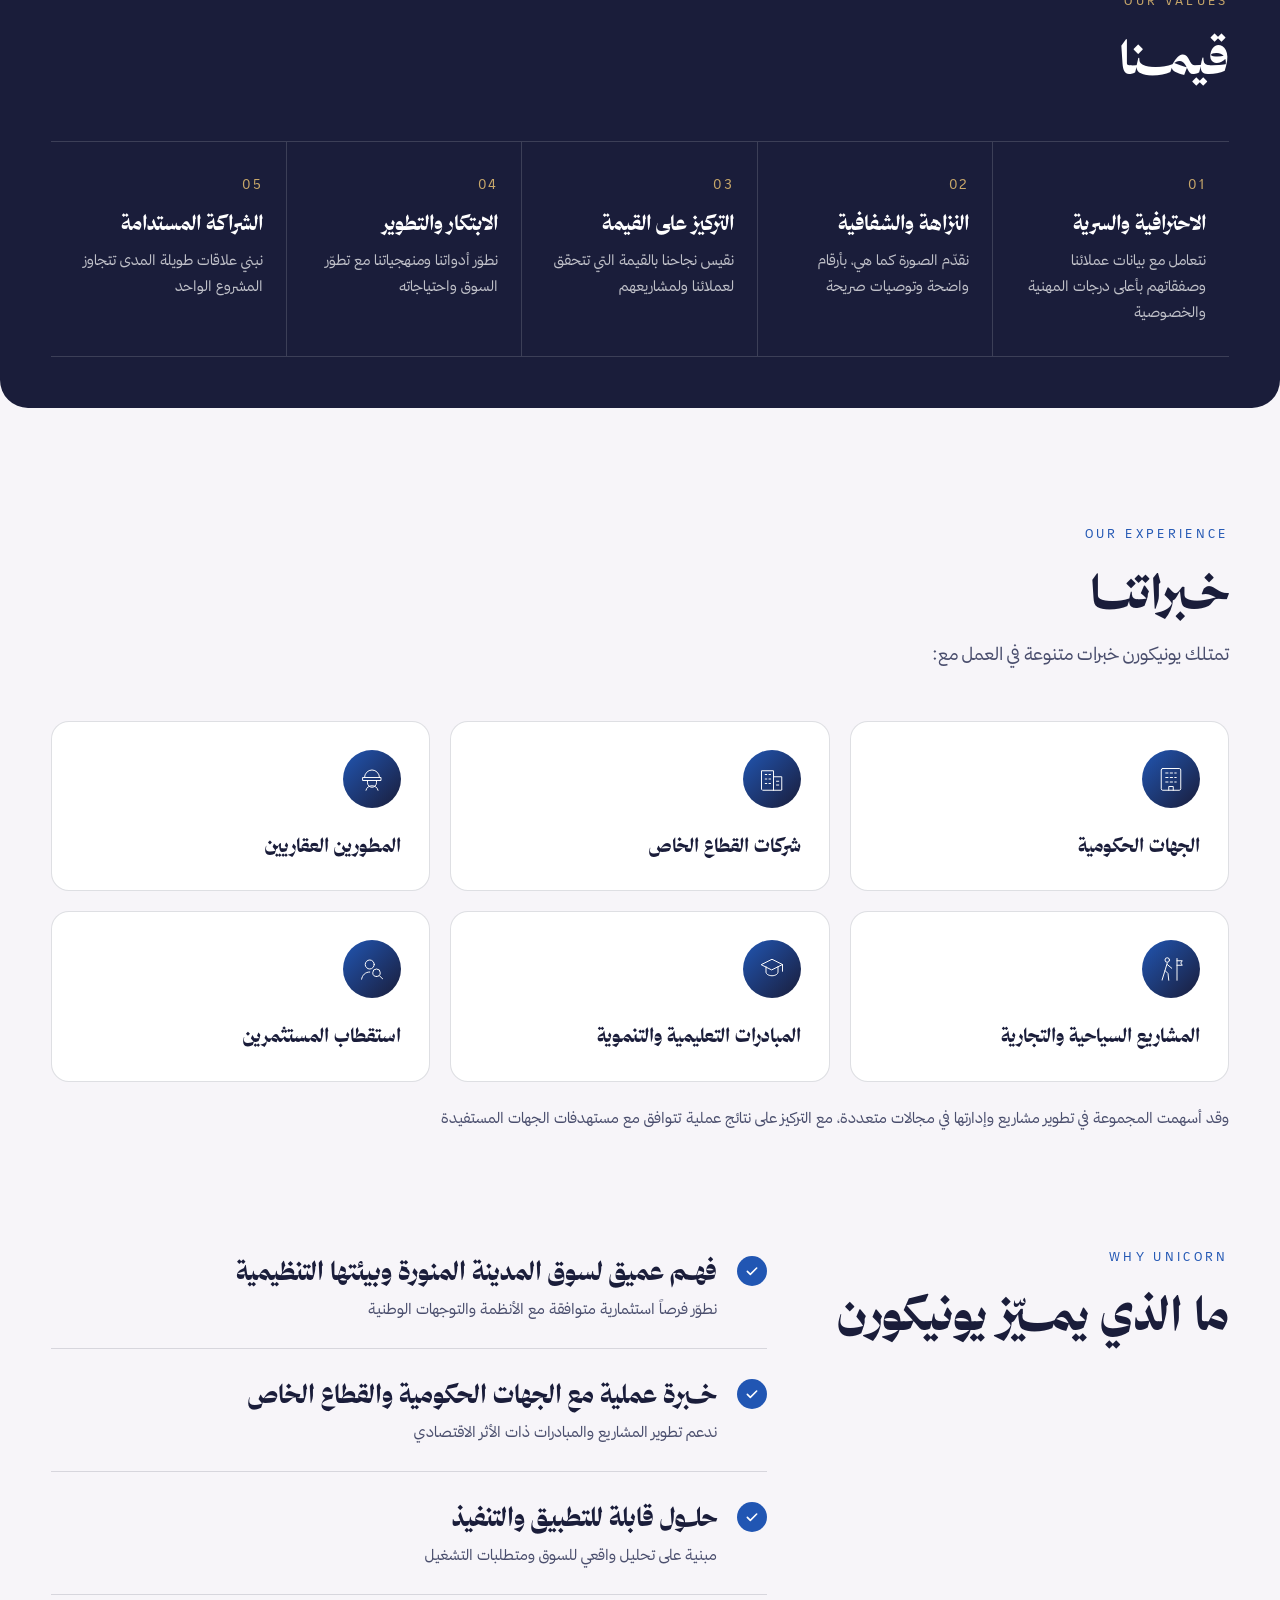
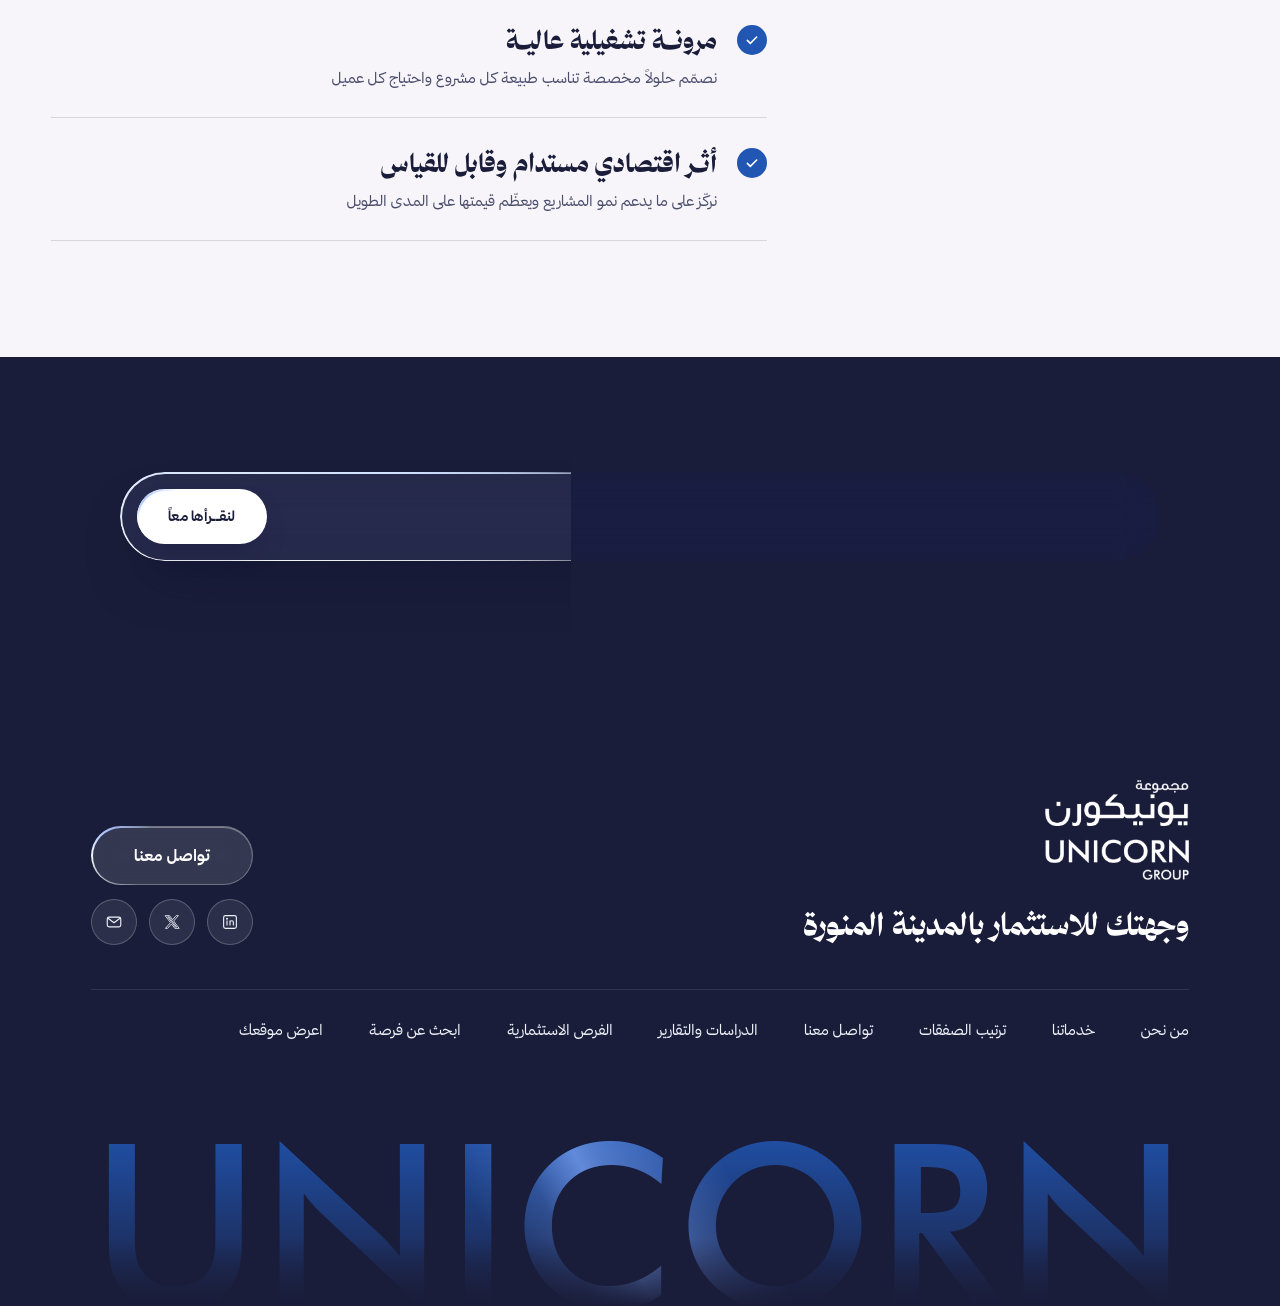
==== commit 47f2a453: "Services page: booking row with gold round arrow between hairlines Co-Authored-By: Claude Opus 5.5 <" ====
--- a/about.html
+++ b/about.html
@@ -20,7 +20,7 @@
 <meta name="twitter:site" content="@unicorn_1sa">
 <link rel="alternate" type="text/markdown" title="llms.txt" href="https://sihamsaleh.github.io/unicorn-site/llms.txt">
 <script type="application/ld+json">{"@context": "https://schema.org", "@graph": [{"@type": ["Organization", "ProfessionalService"], "@id": "https://sihamsaleh.github.io/unicorn-site/#org", "name": "مجموعة يونيكورن للاستشارات والاستثمارات", "alternateName": ["Unicorn Group", "يونيكورن"], "url": "https://sihamsaleh.github.io/unicorn-site/", "logo": "https://sihamsaleh.github.io/unicorn-site/assets/img/logo-white.png", "image": "https://sihamsaleh.github.io/unicorn-site/assets/img/hero-1.jpg", "description": "جهة سعودية مقرّها المدينة المنورة متخصصة في سوق المدينة العقاري: تقارير أسبوعية وشهرية، واستشارات مالية واستراتيجية، واستشارات التطوير العقاري، والتقييم الصناعي", "email": "PR@unicorn.com.sa", "address": {"@type": "PostalAddress", "streetAddress": "8991 هانئ بن سعيد النخعي، المذينب", "addressLocality": "المدينة المنورة", "postalCode": "42381", "addressCountry": "SA"}, "areaServed": {"@type": "City", "name": "المدينة المنورة"}, "knowsAbout": ["سوق المدينة المنورة العقاري", "الاستشارات المالية", "دراسات الجدوى", "التطوير العقاري", "التقييم الصناعي"], "contactPoint": [{"@type": "ContactPoint", "contactType": "العلاقات العامة", "email": "PR@unicorn.com.sa"}], "sameAs": ["https://www.linkedin.com/company/unicorn-ksa", "https://x.com/unicorn_1sa"]}, {"@type": "WebPage", "@id": "https://sihamsaleh.github.io/unicorn-site/about.html", "url": "https://sihamsaleh.github.io/unicorn-site/about.html", "name": "من نحن | مجموعة يونيكورن", "description": "مجموعة يونيكورن للاستشارات والاستثمارات في المدينة المنورة: رؤيتنا ورسالتنا وقيمنا، وخبراتنا مع الجهات الحكومية والقطاع الخاص", "inLanguage": "ar", "isPartOf": {"@id": "https://sihamsaleh.github.io/unicorn-site/#site"}, "about": {"@id": "https://sihamsaleh.github.io/unicorn-site/#org"}}]}</script>
-<link rel="stylesheet" href="assets/css/site.css?v=20261126022712">
+<link rel="stylesheet" href="assets/css/site.css?v=20261126023719">
 </head>
 <body class="about">
 <a class="skip" href="#top">انتقل إلى المحتوى</a>
--- a/assets/css/site.css
+++ b/assets/css/site.css
@@ -1895,3 +1895,14 @@
 
 /* «اعرض عقارك» button: a little more room under the title */
 .lyp .lyp-b{margin-top:clamp(18px,2vw,28px)}
+
+/* services page booking row (option 4): the title on the right, a gold round arrow on the left, between two hairlines */
+.bk4{background:#1a1d3a;color:#fff}
+.bk4 a{display:flex;align-items:center;justify-content:space-between;gap:24px;padding:24px 4px;border-block:1px solid rgba(255,255,255,.18);color:#fff;text-decoration:none}
+.bk4 h2{margin:0;font-family:var(--display);font-weight:900;font-size:clamp(19px,2.2vw,26px);line-height:1.5;color:#fff}
+.bk4-go{flex:none;display:grid;place-items:center;width:54px;height:54px;border-radius:50%;background:#e3c993;color:#1a1d3a;transition:background .3s}
+.bk4-go svg{width:18px;height:18px;fill:none;stroke:currentColor;stroke-width:1.6;stroke-linecap:round;stroke-linejoin:round;animation:bk4Nudge 2.8s cubic-bezier(.45,0,.25,1) infinite}
+.bk4 a:hover .bk4-go,.bk4 a:focus-visible .bk4-go{background:#fff}
+@keyframes bk4Nudge{0%,60%,100%{transform:none}30%{transform:translateX(-4px)}}
+@media (max-width:760px){.bk4 a{padding:20px 2px;gap:16px}.bk4-go{width:46px;height:46px}}
+@media (prefers-reduced-motion:reduce){.bk4-go svg{animation:none}}
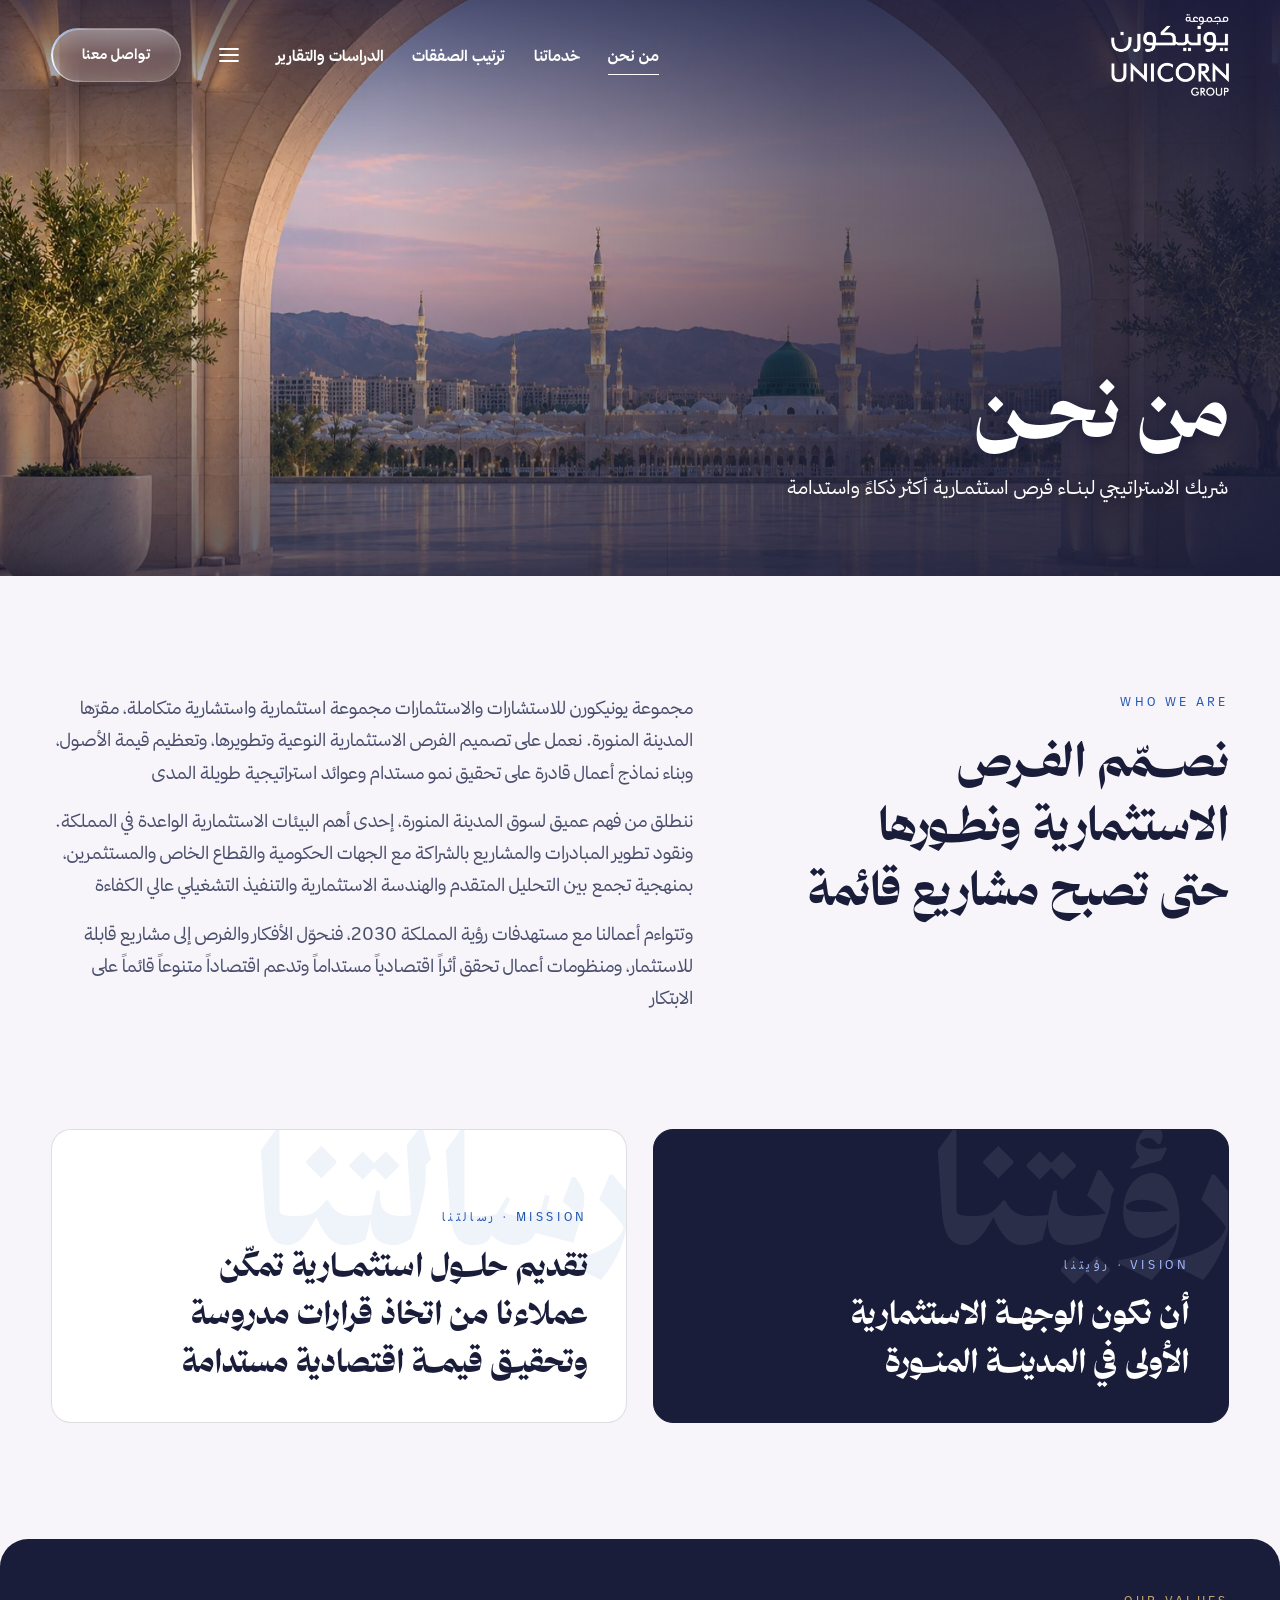
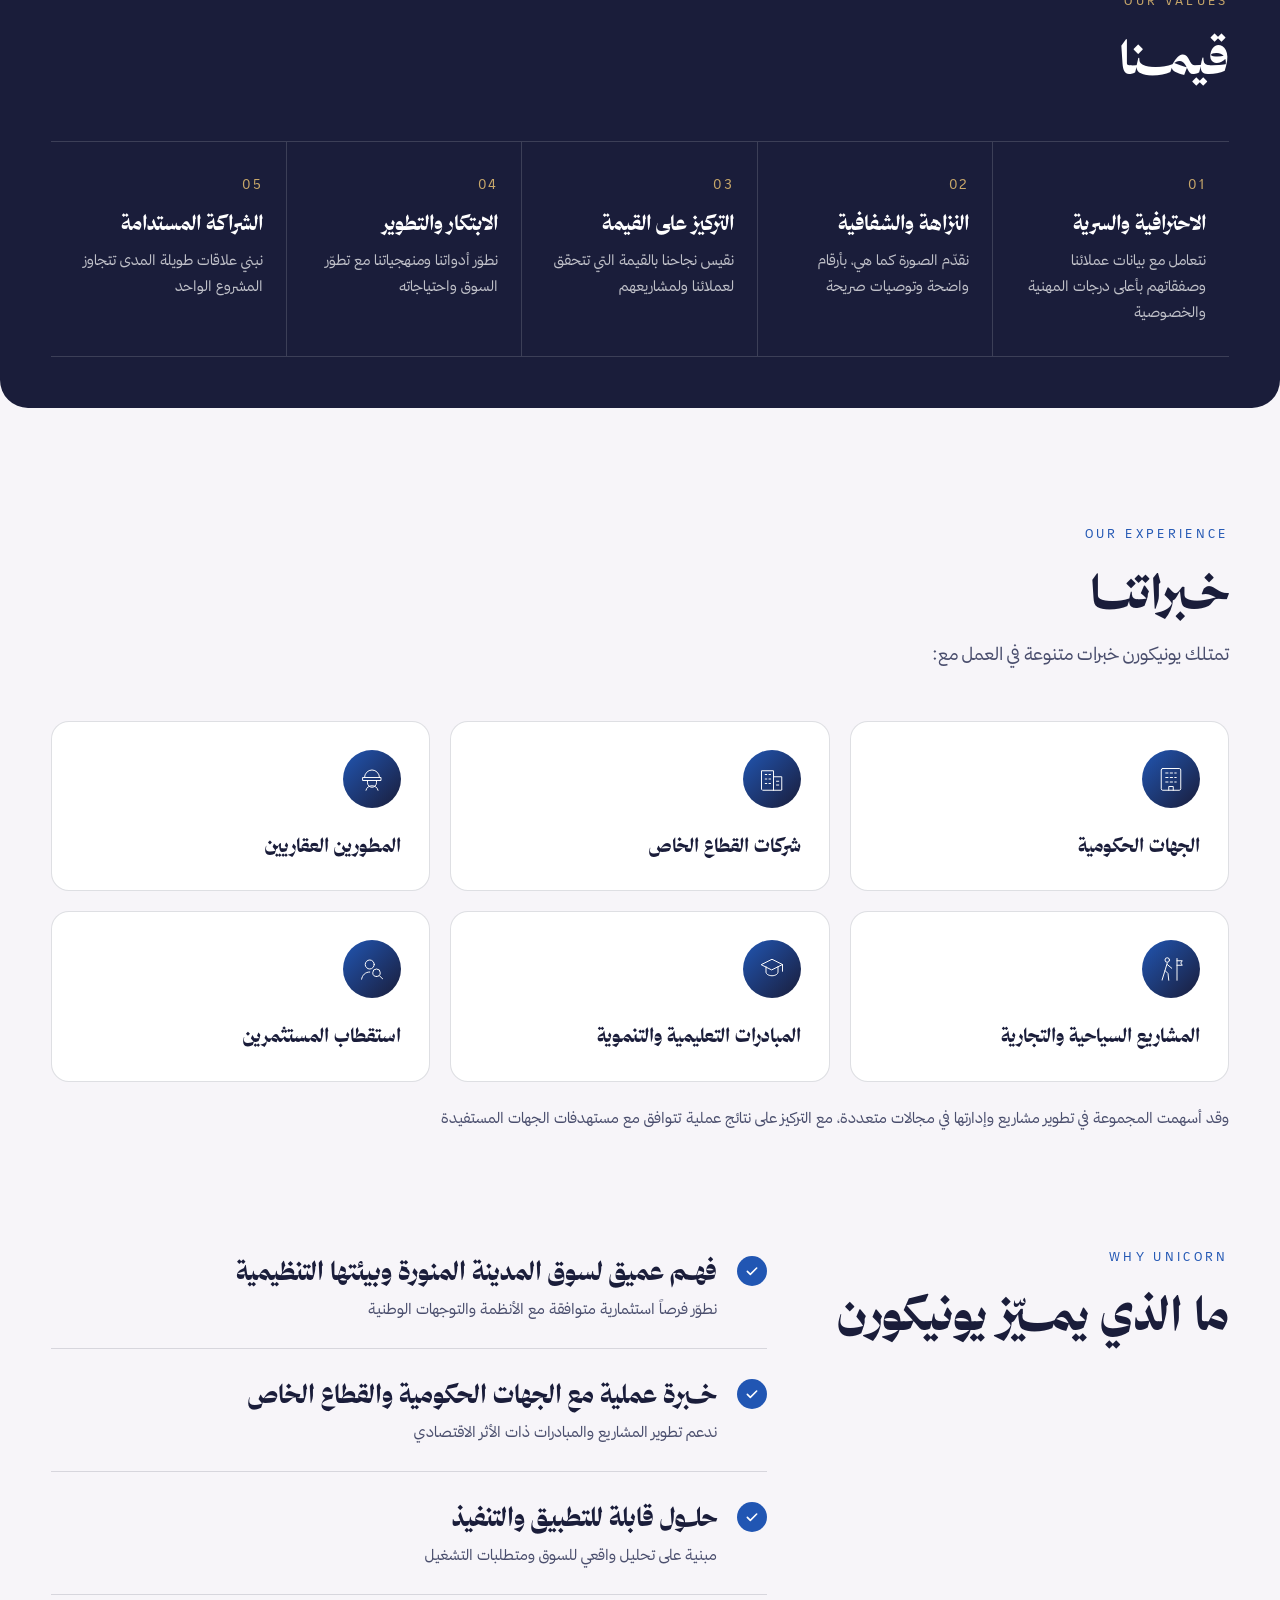
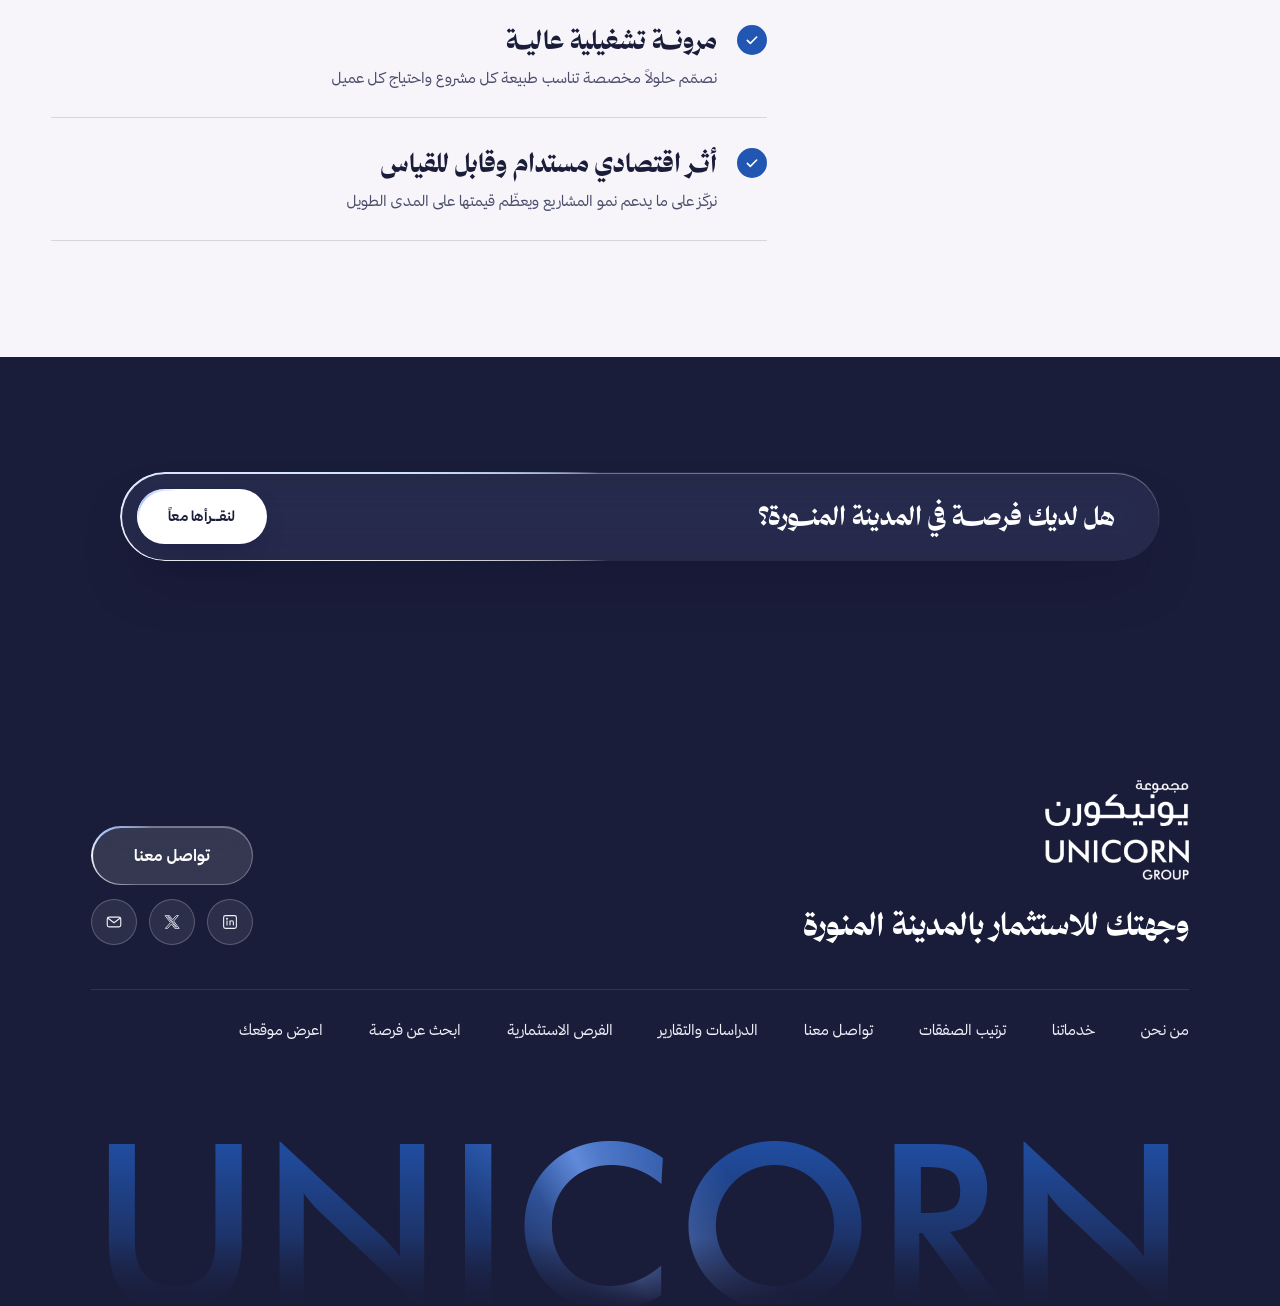
==== commit a8f0d06a: "Services page: booking card in the «اعرض عقارك» style, title on one line Co-Authored-By: Claude Opus" ====
--- a/about.html
+++ b/about.html
@@ -20,7 +20,7 @@
 <meta name="twitter:site" content="@unicorn_1sa">
 <link rel="alternate" type="text/markdown" title="llms.txt" href="https://sihamsaleh.github.io/unicorn-site/llms.txt">
 <script type="application/ld+json">{"@context": "https://schema.org", "@graph": [{"@type": ["Organization", "ProfessionalService"], "@id": "https://sihamsaleh.github.io/unicorn-site/#org", "name": "مجموعة يونيكورن للاستشارات والاستثمارات", "alternateName": ["Unicorn Group", "يونيكورن"], "url": "https://sihamsaleh.github.io/unicorn-site/", "logo": "https://sihamsaleh.github.io/unicorn-site/assets/img/logo-white.png", "image": "https://sihamsaleh.github.io/unicorn-site/assets/img/hero-1.jpg", "description": "جهة سعودية مقرّها المدينة المنورة متخصصة في سوق المدينة العقاري: تقارير أسبوعية وشهرية، واستشارات مالية واستراتيجية، واستشارات التطوير العقاري، والتقييم الصناعي", "email": "PR@unicorn.com.sa", "address": {"@type": "PostalAddress", "streetAddress": "8991 هانئ بن سعيد النخعي، المذينب", "addressLocality": "المدينة المنورة", "postalCode": "42381", "addressCountry": "SA"}, "areaServed": {"@type": "City", "name": "المدينة المنورة"}, "knowsAbout": ["سوق المدينة المنورة العقاري", "الاستشارات المالية", "دراسات الجدوى", "التطوير العقاري", "التقييم الصناعي"], "contactPoint": [{"@type": "ContactPoint", "contactType": "العلاقات العامة", "email": "PR@unicorn.com.sa"}], "sameAs": ["https://www.linkedin.com/company/unicorn-ksa", "https://x.com/unicorn_1sa"]}, {"@type": "WebPage", "@id": "https://sihamsaleh.github.io/unicorn-site/about.html", "url": "https://sihamsaleh.github.io/unicorn-site/about.html", "name": "من نحن | مجموعة يونيكورن", "description": "مجموعة يونيكورن للاستشارات والاستثمارات في المدينة المنورة: رؤيتنا ورسالتنا وقيمنا، وخبراتنا مع الجهات الحكومية والقطاع الخاص", "inLanguage": "ar", "isPartOf": {"@id": "https://sihamsaleh.github.io/unicorn-site/#site"}, "about": {"@id": "https://sihamsaleh.github.io/unicorn-site/#org"}}]}</script>
-<link rel="stylesheet" href="assets/css/site.css?v=20261126023719">
+<link rel="stylesheet" href="assets/css/site.css?v=20261126073551">
 </head>
 <body class="about">
 <a class="skip" href="#top">انتقل إلى المحتوى</a>
--- a/assets/css/site.css
+++ b/assets/css/site.css
@@ -1896,13 +1896,8 @@
 /* «اعرض عقارك» button: a little more room under the title */
 .lyp .lyp-b{margin-top:clamp(18px,2vw,28px)}
 
-/* services page booking row (option 4): the title on the right, a gold round arrow on the left, between two hairlines */
-.bk4{background:#1a1d3a;color:#fff}
-.bk4 a{display:flex;align-items:center;justify-content:space-between;gap:24px;padding:24px 4px;border-block:1px solid rgba(255,255,255,.18);color:#fff;text-decoration:none}
-.bk4 h2{margin:0;font-family:var(--display);font-weight:900;font-size:clamp(19px,2.2vw,26px);line-height:1.5;color:#fff}
-.bk4-go{flex:none;display:grid;place-items:center;width:54px;height:54px;border-radius:50%;background:#e3c993;color:#1a1d3a;transition:background .3s}
-.bk4-go svg{width:18px;height:18px;fill:none;stroke:currentColor;stroke-width:1.6;stroke-linecap:round;stroke-linejoin:round;animation:bk4Nudge 2.8s cubic-bezier(.45,0,.25,1) infinite}
-.bk4 a:hover .bk4-go,.bk4 a:focus-visible .bk4-go{background:#fff}
-@keyframes bk4Nudge{0%,60%,100%{transform:none}30%{transform:translateX(-4px)}}
-@media (max-width:760px){.bk4 a{padding:20px 2px;gap:16px}.bk4-go{width:46px;height:46px}}
-@media (prefers-reduced-motion:reduce){.bk4-go svg{animation:none}}
+/* services page booking card: the same look as «اعرض عقارك», title on one line */
+.bk-sec{background:#1a1d3a;color:#fff}
+.bk-card{margin-top:0;grid-template-columns:1fr;box-shadow:inset 0 0 0 1px rgba(255,255,255,.09)}
+.bk-card h2{margin:0;font-family:var(--display);font-weight:900;font-size:clamp(15px,4.3vw,44px);line-height:1.3;color:#fff;white-space:nowrap}
+.bk-card .lyp-b{margin-top:clamp(18px,2vw,28px)}
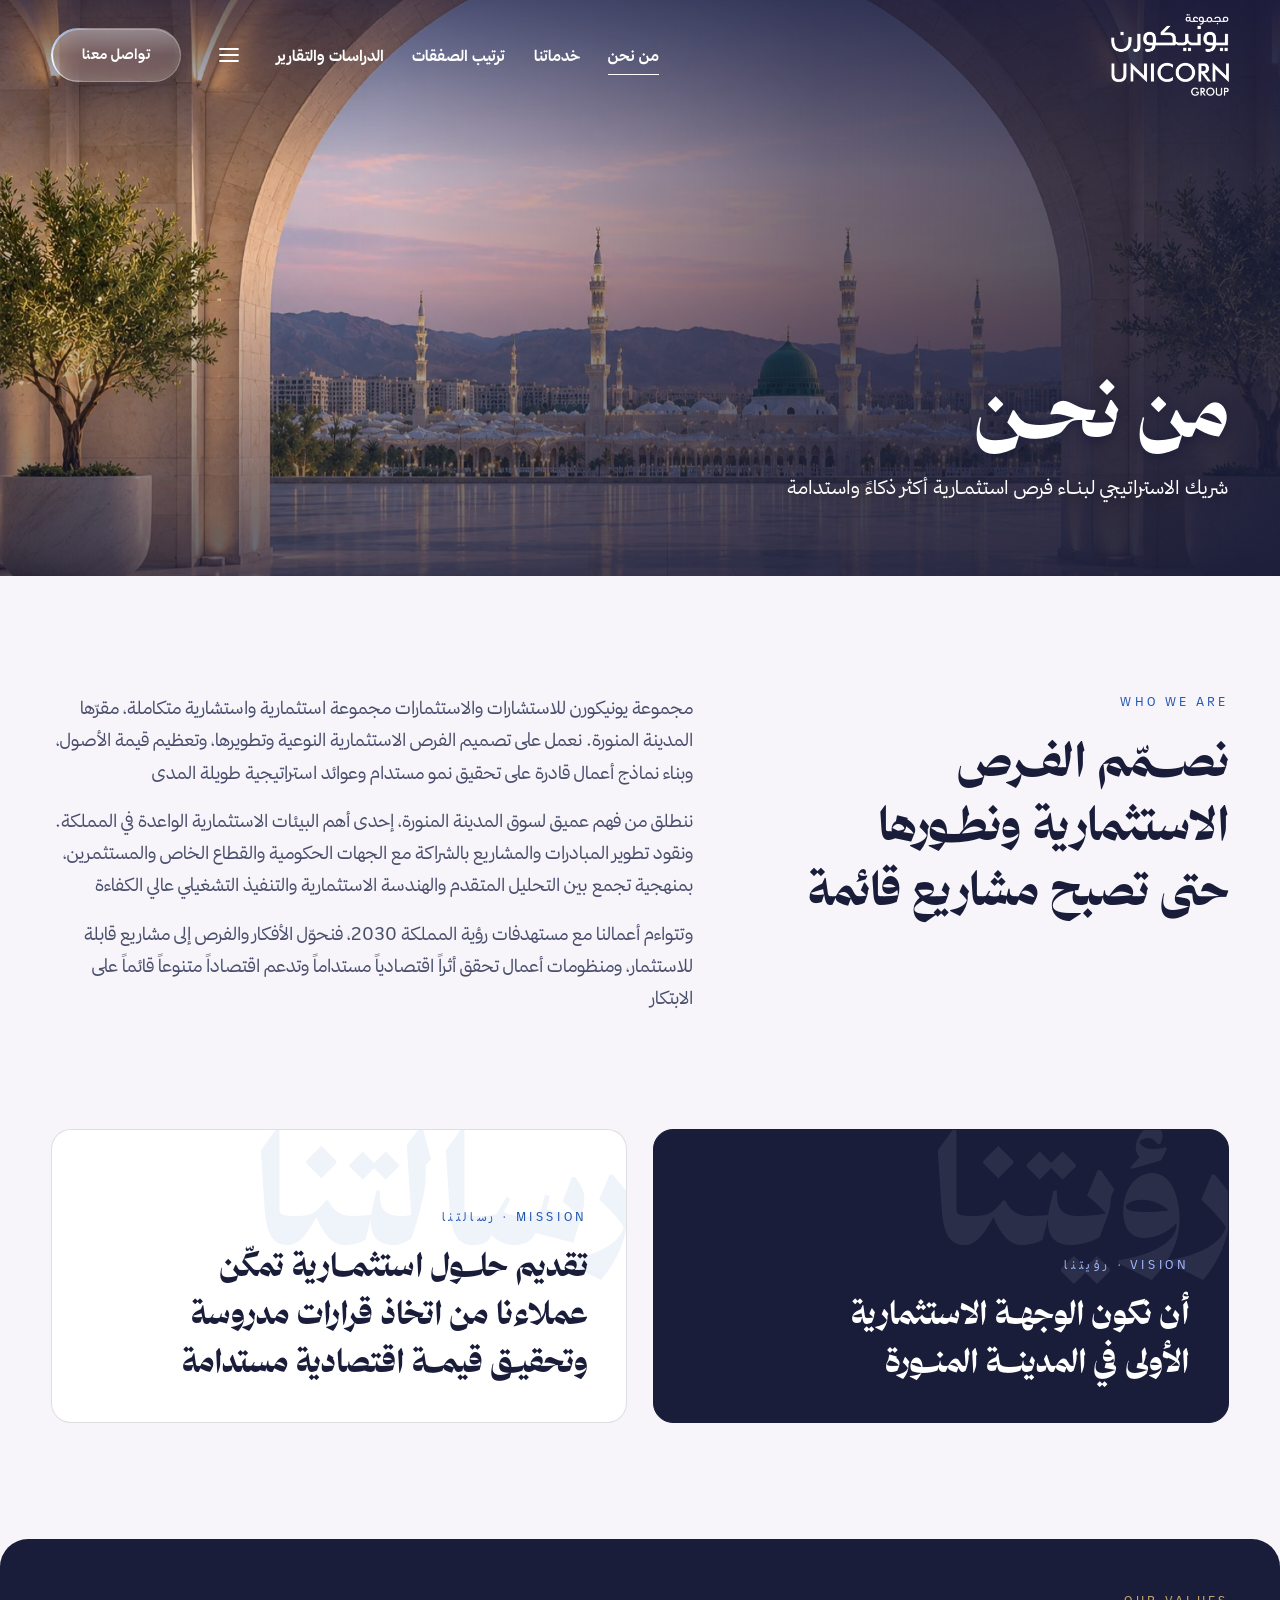
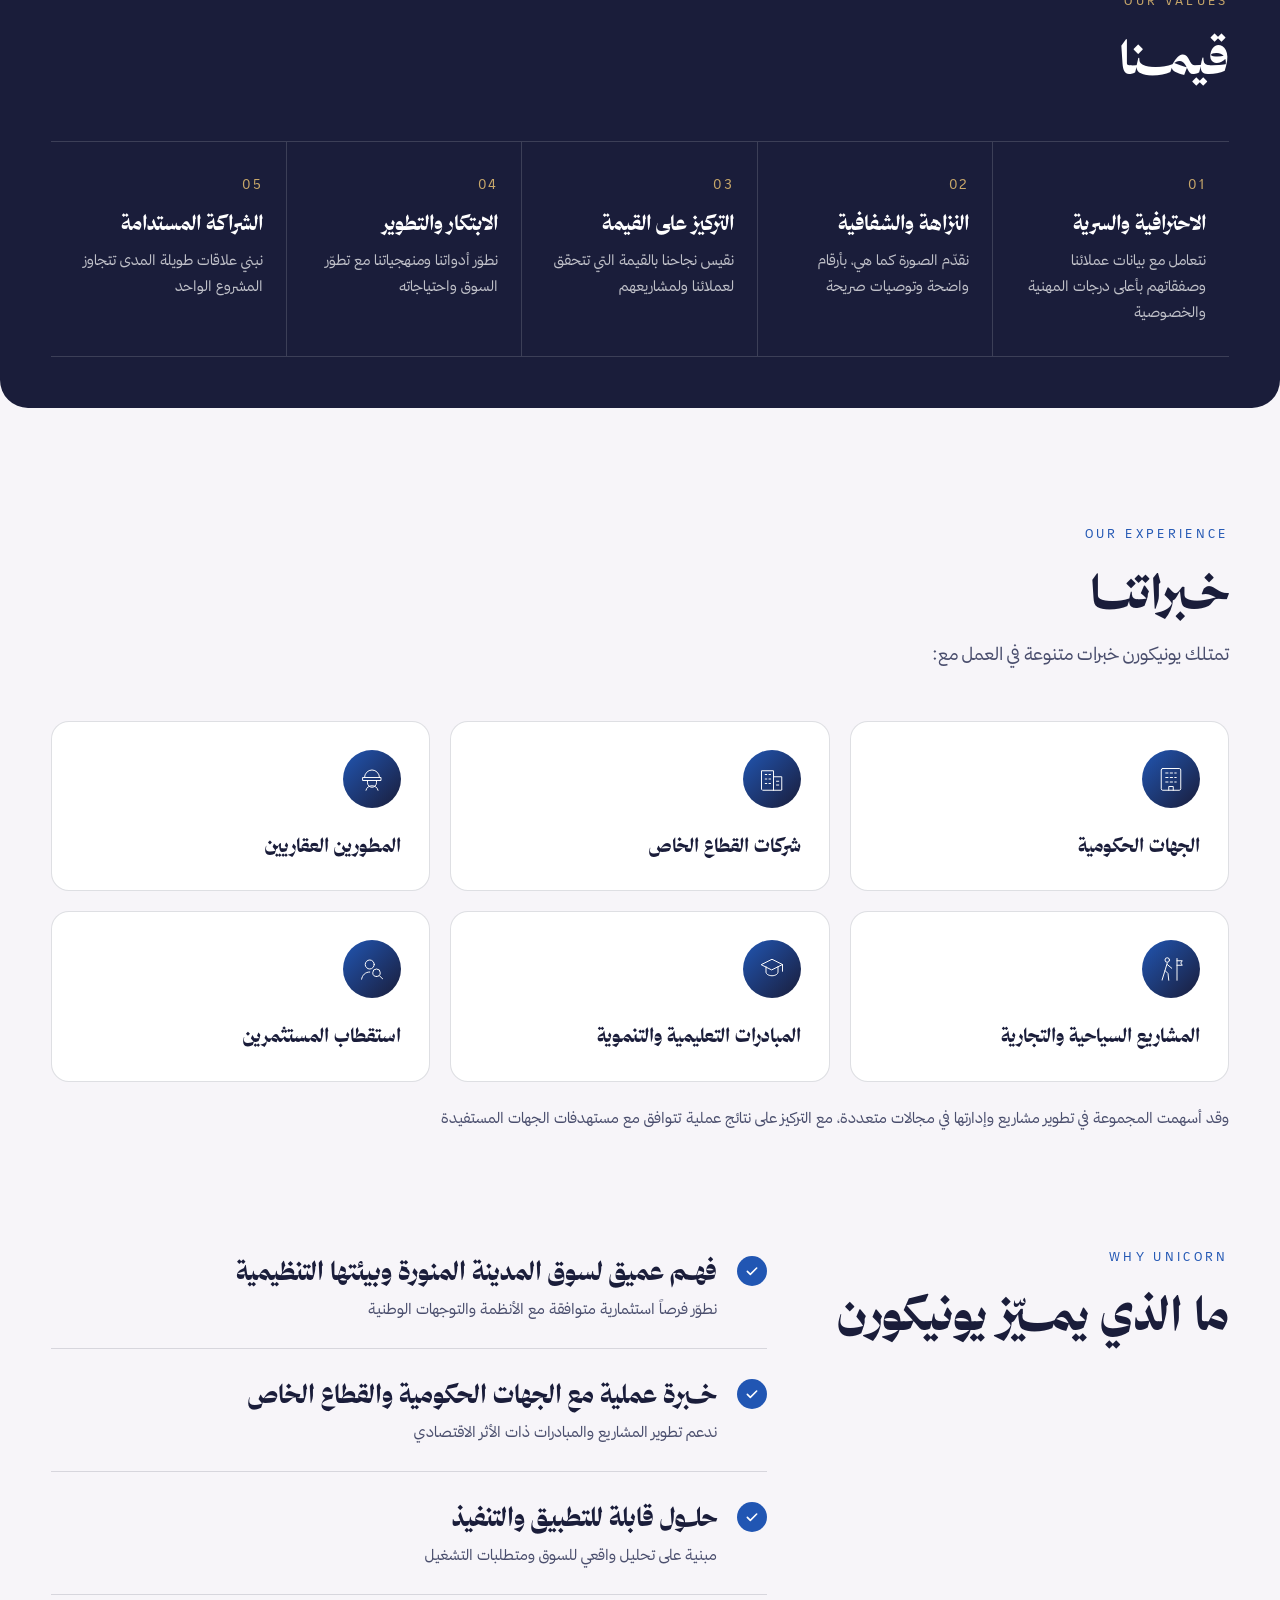
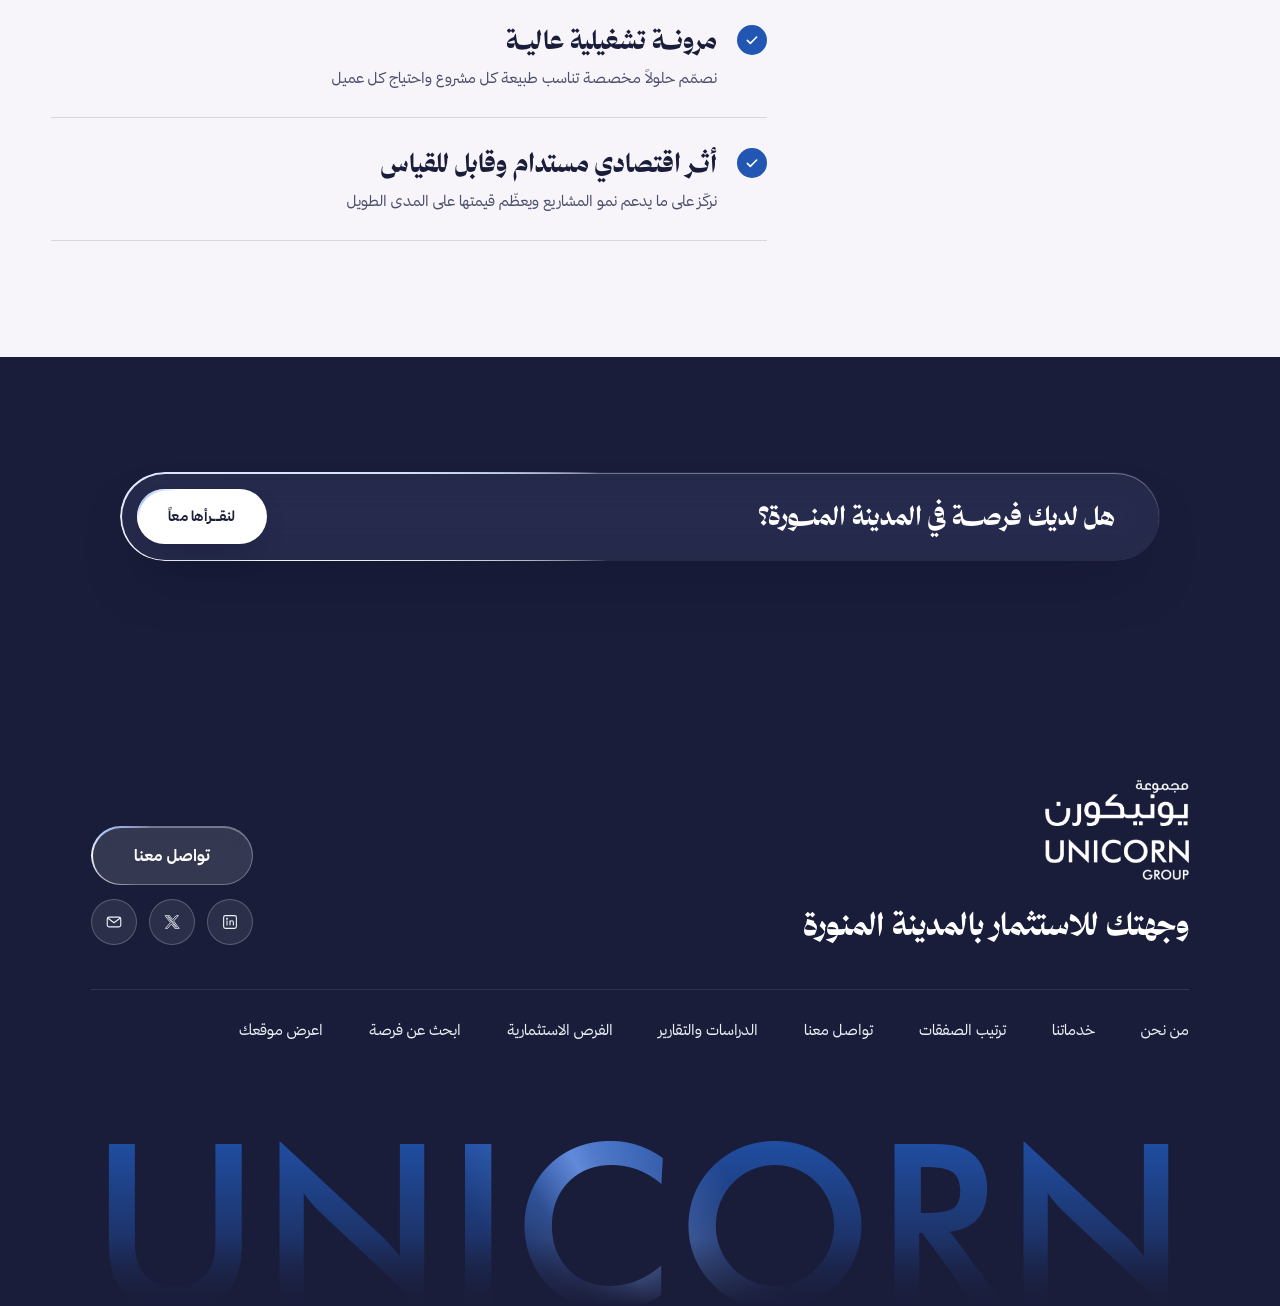
==== commit e7006ea4: "Reports page: market highlights, executive summaries, search and filters, related reports, DM Serif " ====
--- a/about.html
+++ b/about.html
@@ -20,7 +20,7 @@
 <meta name="twitter:site" content="@unicorn_1sa">
 <link rel="alternate" type="text/markdown" title="llms.txt" href="https://sihamsaleh.github.io/unicorn-site/llms.txt">
 <script type="application/ld+json">{"@context": "https://schema.org", "@graph": [{"@type": ["Organization", "ProfessionalService"], "@id": "https://sihamsaleh.github.io/unicorn-site/#org", "name": "مجموعة يونيكورن للاستشارات والاستثمارات", "alternateName": ["Unicorn Group", "يونيكورن"], "url": "https://sihamsaleh.github.io/unicorn-site/", "logo": "https://sihamsaleh.github.io/unicorn-site/assets/img/logo-white.png", "image": "https://sihamsaleh.github.io/unicorn-site/assets/img/hero-1.jpg", "description": "جهة سعودية مقرّها المدينة المنورة متخصصة في سوق المدينة العقاري: تقارير أسبوعية وشهرية، واستشارات مالية واستراتيجية، واستشارات التطوير العقاري، والتقييم الصناعي", "email": "PR@unicorn.com.sa", "address": {"@type": "PostalAddress", "streetAddress": "8991 هانئ بن سعيد النخعي، المذينب", "addressLocality": "المدينة المنورة", "postalCode": "42381", "addressCountry": "SA"}, "areaServed": {"@type": "City", "name": "المدينة المنورة"}, "knowsAbout": ["سوق المدينة المنورة العقاري", "الاستشارات المالية", "دراسات الجدوى", "التطوير العقاري", "التقييم الصناعي"], "contactPoint": [{"@type": "ContactPoint", "contactType": "العلاقات العامة", "email": "PR@unicorn.com.sa"}], "sameAs": ["https://www.linkedin.com/company/unicorn-ksa", "https://x.com/unicorn_1sa"]}, {"@type": "WebPage", "@id": "https://sihamsaleh.github.io/unicorn-site/about.html", "url": "https://sihamsaleh.github.io/unicorn-site/about.html", "name": "من نحن | مجموعة يونيكورن", "description": "مجموعة يونيكورن للاستشارات والاستثمارات في المدينة المنورة: رؤيتنا ورسالتنا وقيمنا، وخبراتنا مع الجهات الحكومية والقطاع الخاص", "inLanguage": "ar", "isPartOf": {"@id": "https://sihamsaleh.github.io/unicorn-site/#site"}, "about": {"@id": "https://sihamsaleh.github.io/unicorn-site/#org"}}]}</script>
-<link rel="stylesheet" href="assets/css/site.css?v=20261126073551">
+<link rel="stylesheet" href="assets/css/site.css?v=20261127010727">
 </head>
 <body class="about">
 <a class="skip" href="#top">انتقل إلى المحتوى</a>
--- a/assets/css/site.css
+++ b/assets/css/site.css
@@ -1893,6 +1893,7 @@
 /* phone footer: the tagline a little lower and a little larger */
 @media (max-width:760px){.mft-head{gap:22px}.mft-tg{font-size:17.5px}}
 
+
 /* «اعرض عقارك» button: a little more room under the title */
 .lyp .lyp-b{margin-top:clamp(18px,2vw,28px)}
 
@@ -1901,3 +1902,113 @@
 .bk-card{margin-top:0;grid-template-columns:1fr;box-shadow:inset 0 0 0 1px rgba(255,255,255,.09)}
 .bk-card h2{margin:0;font-family:var(--display);font-weight:900;font-size:clamp(15px,4.3vw,44px);line-height:1.3;color:#fff;white-space:nowrap}
 .bk-card .lyp-b{margin-top:clamp(18px,2vw,28px)}
+
+/* reports page v2: highlights, executive summary, search and filters, related reports */
+.rp-hl-head,.rp-lib-head{display:flex;align-items:flex-end;justify-content:space-between;gap:16px 32px;flex-wrap:wrap;margin-bottom:clamp(24px,3.4vw,40px)}
+.rp-asof{font-size:14px;color:var(--ink-soft)}
+.rp-kpis{display:grid;grid-template-columns:1.5fr repeat(2,1fr);grid-template-rows:auto auto;gap:14px}
+.rp-kpi{display:flex;flex-direction:column;gap:6px;min-width:0;background:#fff;border:1px solid var(--line);border-radius:22px;padding:clamp(20px,2.2vw,28px)}
+.rp-kpi-lead{grid-row:span 2;justify-content:flex-end;color:#fff;border:0;background:radial-gradient(120% 140% at 0% 0%,#2a3a8a 0%,#1a1d3a 55%,#12142c 100%);padding:clamp(26px,3.4vw,44px)}
+.rp-kl{font-size:14px;color:var(--ink-soft)}
+.rp-kpi-lead .rp-kl{color:rgba(255,255,255,.72)}
+.rp-kv{font-family:var(--latin);font-weight:500;font-size:clamp(30px,3.2vw,42px);line-height:1.15;color:var(--ink);font-variant-numeric:tabular-nums;display:flex;align-items:baseline;gap:8px;flex-wrap:wrap}
+.rp-kv[dir="ltr"]{justify-content:flex-end}
+.rp-kv small{font-family:var(--body);font-size:14px;font-weight:400;color:var(--ink-soft)}
+.rp-kpi-lead .rp-kv{font-size:clamp(52px,7vw,92px);color:#fff}
+.rp-kpi-lead .rp-kv small{color:rgba(255,255,255,.72);font-size:16px}
+.rp-ks{font-size:13.5px;line-height:1.7;color:var(--ink-soft)}
+.rp-kpi-lead .rp-ks{color:rgba(255,255,255,.72)}
+.rp-ks em{font-style:normal;font-family:var(--latin);direction:ltr;unicode-bidi:isolate;color:#1f7a55}
+.rp-prog{height:6px;border-radius:99px;background:rgba(255,255,255,.14);overflow:hidden;margin-top:14px}
+.rp-prog i{display:block;height:100%;border-radius:inherit;background:var(--glow)}
+.rp-chart{margin-top:14px;background:#fff;border:1px solid var(--line);border-radius:22px;padding:clamp(20px,2.6vw,32px)}
+.rp-chart figcaption{display:flex;flex-wrap:wrap;align-items:baseline;gap:4px 14px;margin-bottom:22px}
+.rp-chart figcaption b{font-family:var(--display);font-weight:900;font-size:clamp(18px,1.7vw,22px)}
+.rp-chart figcaption span{font-size:13.5px;color:var(--ink-soft)}
+.rp-bars{list-style:none;display:grid;grid-template-columns:repeat(13,minmax(0,1fr));gap:clamp(4px,1vw,14px);align-items:end;height:220px;direction:ltr}
+.rp-bars li{position:relative;height:100%;display:flex;flex-direction:column;justify-content:flex-end;align-items:center;gap:6px;min-width:0}
+.rp-bars i{display:block;width:100%;max-width:46px;height:var(--h);min-height:3px;border-radius:8px 8px 3px 3px;background:#d9ddef;transition:background .3s}
+.rp-bars li.is-peak i{background:#9aa6d6}
+.rp-bars li.is-now i{background:var(--brand)}
+.rp-bars li:hover i{background:var(--brand-deep)}
+.rp-bv{font-family:var(--latin);font-size:11.5px;color:var(--ink-soft);white-space:nowrap;font-variant-numeric:tabular-nums}
+.rp-bars li.is-now .rp-bv{color:var(--brand);font-weight:500}
+.rp-bw{font-family:var(--latin);font-size:12px;color:var(--ink-soft)}
+.rp-note{margin-top:16px;font-size:13.5px;color:var(--ink-soft)}
+
+.rp-tools{display:flex;gap:12px 18px;align-items:center;justify-content:space-between;flex-wrap:wrap;margin-bottom:14px}
+.rp-search{flex:1 1 320px;max-width:520px;position:relative;display:block}
+.rp-search svg{position:absolute;inset-inline-start:18px;top:50%;width:18px;height:18px;transform:translateY(-50%);fill:none;stroke:var(--ink-soft);stroke-width:1.6;stroke-linecap:round;pointer-events:none}
+.rp-search input{width:100%;font:inherit;font-size:16px;color:var(--ink);background:#fff;border:1px solid var(--line);border-radius:999px;padding:13px 50px 13px 20px;transition:border-color .25s,box-shadow .25s;-webkit-appearance:none;appearance:none}
+.rp-search input::placeholder{color:#8a8da6}
+.rp-search input:focus{outline:none;border-color:var(--brand);box-shadow:0 0 0 4px rgba(33,86,179,.1)}
+.rp-f{display:flex;gap:8px;flex-wrap:wrap}
+.rp-f button{display:inline-flex;align-items:center;gap:8px;font-size:14.5px;padding:9px 16px;border:1px solid var(--line);border-radius:999px;background:#fff;transition:background .25s,color .25s,border-color .25s}
+.rp-f button span{font-family:var(--latin);font-size:12px;min-width:22px;padding:1px 6px;border-radius:99px;background:var(--paper);color:var(--ink-soft);text-align:center}
+.rp-f button[aria-pressed="true"]{background:var(--ink);border-color:var(--ink);color:#fff}
+.rp-f button[aria-pressed="true"] span{background:rgba(255,255,255,.16);color:#fff}
+.rp-f button:focus-visible,.rp-tg:focus-visible{outline:2px solid var(--brand);outline-offset:3px}
+.rp-count{font-size:13.5px;color:var(--ink-soft);margin-bottom:14px;min-height:1.8em}
+.rp-list{display:grid;gap:12px}
+.rp-card{background:#fff;border:1px solid var(--line);border-radius:22px;overflow:hidden;transition:border-color .3s,box-shadow .3s;scroll-margin-top:110px}
+.rp-card.is-open{border-color:rgba(33,86,179,.35);box-shadow:0 24px 50px -34px rgba(26,29,58,.45)}
+.rp-card.is-hit{animation:rpHit 1.4s ease}
+@keyframes rpHit{0%,100%{box-shadow:0 0 0 0 rgba(240,196,138,0)}30%{box-shadow:0 0 0 4px rgba(240,196,138,.7)}}
+.rp-top{display:grid;grid-template-columns:minmax(0,1fr) auto;grid-template-areas:"id m" "h m";gap:6px 32px;align-items:center;padding:clamp(20px,2.4vw,28px) clamp(20px,2.6vw,32px) 14px}
+.rp-id{grid-area:id;display:flex;align-items:center;gap:12px;flex-wrap:wrap;font-size:13.5px;color:var(--ink-soft)}
+.rp-tag{font-size:12px;color:var(--brand);border:1px solid currentColor;border-radius:99px;padding:1px 11px}
+.is-lock .rp-tag{color:#a07a3c}
+.rp-top h3{grid-area:h;font-family:var(--display);font-weight:900;font-size:clamp(19px,1.9vw,24px);line-height:1.45;color:var(--ink);text-wrap:balance}
+.rp-m{grid-area:m;display:grid;grid-template-columns:repeat(4,auto);gap:0}
+.rp-m div{padding-inline:clamp(12px,1.6vw,22px);border-inline-start:1px solid var(--line);min-width:0}
+.rp-m div:first-child{border-inline-start:0}
+.rp-m dt{font-size:12.5px;color:var(--ink-soft);white-space:nowrap}
+.rp-m dd{font-family:var(--latin);font-weight:500;font-size:clamp(18px,1.7vw,22px);color:var(--ink);font-variant-numeric:tabular-nums;white-space:nowrap}
+.rp-m dd small{font-family:var(--body);font-size:12px;font-weight:400;color:var(--ink-soft);margin-inline-start:4px}
+.rp-lockn{grid-area:m;font-size:14px;color:var(--ink-soft)}
+.rp-tg{display:flex;align-items:center;gap:8px;margin-inline:clamp(20px,2.6vw,32px);margin-bottom:clamp(16px,2vw,22px);font-size:14.5px;color:var(--brand)}
+.rp-tg svg{width:18px;height:18px;fill:none;stroke:currentColor;stroke-width:1.6;stroke-linecap:round;stroke-linejoin:round;transition:transform .35s cubic-bezier(.2,.8,.2,1)}
+.rp-tg[aria-expanded="true"] svg{transform:rotate(180deg)}
+.rp-body{border-top:1px solid var(--line);padding:clamp(20px,2.4vw,28px) clamp(20px,2.6vw,32px);display:grid;gap:22px;animation:rpIn .45s cubic-bezier(.2,.8,.2,1)}
+.rp-body[hidden],.rp-card[hidden],.rp-empty[hidden]{display:none}
+@keyframes rpIn{from{opacity:0;transform:translateY(-6px)}to{opacity:1;transform:none}}
+.rp-pts{list-style:none;display:grid;gap:10px;counter-reset:rp;max-width:880px}
+.rp-pts li{counter-increment:rp;position:relative;padding-inline-start:40px;font-size:16px;line-height:1.8;color:var(--ink)}
+.rp-pts li::before{content:counter(rp,decimal-leading-zero);position:absolute;inset-inline-start:0;top:2px;font-family:var(--latin);font-size:12.5px;color:#a07a3c;letter-spacing:.04em}
+.rp-go{justify-self:start;display:inline-flex;align-items:center;gap:10px;background:var(--ink);color:#fff;border-radius:999px;padding:11px 22px;font-size:15px;transition:background .25s}
+.rp-go:hover{background:var(--brand)}
+.rp-go svg{width:14px;height:14px;fill:none;stroke:currentColor;stroke-width:1.6;stroke-linecap:round;stroke-linejoin:round}
+.rp-rel{border-top:1px dashed var(--line);padding-top:18px}
+.rp-rel-h{display:block;font-size:13px;color:var(--ink-soft);margin-bottom:10px}
+.rp-rel-l{display:grid;grid-template-columns:repeat(auto-fill,minmax(220px,1fr));gap:10px}
+.rp-rel-l a{display:flex;flex-direction:column;gap:2px;padding:12px 16px;border-radius:16px;background:var(--paper);transition:background .25s}
+.rp-rel-l a:hover{background:#eceaf3}
+.rp-rt{font-size:12px;color:var(--brand)}
+.rp-rn{font-size:14.5px;line-height:1.6;color:var(--ink)}
+.rp-empty{padding:40px 0;text-align:center;color:var(--ink-soft)}
+@media (max-width:980px){
+  .rp-kpis{grid-template-columns:1fr 1fr}
+  .rp-kpi-lead{grid-row:auto;grid-column:1/-1}
+  .rp-top{grid-template-columns:1fr;grid-template-areas:"id" "h" "m";gap:8px}
+  .rp-m{margin-top:8px}
+}
+@media (max-width:600px){
+  .rp-kpis{gap:10px}
+  .rp-kpi{border-radius:18px;padding:16px}
+  .rp-kv{font-size:26px}
+  .rp-bars{height:180px;gap:3px}
+  .rp-bv{font-size:9px;writing-mode:vertical-rl;transform:rotate(180deg)}
+  .rp-m{grid-template-columns:1fr 1fr;gap:12px 0}
+  .rp-m div:nth-child(3){border-inline-start:0}
+  .rp-m div{padding-inline:0 12px}
+  .rp-m div+div{padding-inline-start:12px}
+  .rp-m div:nth-child(3){padding-inline-start:0}
+  .rp-search{flex-basis:100%;max-width:none}
+  .rp-pts li{font-size:15px;padding-inline-start:34px}
+}
+@media (prefers-reduced-motion:reduce){.rp-body,.rp-card.is-hit{animation:none}.rp-tg svg{transition:none}}
+
+/* reports page numbers: DM Serif Display, all digits on one level */
+@font-face{font-family:"Report Num";src:url("../fonts/dm-serif-display-latin.woff2") format("woff2");font-weight:400;font-display:swap;unicode-range:U+0030-0039,U+002B-002E,U+0025}
+.rp-kv,.rp-m dd,.rp-bv,.rp-bw,.rp-ks em,.rp-f button span,.rp-pts li::before{font-family:"Report Num",var(--latin);font-weight:400;font-variant-numeric:lining-nums;font-feature-settings:"lnum" 1}
+.rp-kv{letter-spacing:0}
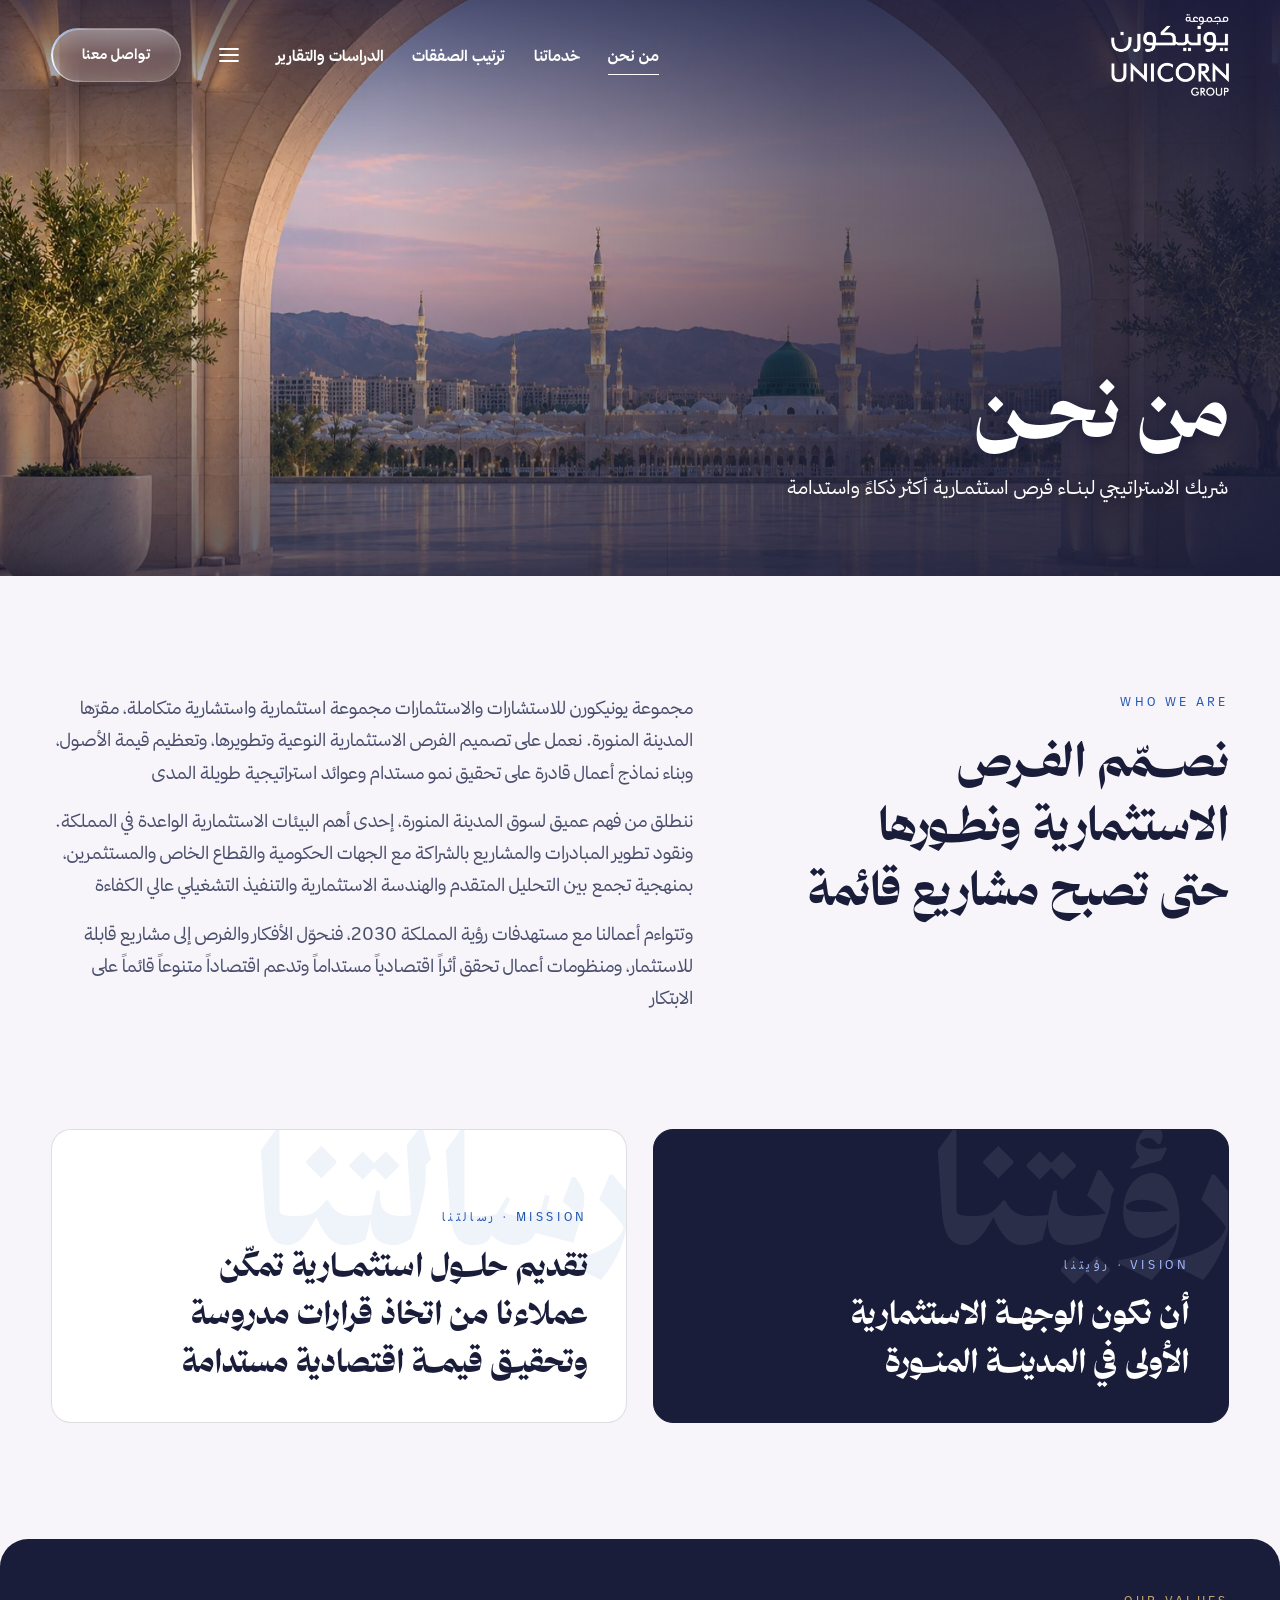
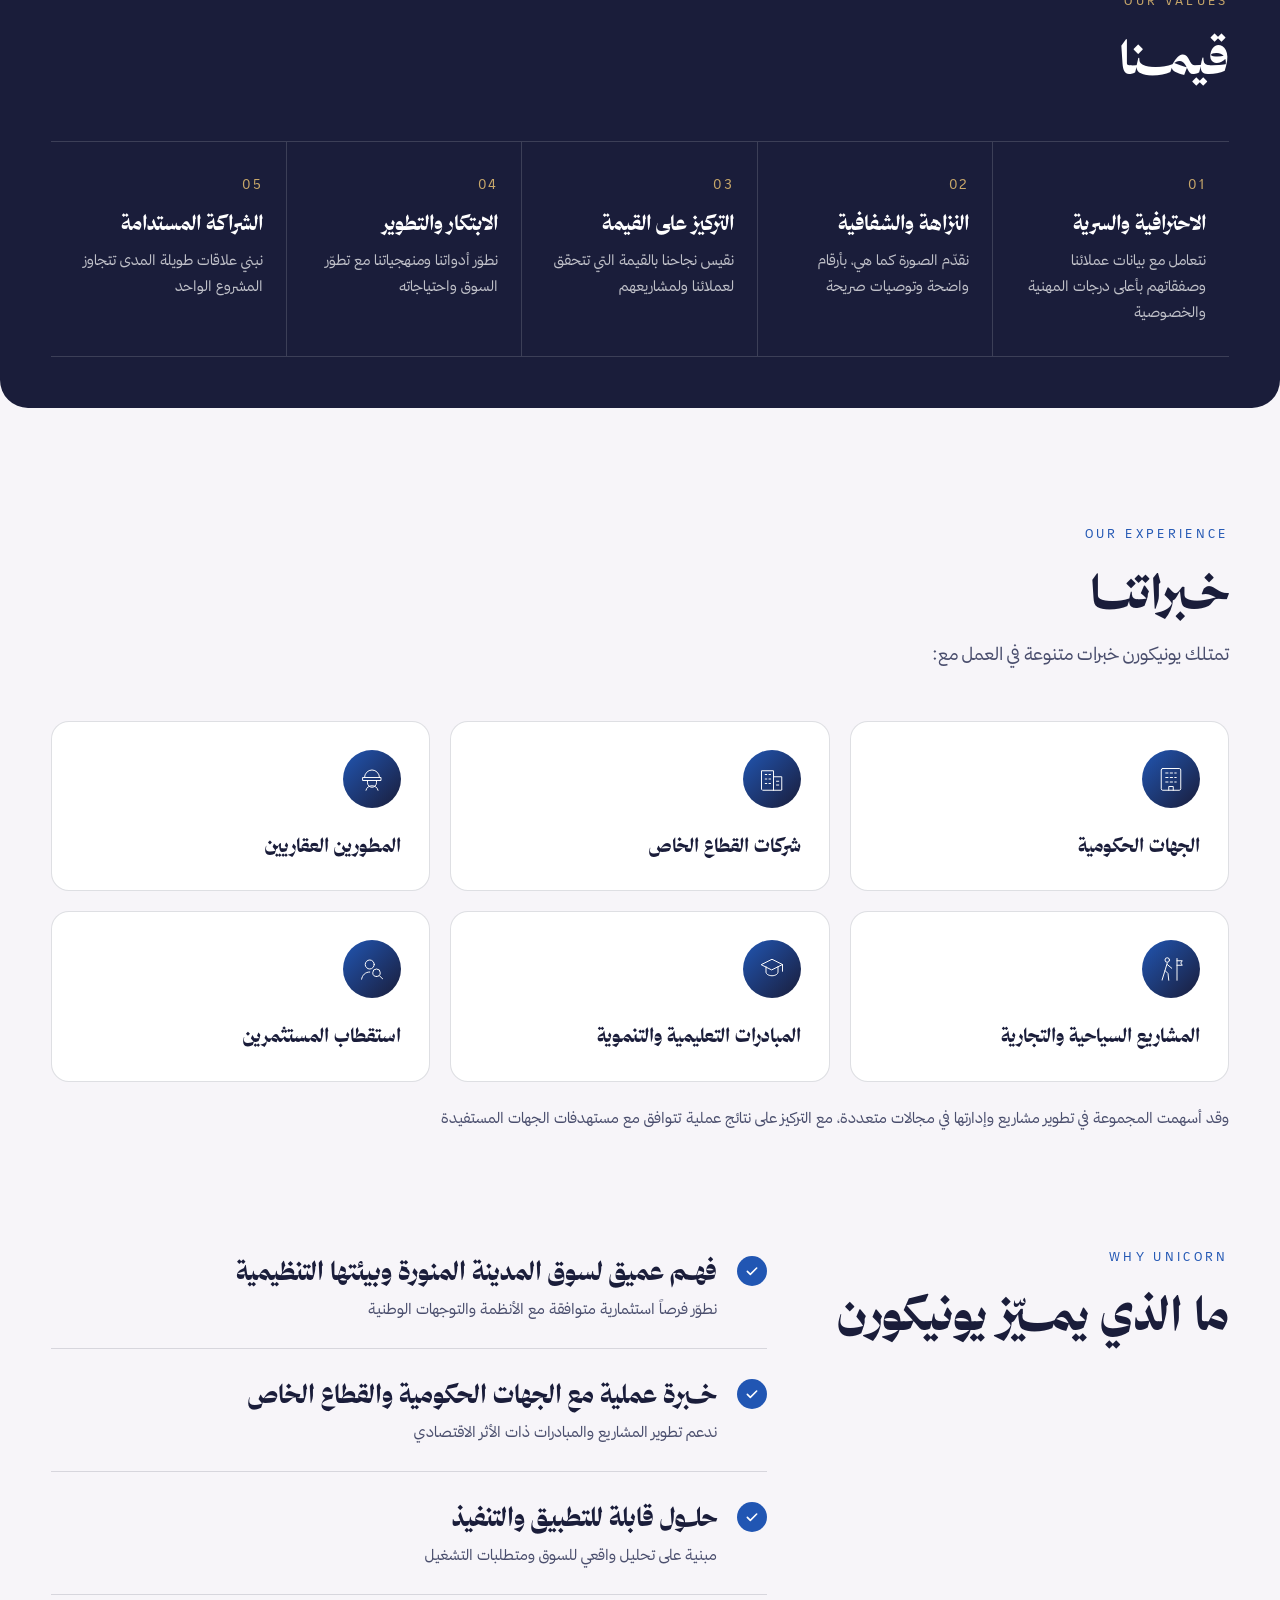
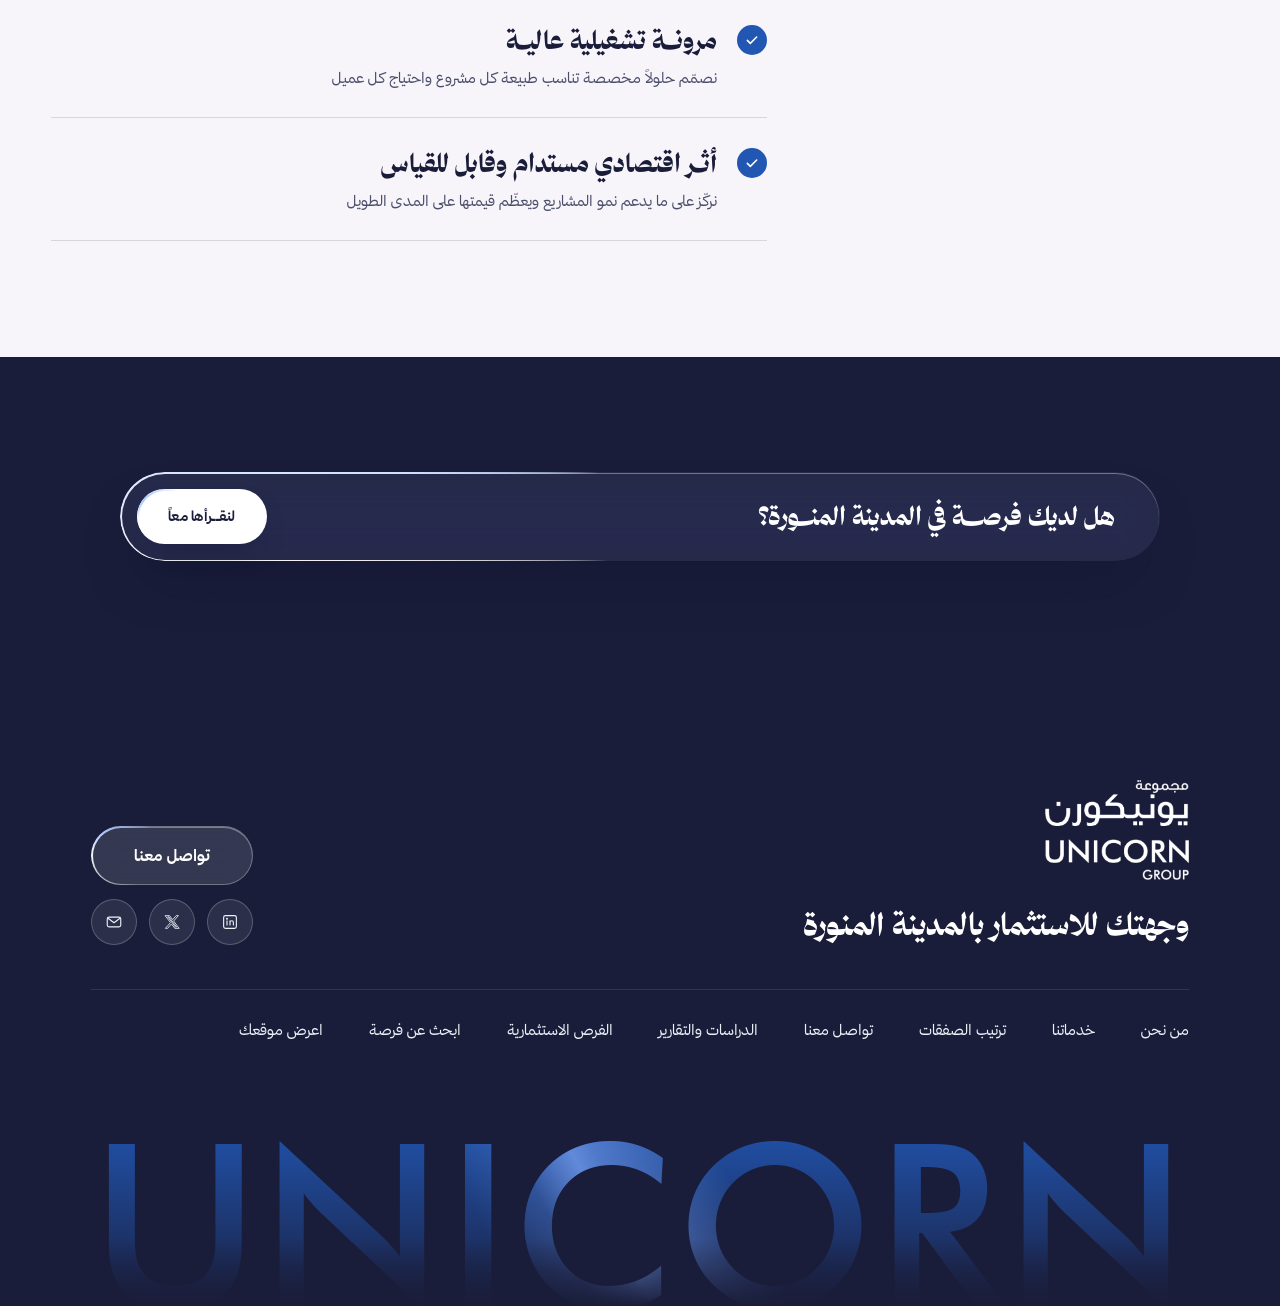
==== commit 559517c4: "Reports page: report types as a tab list with one navy panel Co-Authored-By: Claude Opus 5.5 <norepl" ====
--- a/about.html
+++ b/about.html
@@ -20,7 +20,7 @@
 <meta name="twitter:site" content="@unicorn_1sa">
 <link rel="alternate" type="text/markdown" title="llms.txt" href="https://sihamsaleh.github.io/unicorn-site/llms.txt">
 <script type="application/ld+json">{"@context": "https://schema.org", "@graph": [{"@type": ["Organization", "ProfessionalService"], "@id": "https://sihamsaleh.github.io/unicorn-site/#org", "name": "مجموعة يونيكورن للاستشارات والاستثمارات", "alternateName": ["Unicorn Group", "يونيكورن"], "url": "https://sihamsaleh.github.io/unicorn-site/", "logo": "https://sihamsaleh.github.io/unicorn-site/assets/img/logo-white.png", "image": "https://sihamsaleh.github.io/unicorn-site/assets/img/hero-1.jpg", "description": "جهة سعودية مقرّها المدينة المنورة متخصصة في سوق المدينة العقاري: تقارير أسبوعية وشهرية، واستشارات مالية واستراتيجية، واستشارات التطوير العقاري، والتقييم الصناعي", "email": "PR@unicorn.com.sa", "address": {"@type": "PostalAddress", "streetAddress": "8991 هانئ بن سعيد النخعي، المذينب", "addressLocality": "المدينة المنورة", "postalCode": "42381", "addressCountry": "SA"}, "areaServed": {"@type": "City", "name": "المدينة المنورة"}, "knowsAbout": ["سوق المدينة المنورة العقاري", "الاستشارات المالية", "دراسات الجدوى", "التطوير العقاري", "التقييم الصناعي"], "contactPoint": [{"@type": "ContactPoint", "contactType": "العلاقات العامة", "email": "PR@unicorn.com.sa"}], "sameAs": ["https://www.linkedin.com/company/unicorn-ksa", "https://x.com/unicorn_1sa"]}, {"@type": "WebPage", "@id": "https://sihamsaleh.github.io/unicorn-site/about.html", "url": "https://sihamsaleh.github.io/unicorn-site/about.html", "name": "من نحن | مجموعة يونيكورن", "description": "مجموعة يونيكورن للاستشارات والاستثمارات في المدينة المنورة: رؤيتنا ورسالتنا وقيمنا، وخبراتنا مع الجهات الحكومية والقطاع الخاص", "inLanguage": "ar", "isPartOf": {"@id": "https://sihamsaleh.github.io/unicorn-site/#site"}, "about": {"@id": "https://sihamsaleh.github.io/unicorn-site/#org"}}]}</script>
-<link rel="stylesheet" href="assets/css/site.css?v=20261127010727">
+<link rel="stylesheet" href="assets/css/site.css?v=20261127011629">
 </head>
 <body class="about">
 <a class="skip" href="#top">انتقل إلى المحتوى</a>
--- a/assets/css/site.css
+++ b/assets/css/site.css
@@ -2012,3 +2012,24 @@
 @font-face{font-family:"Report Num";src:url("../fonts/dm-serif-display-latin.woff2") format("woff2");font-weight:400;font-display:swap;unicode-range:U+0030-0039,U+002B-002E,U+0025}
 .rp-kv,.rp-m dd,.rp-bv,.rp-bw,.rp-ks em,.rp-f button span,.rp-pts li::before{font-family:"Report Num",var(--latin);font-weight:400;font-variant-numeric:lining-nums;font-feature-settings:"lnum" 1}
 .rp-kv{letter-spacing:0}
+
+/* reports page: report types as a tab list with one navy panel */
+.rt{display:grid;grid-template-columns:minmax(240px,320px) 1fr;gap:14px;align-items:stretch}
+.rt-tb{display:grid;grid-auto-rows:1fr;gap:10px}
+.rt-tb button{display:flex;justify-content:space-between;align-items:center;gap:12px;text-align:start;padding:18px 22px;border-radius:18px;border:1px solid var(--line);background:#fff;font-family:var(--display);font-weight:900;font-size:19px;color:var(--ink);transition:background .3s,color .3s,border-color .3s}
+.rt-tb button span{font-family:var(--latin);font-weight:400;font-size:11px;letter-spacing:.2em;opacity:.65}
+.rt-tb button:hover{border-color:rgba(33,86,179,.35)}
+.rt-tb button[aria-selected="true"]{background:var(--ink);border-color:var(--ink);color:#fff}
+.rt-tb button:focus-visible{outline:2px solid var(--brand);outline-offset:3px}
+.rt-pns{display:grid}
+.rt-pn{display:flex;flex-direction:column;justify-content:center;gap:10px;border-radius:24px;padding:clamp(26px,3.4vw,44px);color:#fff;background:radial-gradient(120% 140% at 0% 0%,#2a3a8a 0%,#1a1d3a 55%,#12142c 100%);animation:rtIn .45s cubic-bezier(.2,.8,.2,1)}
+.rt-pn[hidden]{display:none}
+@keyframes rtIn{from{opacity:0}to{opacity:1}}
+.rt-k{font-family:var(--latin);font-size:12px;letter-spacing:.24em;text-transform:uppercase;color:var(--glow)}
+.rt-pn h3{font-family:var(--display);font-weight:900;font-size:clamp(24px,2.6vw,32px);line-height:1.35;color:#fff}
+.rt-pn p{color:rgba(255,255,255,.78);font-size:16px;max-width:560px}
+.rt-go{align-self:flex-start;display:inline-flex;align-items:center;gap:8px;margin-top:4px;font-size:15px;color:var(--glow)}
+.rt-go svg{width:14px;height:14px;fill:none;stroke:currentColor;stroke-width:1.6;stroke-linecap:round;stroke-linejoin:round;transition:transform .3s}
+.rt-go:hover svg{transform:translateX(-4px)}
+@media (max-width:760px){.rt{grid-template-columns:1fr}.rt-tb button{padding:14px 18px;font-size:17px}}
+@media (prefers-reduced-motion:reduce){.rt-pn{animation:none}}
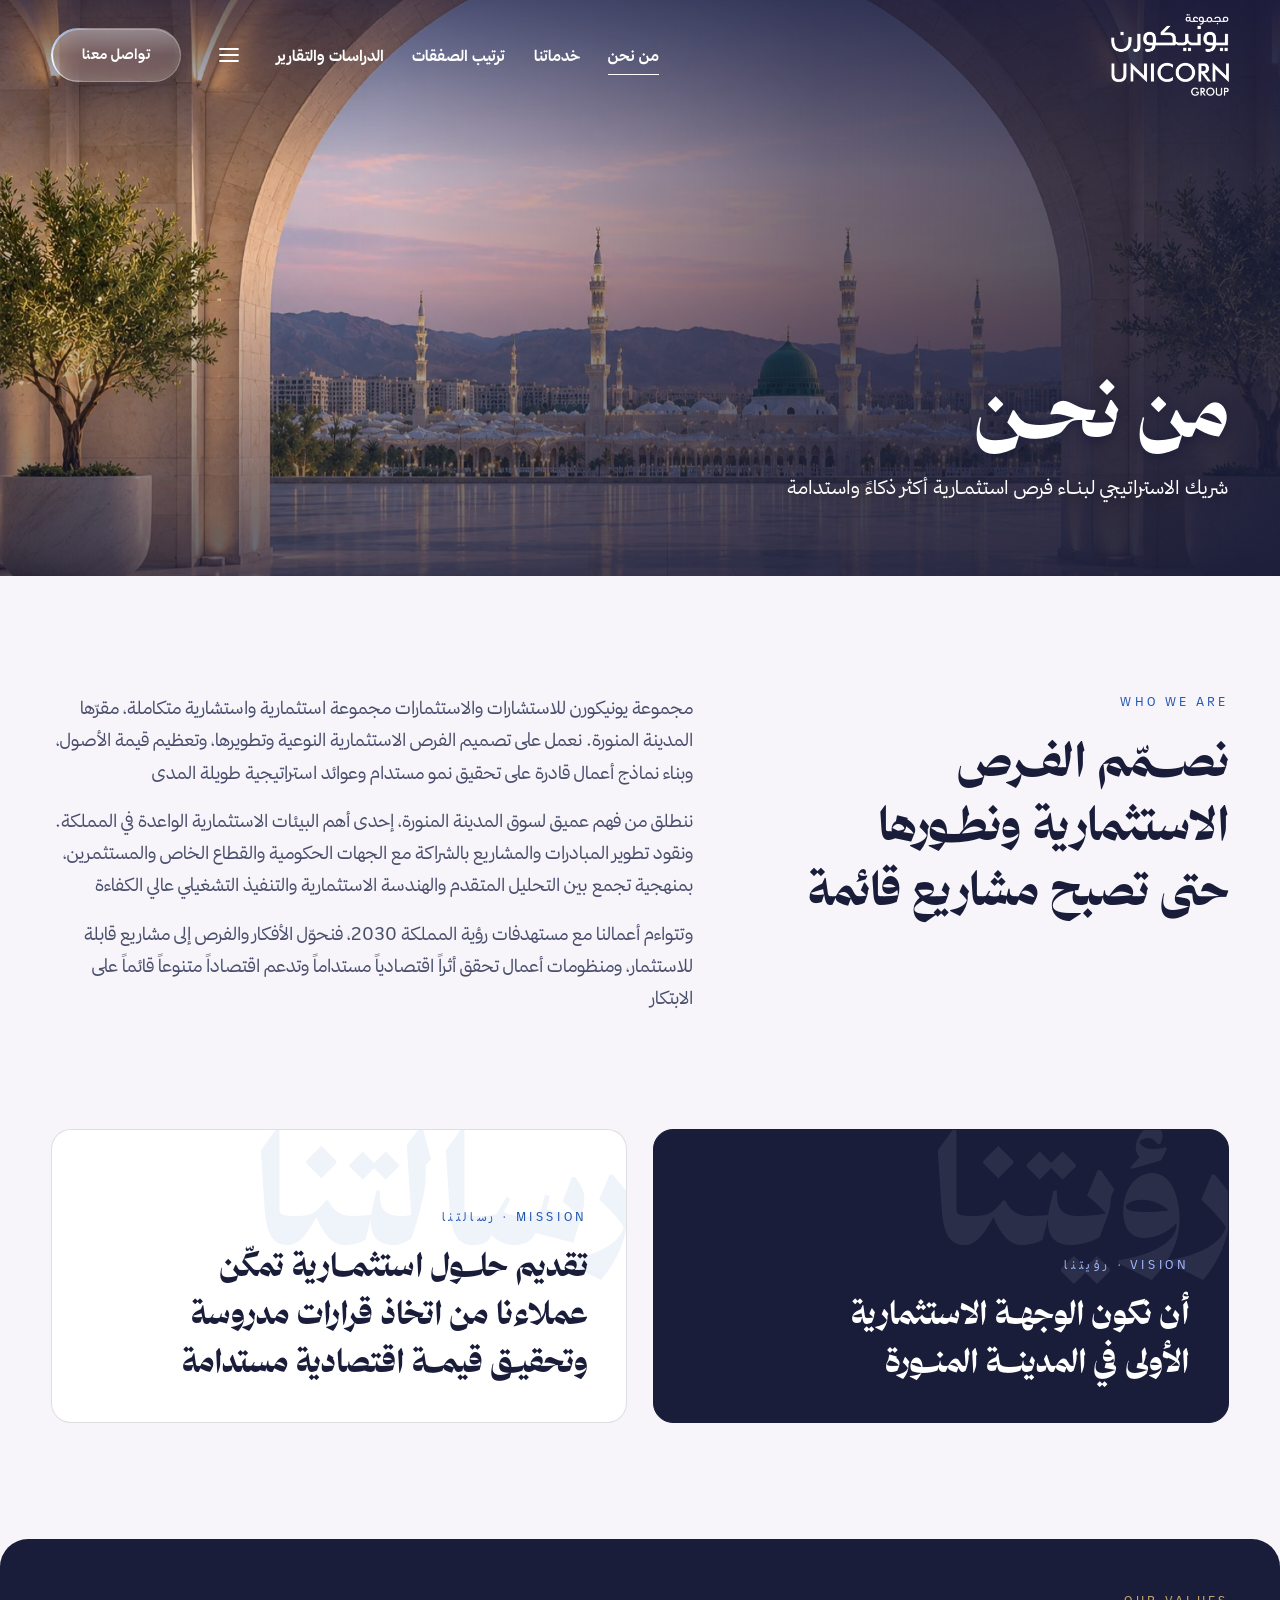
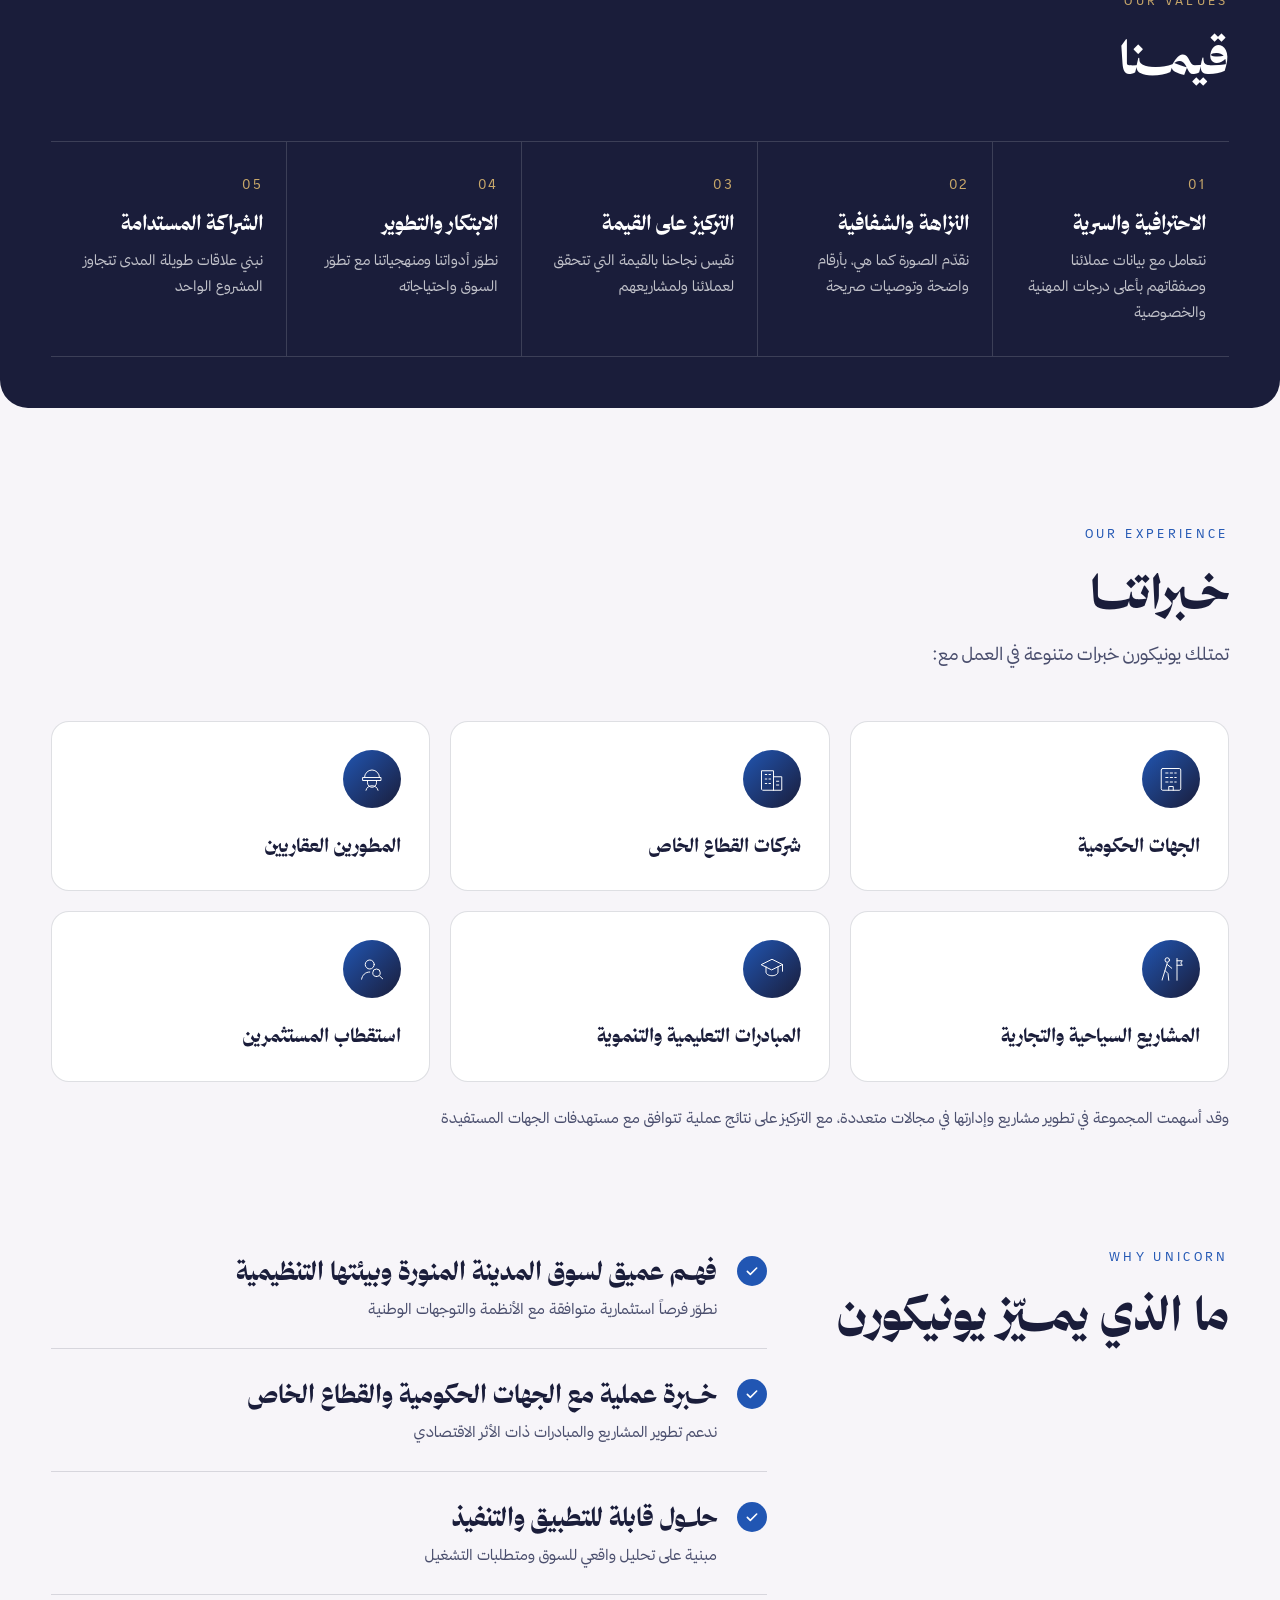
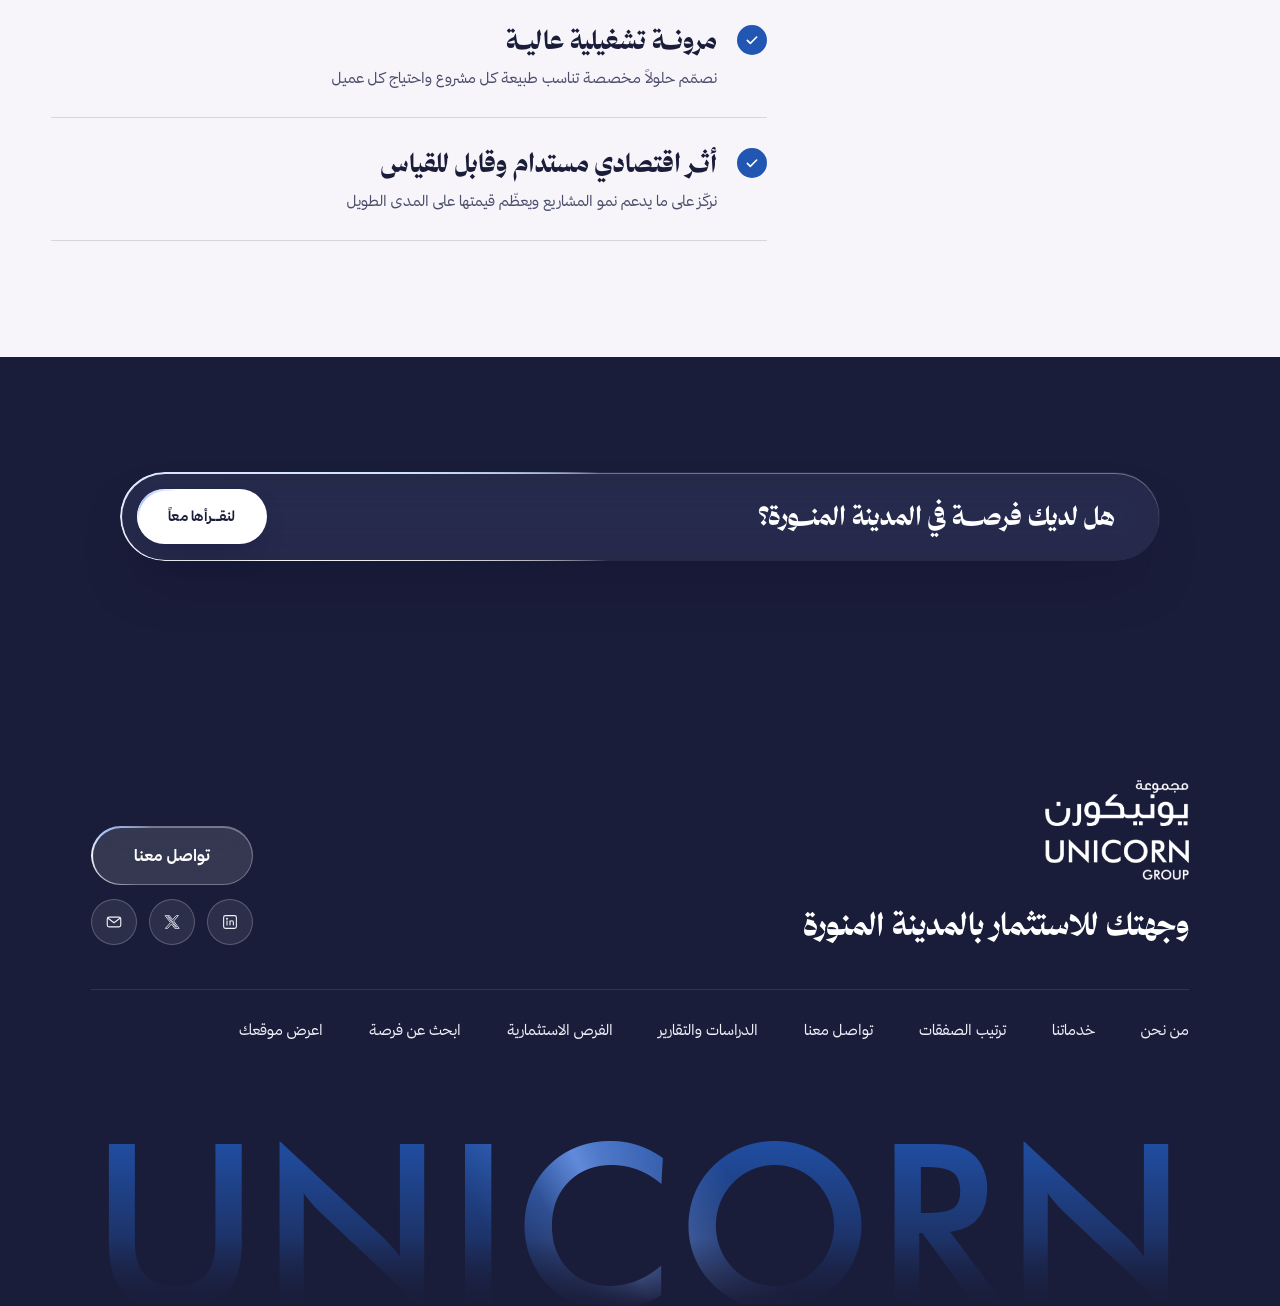
==== commit e8b41e17: "Reports page: reconciled week 33, documented indicators, on-demand section, filters, PDFs Co-Authore" ====
--- a/about.html
+++ b/about.html
@@ -20,7 +20,7 @@
 <meta name="twitter:site" content="@unicorn_1sa">
 <link rel="alternate" type="text/markdown" title="llms.txt" href="https://sihamsaleh.github.io/unicorn-site/llms.txt">
 <script type="application/ld+json">{"@context": "https://schema.org", "@graph": [{"@type": ["Organization", "ProfessionalService"], "@id": "https://sihamsaleh.github.io/unicorn-site/#org", "name": "مجموعة يونيكورن للاستشارات والاستثمارات", "alternateName": ["Unicorn Group", "يونيكورن"], "url": "https://sihamsaleh.github.io/unicorn-site/", "logo": "https://sihamsaleh.github.io/unicorn-site/assets/img/logo-white.png", "image": "https://sihamsaleh.github.io/unicorn-site/assets/img/hero-1.jpg", "description": "جهة سعودية مقرّها المدينة المنورة متخصصة في سوق المدينة العقاري: تقارير أسبوعية وشهرية، واستشارات مالية واستراتيجية، واستشارات التطوير العقاري، والتقييم الصناعي", "email": "PR@unicorn.com.sa", "address": {"@type": "PostalAddress", "streetAddress": "8991 هانئ بن سعيد النخعي، المذينب", "addressLocality": "المدينة المنورة", "postalCode": "42381", "addressCountry": "SA"}, "areaServed": {"@type": "City", "name": "المدينة المنورة"}, "knowsAbout": ["سوق المدينة المنورة العقاري", "الاستشارات المالية", "دراسات الجدوى", "التطوير العقاري", "التقييم الصناعي"], "contactPoint": [{"@type": "ContactPoint", "contactType": "العلاقات العامة", "email": "PR@unicorn.com.sa"}], "sameAs": ["https://www.linkedin.com/company/unicorn-ksa", "https://x.com/unicorn_1sa"]}, {"@type": "WebPage", "@id": "https://sihamsaleh.github.io/unicorn-site/about.html", "url": "https://sihamsaleh.github.io/unicorn-site/about.html", "name": "من نحن | مجموعة يونيكورن", "description": "مجموعة يونيكورن للاستشارات والاستثمارات في المدينة المنورة: رؤيتنا ورسالتنا وقيمنا، وخبراتنا مع الجهات الحكومية والقطاع الخاص", "inLanguage": "ar", "isPartOf": {"@id": "https://sihamsaleh.github.io/unicorn-site/#site"}, "about": {"@id": "https://sihamsaleh.github.io/unicorn-site/#org"}}]}</script>
-<link rel="stylesheet" href="assets/css/site.css?v=20261127011629">
+<link rel="stylesheet" href="assets/css/site.css?v=20261127012253">
 </head>
 <body class="about">
 <a class="skip" href="#top">انتقل إلى المحتوى</a>
--- a/assets/css/site.css
+++ b/assets/css/site.css
@@ -2033,3 +2033,61 @@
 .rt-go:hover svg{transform:translateX(-4px)}
 @media (max-width:760px){.rt{grid-template-columns:1fr}.rt-tb button{padding:14px 18px;font-size:17px}}
 @media (prefers-reduced-motion:reduce){.rt-pn{animation:none}}
+
+/* reports page v3: documented indicators, card dates and actions, filters, on-demand */
+.rp-per{display:inline-block;align-self:flex-start;font-size:11.5px;line-height:1.6;color:var(--brand);background:rgba(33,86,179,.07);border-radius:99px;padding:2px 10px;margin-bottom:4px}
+.rp-kpi-lead .rp-per{color:var(--glow);background:rgba(240,196,138,.12)}
+.rp-bv sup,.rp-note sup{color:#a07a3c;font-size:.85em;margin-inline-start:1px}
+.rp-note+.rp-note{margin-top:4px}
+.rp-src{display:flex;flex-wrap:wrap;gap:4px 18px;margin-top:16px;padding-top:14px;border-top:1px solid var(--line);font-size:13px;color:var(--ink-soft)}
+.rp-src span+span{padding-inline-start:18px;border-inline-start:1px solid var(--line)}
+.rp-top{grid-template-areas:"id m" "h m" "desc m" "dates m";row-gap:8px}
+.rp-no{font-size:13px;color:var(--ink-soft)}
+.rp-upd{font-size:12px;color:#a07a3c;background:rgba(160,122,60,.1);border-radius:99px;padding:1px 10px}
+.rp-desc{grid-area:desc;font-size:14.5px;line-height:1.8;color:var(--ink-soft);max-width:640px}
+.rp-dates{grid-area:dates;display:flex;flex-wrap:wrap;gap:6px 22px;margin-top:2px}
+.rp-dates div{display:flex;gap:8px;align-items:baseline;font-size:13.5px}
+.rp-dates dt{color:var(--ink-soft)}
+.rp-dates dd{color:var(--ink)}
+.rp-m{grid-template-columns:repeat(3,auto)}
+.rp-m dd small{display:block;margin:0;font-size:11.5px}
+.rp-acts{display:flex;flex-wrap:wrap;align-items:center;gap:10px 12px;padding:0 clamp(20px,2.6vw,32px) clamp(18px,2.2vw,24px)}
+.rp-acts .rp-go{padding:10px 20px;font-size:14.5px}
+.rp-dl{display:inline-flex;align-items:center;gap:8px;padding:9px 18px;border-radius:999px;border:1px solid var(--line);font-size:14.5px;color:var(--ink);transition:border-color .25s,background .25s}
+.rp-dl:hover{border-color:var(--ink);background:#fff}
+.rp-dl svg{width:15px;height:15px;fill:none;stroke:currentColor;stroke-width:1.6;stroke-linecap:round;stroke-linejoin:round}
+.rp-acts .rp-tg{margin:0;margin-inline-start:auto}
+.rp-rel-l a{gap:1px}
+.rp-rp{font-size:12.5px;color:var(--ink-soft)}
+.rp-ask{font-size:14px;color:var(--ink-soft)}
+.rp-ask a{color:var(--brand);border-bottom:1px solid currentColor}
+.rp-sel{display:flex;flex-wrap:wrap;gap:8px}
+.rp-sel label{position:relative;display:flex;flex-direction:column}
+.rp-sel label span{position:absolute;top:6px;inset-inline-start:16px;font-size:10.5px;color:var(--ink-soft);pointer-events:none}
+.rp-sel select{font:inherit;font-size:14.5px;color:var(--ink);background:#fff url("data:image/svg+xml,%3Csvg xmlns='http://www.w3.org/2000/svg' viewBox='0 0 24 24' fill='none' stroke='%234a4e6d' stroke-width='1.6' stroke-linecap='round'%3E%3Cpath d='M6 9l6 6 6-6'/%3E%3C/svg%3E") no-repeat left 14px center/14px;border:1px solid var(--line);border-radius:16px;padding:20px 16px 6px 38px;min-width:132px;-webkit-appearance:none;appearance:none;cursor:pointer}
+.rp-sel select:focus{outline:none;border-color:var(--brand);box-shadow:0 0 0 4px rgba(33,86,179,.1)}
+.rp-bar{display:flex;flex-wrap:wrap;align-items:center;gap:10px 16px;margin-bottom:14px}
+.rp-bar .rp-count{margin:0;min-height:0}
+.rp-clear{font-size:14px;color:var(--brand);border-bottom:1px solid currentColor;padding:0}
+.rp-clear[hidden]{display:none}
+.rp-od{padding-top:0}
+.rp-odg{display:grid;grid-template-columns:1fr 1fr;gap:14px}
+.rp-odc{background:#fff;border:1px solid var(--line);border-radius:22px;padding:clamp(22px,2.6vw,32px);display:flex;flex-direction:column;gap:10px}
+.rp-odc .rp-tag{align-self:flex-start;color:#a07a3c}
+.rp-odc h3{font-family:var(--display);font-weight:900;font-size:clamp(19px,1.9vw,23px);line-height:1.45}
+.rp-odc ul{list-style:none;display:grid;gap:6px}
+.rp-odc li{position:relative;padding-inline-start:18px;font-size:15px;color:var(--ink-soft)}
+.rp-odc li::before{content:"";position:absolute;inset-inline-start:0;top:.75em;width:6px;height:6px;border-radius:50%;background:var(--glow)}
+.rp-odcta{display:inline-flex;align-items:center;gap:10px;margin-top:18px;background:var(--ink);color:#fff;border-radius:999px;padding:13px 26px;font-size:15.5px;transition:background .25s}
+.rp-odcta:hover{background:var(--brand)}
+.rp-odcta svg{width:15px;height:15px;fill:none;stroke:currentColor;stroke-width:1.6;stroke-linecap:round;stroke-linejoin:round}
+@media (max-width:980px){.rp-top{grid-template-areas:"id" "h" "desc" "dates" "m"}}
+@media (max-width:600px){
+  .rp-m{grid-template-columns:repeat(3,1fr)}
+  .rp-m div:nth-child(3){border-inline-start:1px solid var(--line);padding-inline-start:12px}
+  .rp-acts .rp-tg{margin-inline-start:0;flex-basis:100%}
+  .rp-sel{width:100%;display:grid;grid-template-columns:repeat(3,minmax(0,1fr));gap:6px}.rp-sel select{min-width:0;width:100%;font-size:13.5px;padding:20px 10px 6px 26px;background-position:left 9px center;background-size:12px;border-radius:14px}.rp-sel label span{inset-inline-start:10px}
+  .rp-search svg{inset-inline-start:14px}.rp-search input{padding:13px 40px 13px 10px;letter-spacing:-.01em}
+  .rp-odg{grid-template-columns:1fr}
+  .rp-src span+span{padding-inline-start:0;border-inline-start:0}
+}
